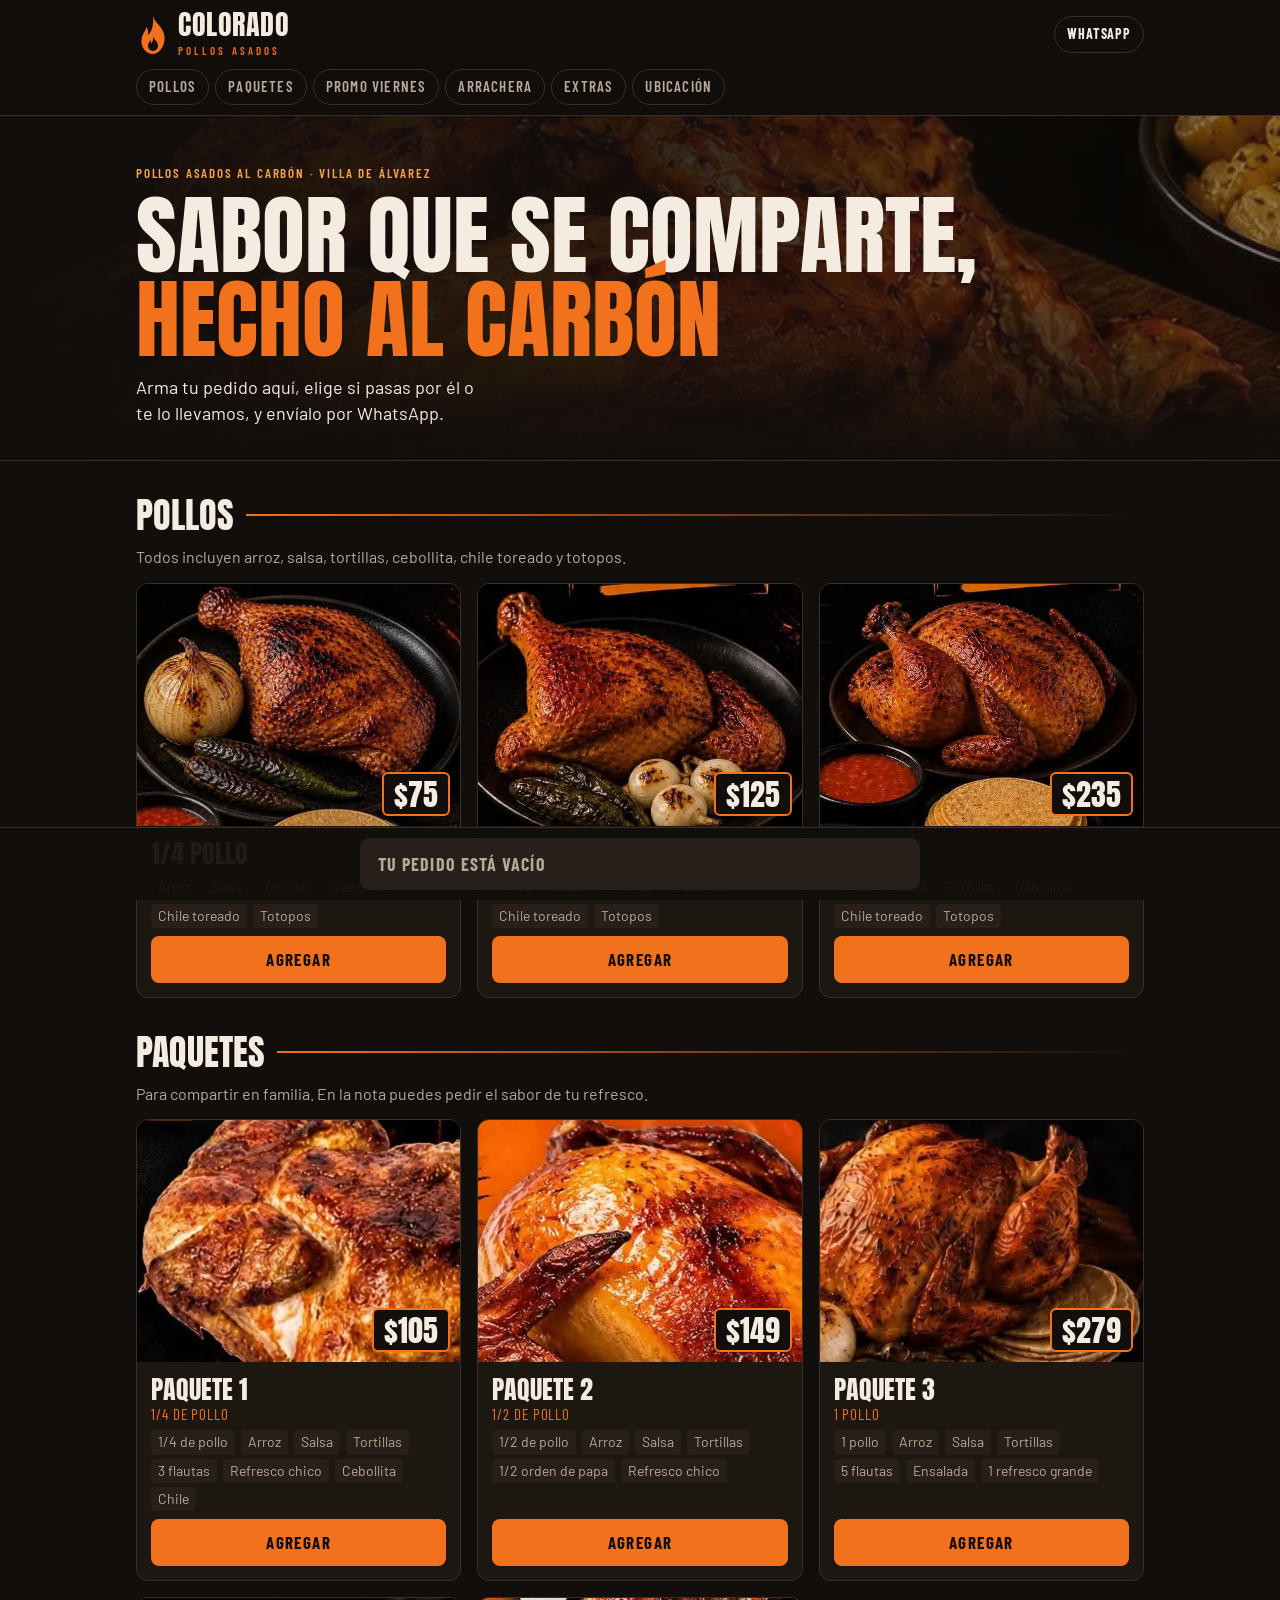
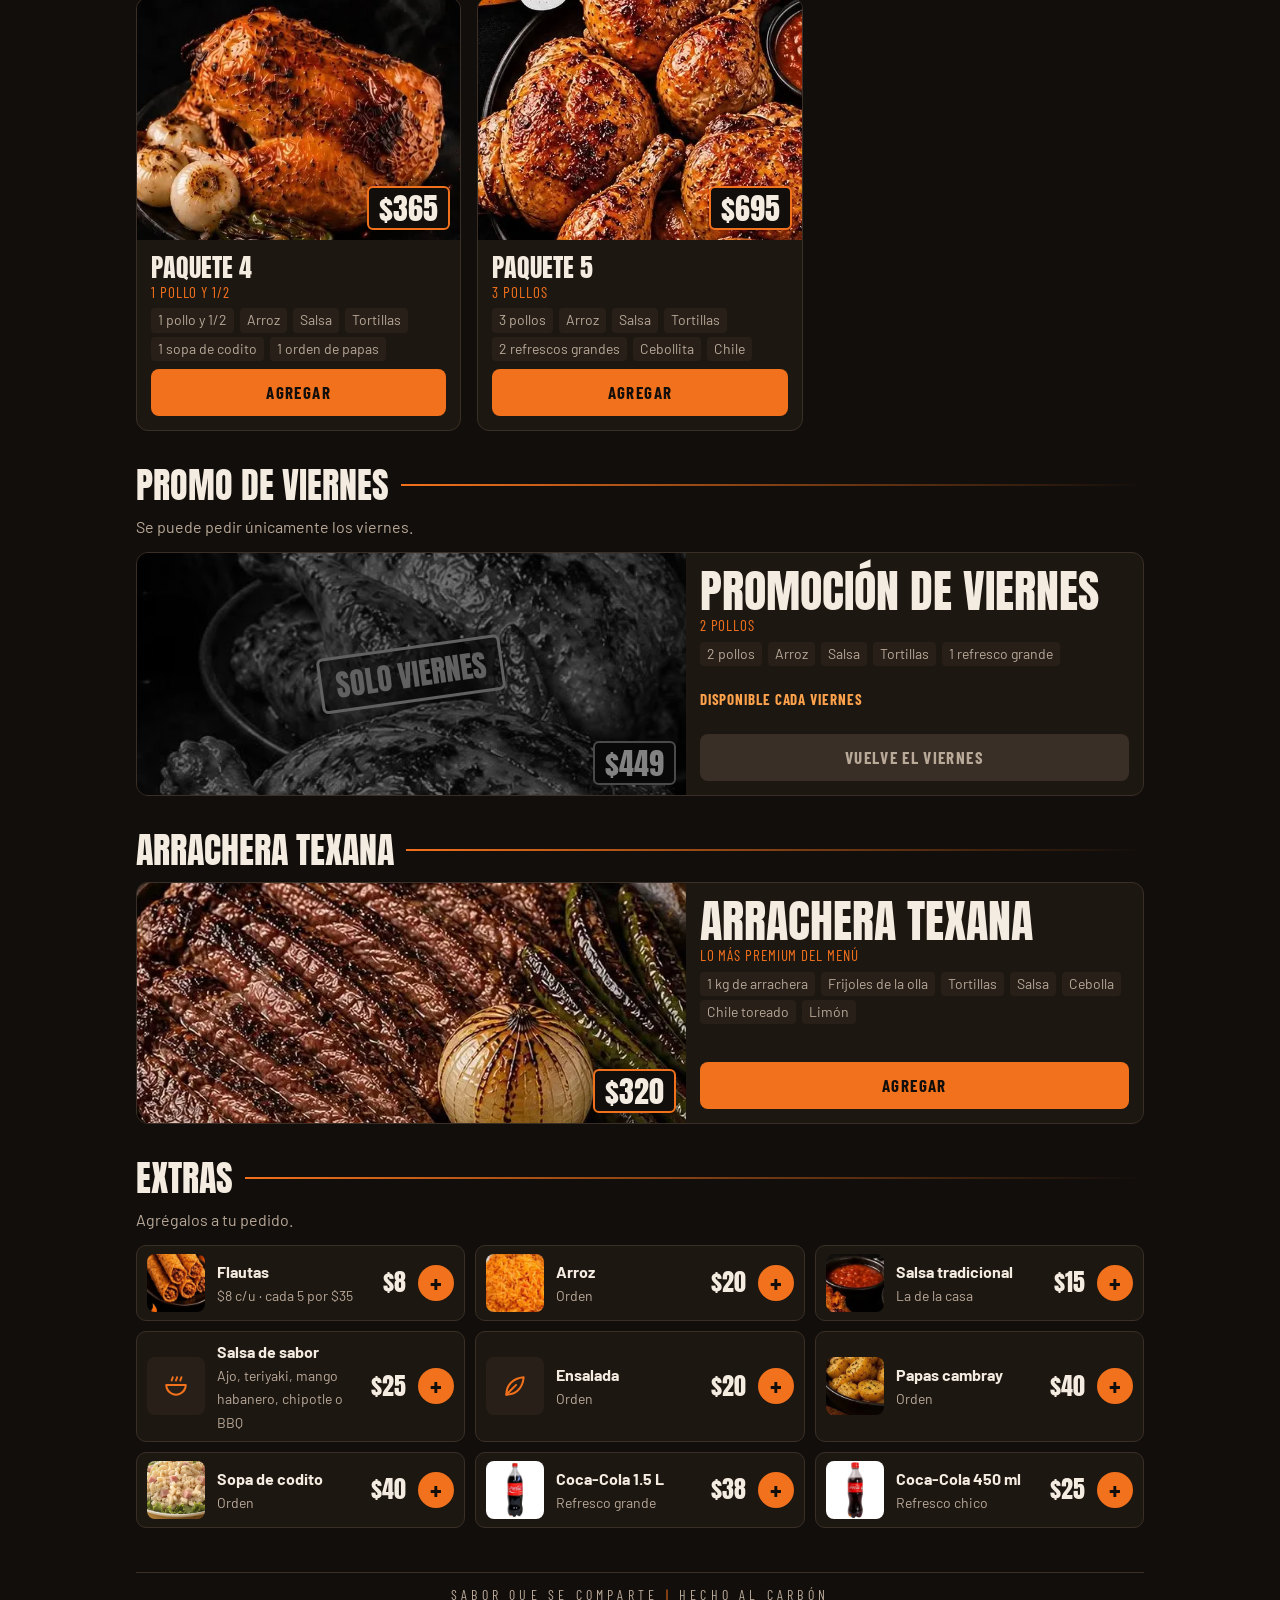
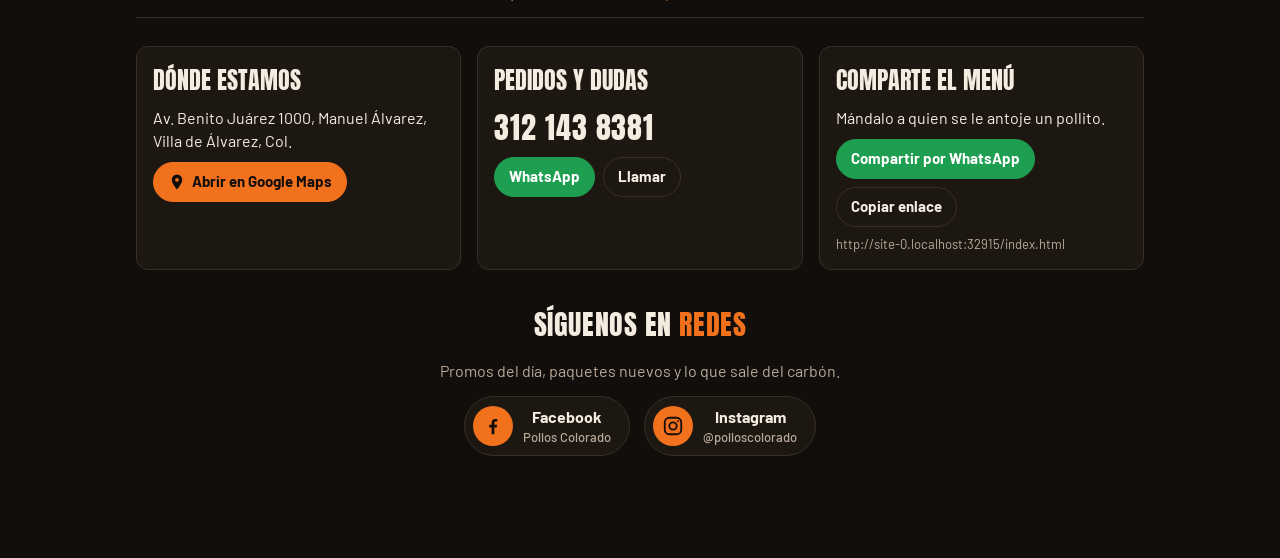
==== index.html @ 217613a2 "rutas sin carpetas" ====
<!doctype html>
<html lang="es">
<head>
<meta charset="utf-8">
<meta name="viewport" content="width=device-width, initial-scale=1, viewport-fit=cover">
<title>Pollos Colorado · Menú y pedidos</title>
<meta name="description" content="Pollos asados al carbón en Villa de Álvarez. Arma tu pedido y envíalo por WhatsApp: pasa a recoger o te lo llevamos.">
<meta name="theme-color" content="#120E0B">
<!-- Vista previa al compartir el enlace (WhatsApp, Facebook) -->
<meta property="og:title" content="Pollos Colorado · Haz tu pedido">
<meta property="og:description" content="Pollos asados al carbón. Arma tu pedido y envíalo por WhatsApp.">
<meta property="og:type" content="website">
<meta property="og:image" content="compartir.jpg">
<link rel="icon" href="icono.svg" type="image/svg+xml">
<link rel="preconnect" href="https://fonts.googleapis.com">
<link rel="preconnect" href="https://fonts.gstatic.com" crossorigin>
<link rel="stylesheet" href="https://fonts.googleapis.com/css2?family=Anton&family=Barlow:wght@400;500;600;700&family=Barlow+Condensed:wght@500;600;700&display=swap">
<link rel="stylesheet" href="estilos.css">
</head>
<body>
<div id="root"></div>
<noscript><p style="padding:24px;color:#F5ECE1">Para ver el menú activa JavaScript, o pide al 312 143 8381 por WhatsApp.</p></noscript>
<script src="app.js"></script>
</body>
</html>
---- estilos.css ----
/* Layout: una columna de carta oscura (como los pósters de la marca), barra de categorías fija arriba, carrito fijo abajo */
:root{
  --carbon:#120E0B; --brasa:#1D1712; --brasa-2:#271F18; --ceniza:#3A2F26;
  --hueso:#F5ECE1; --humo:#B9A999; --naranja:#F2711C; --ambar:#FFA24C;
  --wa:#1E9E50; --rojo:#E5484D;
  --display:"Anton","Bebas Neue",Impact,"Arial Narrow",sans-serif;
  --body:"Barlow",system-ui,-apple-system,"Segoe UI",sans-serif;
  --label:"Barlow Condensed","Arial Narrow",system-ui,sans-serif;
  color-scheme:dark;
}
*,*::before,*::after{box-sizing:border-box}
html{scroll-padding-top:calc(env(safe-area-inset-top,0px) + 112px)}
body{margin:0;background:var(--carbon);color:var(--hueso);font-family:var(--body);font-size:16px;line-height:1.45;padding-bottom:96px}
button,input,textarea{font:inherit;color:inherit}
button{cursor:pointer}
:focus-visible{outline:3px solid var(--ambar);outline-offset:2px}
.wrap{max-width:1040px;margin:0 auto;padding-inline:16px}
.label{font-family:var(--label);text-transform:uppercase;letter-spacing:.14em;font-weight:600;font-size:13px}

/* Encabezado */
.top{position:sticky;top:env(safe-area-inset-top,0px);z-index:10;background:color-mix(in srgb,var(--carbon) 92%,transparent);backdrop-filter:blur(8px);border-bottom:1px solid var(--ceniza)}
.top .wrap{display:flex;align-items:center;gap:12px;padding-block:10px}
.marca{display:flex;align-items:center;gap:8px;text-decoration:none;color:var(--hueso)}
.marca svg{flex:none}
.marca b{font-family:var(--display);font-weight:400;font-size:28px;letter-spacing:.02em;line-height:1}
.marca small{display:block;font-family:var(--label);font-weight:600;color:var(--naranja);letter-spacing:.28em;font-size:11px;margin-top:2px}
.top .wa-mini{margin-left:auto;text-decoration:none;font-family:var(--label);font-weight:700;letter-spacing:.06em;text-transform:uppercase;font-size:14px;border:1.5px solid var(--ceniza);border-radius:999px;padding:7px 12px;color:var(--hueso);white-space:nowrap}
.cats{display:flex;gap:6px;overflow-x:auto;scrollbar-width:none;padding:0 16px 10px;max-width:1040px;margin:0 auto}
.cats::-webkit-scrollbar{display:none}
.cats a{flex:none;text-decoration:none;color:var(--humo);font-family:var(--label);font-weight:600;text-transform:uppercase;letter-spacing:.08em;font-size:15px;padding:6px 12px;border-radius:999px;border:1px solid var(--ceniza)}
.cats a:hover{color:var(--hueso);border-color:var(--naranja)}

/* Portada */
.hero{position:relative;overflow:hidden;border-bottom:1px solid var(--ceniza)}
.hero .bg{position:absolute;inset:0;background-size:cover;background-position:center 40%;opacity:.55}
.hero::after{content:"";position:absolute;inset:0;background:linear-gradient(90deg,var(--carbon) 0%,color-mix(in srgb,var(--carbon) 70%,transparent) 55%,transparent 100%),linear-gradient(0deg,var(--carbon),transparent 45%)}
.hero .wrap{position:relative;z-index:1;padding-block:44px 34px}
.hero h1{font-family:var(--display);font-weight:400;font-size:clamp(44px,11vw,88px);line-height:.95;margin:10px 0 0;text-transform:uppercase;text-wrap:balance}
.hero h1 span{color:var(--naranja)}
.hero p{max-width:34ch;color:var(--hueso);font-size:18px;margin:14px 0 0}
.hero .label{color:var(--ambar)}
.chispas{position:absolute;inset:0;z-index:1;pointer-events:none}
.chispas i{position:absolute;bottom:-10px;width:4px;height:4px;border-radius:50%;background:var(--ambar);box-shadow:0 0 8px var(--naranja);opacity:0}
@media (prefers-reduced-motion:no-preference){
  .chispas i{animation:sube 6s linear infinite}
}
@keyframes sube{0%{transform:translateY(0);opacity:0}10%{opacity:.9}100%{transform:translate(30px,-320px);opacity:0}}

.aviso{margin-top:18px;display:flex;gap:10px;align-items:flex-start;background:var(--brasa);border:1px solid var(--ceniza);border-left:4px solid var(--rojo);border-radius:10px;padding:10px 14px;font-size:15px}
.aviso b{font-family:var(--label);text-transform:uppercase;letter-spacing:.08em;color:var(--rojo)}
.viernes-hoy{display:inline-flex;align-items:center;gap:8px;margin-top:16px;background:var(--naranja);color:var(--carbon);font-family:var(--label);font-weight:700;text-transform:uppercase;letter-spacing:.06em;border-radius:6px;padding:6px 12px;text-decoration:none}

/* Secciones */
section{padding-top:36px}
.sec-h{display:flex;align-items:baseline;gap:12px;flex-wrap:wrap;margin-bottom:14px}
.sec-h h2{font-family:var(--display);font-weight:400;font-size:36px;line-height:1;margin:0;text-transform:uppercase}
.sec-h p{margin:0;color:var(--humo);flex-basis:100%}
.sec-h .rule{flex:1;height:2px;background:linear-gradient(90deg,var(--naranja),transparent);min-width:40px;align-self:center}

.grid{display:grid;grid-template-columns:repeat(auto-fill,minmax(250px,1fr));gap:16px}
.card{display:flex;flex-direction:column;background:var(--brasa);border:1px solid var(--ceniza);border-radius:12px;overflow:hidden;min-width:0}
.card .ph{position:relative;aspect-ratio:4/3;background:var(--brasa-2) center/cover no-repeat;max-width:100%}
.card .precio{position:absolute;right:10px;bottom:10px;background:var(--carbon);color:var(--hueso);font-family:var(--display);font-size:30px;line-height:1;padding:6px 10px 4px;border-radius:6px;border:2px solid var(--naranja);font-variant-numeric:tabular-nums}
.card .body{display:flex;flex-direction:column;gap:8px;padding:14px;flex:1}
.card h3{font-family:var(--display);font-weight:400;font-size:26px;line-height:1.05;margin:0;text-transform:uppercase}
.card h3 small{display:block;font-family:var(--label);font-size:15px;color:var(--naranja);letter-spacing:.06em;margin-top:3px}
.inc{display:flex;flex-wrap:wrap;gap:4px 6px;margin:0;padding:0;list-style:none}
.inc li{font-size:14px;color:var(--humo);background:var(--brasa-2);border-radius:4px;padding:2px 7px}
.inc li.sin{text-decoration:line-through;color:var(--rojo);background:transparent;border:1px dashed var(--rojo)}
.nota-sin{font-size:13px;color:var(--rojo);margin:0}
.add{margin-top:auto;border:0;border-radius:8px;background:var(--naranja);color:var(--carbon);font-family:var(--label);font-weight:700;text-transform:uppercase;letter-spacing:.08em;font-size:17px;padding:11px 14px;display:flex;justify-content:center;align-items:center;gap:8px}
.add:hover{background:var(--ambar)}
.add .n{background:var(--carbon);color:var(--hueso);border-radius:999px;font-size:13px;padding:1px 8px;letter-spacing:0}
.card.off .ph{filter:grayscale(1) brightness(.55)}
.card.off .add{background:var(--ceniza);color:var(--humo);cursor:not-allowed}
.sello{position:absolute;left:50%;top:50%;transform:translate(-50%,-50%) rotate(-8deg);font-family:var(--display);font-size:30px;color:var(--rojo);border:3px solid var(--rojo);padding:4px 14px 2px;border-radius:6px;text-transform:uppercase;background:color-mix(in srgb,var(--carbon) 60%,transparent)}

.wide{display:grid;grid-template-columns:1.2fr 1fr}
.wide .ph{aspect-ratio:auto;min-height:240px}
.wide h3{font-size:clamp(32px,6vw,46px)}
.cerrado{font-family:var(--label);font-weight:700;letter-spacing:.06em;text-transform:uppercase;color:var(--ambar);font-size:15px}
@media (max-width:640px){.wide{grid-template-columns:1fr}.wide .ph{aspect-ratio:4/3;min-height:0}}

/* Extras */
.extras{display:grid;grid-template-columns:repeat(auto-fill,minmax(300px,1fr));gap:10px}
.ex{display:flex;align-items:center;gap:12px;background:var(--brasa);border:1px solid var(--ceniza);border-radius:10px;padding:8px 10px;text-align:left;width:100%;min-width:0}
.ex .th{flex:none;width:58px;height:58px;border-radius:8px;background:var(--brasa-2) center/cover no-repeat;display:grid;place-items:center;color:var(--naranja)}
.ex .t{flex:1;min-width:0}
.ex .t b{display:block;font-weight:700}
.ex .t span{font-size:14px;color:var(--humo)}
.ex .pr{font-family:var(--display);font-size:24px;font-variant-numeric:tabular-nums}
.ex .mas{flex:none;width:36px;height:36px;border-radius:50%;background:var(--naranja);color:var(--carbon);display:grid;place-items:center;font-size:24px;font-weight:700;line-height:1}
.ex.off{opacity:.55;cursor:not-allowed}
.ex.off .t b{text-decoration:line-through}
.ex.off .mas{background:var(--ceniza);color:var(--humo)}
.tag{display:inline-block;font-family:var(--label);font-size:12px;font-weight:700;letter-spacing:.06em;text-transform:uppercase;color:var(--rojo);border:1px solid var(--rojo);border-radius:4px;padding:0 5px;margin-left:6px;vertical-align:2px}

/* Pie */
.cinta{margin-top:44px;border-block:1px solid var(--ceniza);padding-block:12px;text-align:center;font-family:var(--label);letter-spacing:.3em;text-transform:uppercase;font-size:14px;color:var(--humo)}
.cinta span{color:var(--naranja)}
footer.pie{display:grid;grid-template-columns:repeat(auto-fit,minmax(260px,1fr));gap:16px;padding-block:28px 12px}
.bloque{background:var(--brasa);border:1px solid var(--ceniza);border-radius:12px;padding:16px;min-width:0}
.bloque h4{margin:0 0 8px;font-family:var(--display);font-weight:400;font-size:24px;text-transform:uppercase}
.bloque p{margin:0 0 10px}
.big{font-family:var(--display);font-size:30px;letter-spacing:.03em;user-select:all;font-variant-numeric:tabular-nums}
.btns{display:flex;flex-wrap:wrap;gap:8px}
.pill{display:inline-flex;align-items:center;gap:6px;text-decoration:none;border-radius:999px;padding:8px 14px;font-weight:700;font-size:15px;border:1.5px solid var(--ceniza);background:transparent;color:var(--hueso)}
.pill.wa{background:var(--wa);border-color:var(--wa);color:#fff}
.pill.or{background:var(--naranja);border-color:var(--naranja);color:var(--carbon)}
.link-share{font-size:13px;color:var(--humo);word-break:break-all;margin-top:8px}
.redes{display:flex;flex-direction:column;align-items:center;gap:14px;text-align:center;padding-block:22px 6px}
.redes h4{margin:0;font-family:var(--display);font-weight:400;font-size:28px;text-transform:uppercase;letter-spacing:.02em}
.redes h4 span{color:var(--naranja)}
.redes p{margin:0;color:var(--humo)}
.redes .iconos{display:flex;gap:14px;flex-wrap:wrap;justify-content:center}
.red{display:flex;align-items:center;gap:10px;text-decoration:none;color:var(--hueso);background:var(--brasa);border:1px solid var(--ceniza);border-radius:999px;padding:8px 18px 8px 8px;font-weight:700;transition:border-color .15s,transform .15s}
.red:hover{border-color:var(--naranja);transform:translateY(-2px)}
.red .ic{width:40px;height:40px;border-radius:50%;display:grid;place-items:center;background:var(--naranja);color:var(--carbon)}
.red small{display:block;font-weight:500;font-size:13px;color:var(--humo)}

/* Barra del carrito */
.bar{position:fixed;left:0;right:0;bottom:0;z-index:15;padding:10px 16px calc(10px + env(safe-area-inset-bottom,0px));background:color-mix(in srgb,var(--carbon) 94%,transparent);border-top:1px solid var(--ceniza);display:flex;justify-content:center}
.bar button{width:100%;max-width:560px;border:0;border-radius:10px;background:var(--naranja);color:var(--carbon);font-family:var(--label);font-weight:700;letter-spacing:.06em;text-transform:uppercase;font-size:18px;padding:13px 18px;display:flex;justify-content:space-between;align-items:center}
.bar button:disabled{background:var(--brasa-2);color:var(--humo);cursor:default}
.bar .tot{font-family:var(--display);font-size:24px;letter-spacing:.02em;font-variant-numeric:tabular-nums}
@media (prefers-reduced-motion:no-preference){.bar button.pulso{animation:pulso .45s ease-out}}
@keyframes pulso{50%{transform:scale(1.03)}}

/* Hojas */
.veil{position:fixed;inset:0;z-index:30;background:rgba(0,0,0,.65);display:none;align-items:flex-end;justify-content:center}
.veil.open{display:flex}
.sheet{width:100%;max-width:560px;max-height:92%;overflow-y:auto;background:var(--brasa);border:1px solid var(--ceniza);border-bottom:0;border-radius:18px 18px 0 0;padding:20px 16px calc(20px + env(safe-area-inset-bottom,0px))}
@media (prefers-reduced-motion:no-preference){.veil.open .sheet{animation:arriba .22s ease-out}}
@keyframes arriba{from{transform:translateY(40px);opacity:.5}to{transform:none;opacity:1}}
.sheet h3{font-family:var(--display);font-weight:400;font-size:32px;line-height:1;margin:0;text-transform:uppercase}
.sheet .sub{color:var(--humo);margin:6px 0 0}
.sheet .ph{aspect-ratio:16/9;border-radius:10px;background:var(--brasa-2) center/cover no-repeat;margin:-4px 0 14px;max-width:100%}
.f{display:block;margin:18px 0 6px;font-weight:700}
.f small{font-weight:500;color:var(--humo)}
input[type=text],input[type=tel],input[type=time],input[type=password],textarea{width:100%;background:var(--carbon);border:1.5px solid var(--ceniza);border-radius:10px;padding:11px 12px;color:var(--hueso)}
input:focus,textarea:focus{border-color:var(--naranja);outline:none}
textarea{min-height:64px;resize:vertical}
.seg{display:grid;grid-template-columns:1fr 1fr;gap:8px}
.opt{border:1.5px solid var(--ceniza);background:var(--carbon);border-radius:10px;padding:12px;text-align:left}
.opt b{display:block;font-family:var(--label);text-transform:uppercase;letter-spacing:.06em;font-size:17px}
.opt span{font-size:13px;color:var(--humo)}
.opt[aria-pressed="true"]{border-color:var(--naranja);background:color-mix(in srgb,var(--naranja) 14%,var(--carbon))}
.stepper{display:inline-flex;align-items:center;border:1.5px solid var(--ceniza);border-radius:10px;background:var(--carbon)}
.stepper button{border:0;background:none;width:42px;height:42px;font-size:22px;font-weight:700;color:var(--naranja)}
.stepper span{min-width:30px;text-align:center;font-weight:700;font-variant-numeric:tabular-nums}
.acts{display:flex;gap:10px;margin-top:22px}
.btn{flex:1;border:0;border-radius:10px;padding:14px;font-family:var(--label);font-weight:700;letter-spacing:.06em;text-transform:uppercase;font-size:17px;text-align:center;text-decoration:none}
.btn.main{background:var(--naranja);color:var(--carbon)}
.btn.ghost{background:none;border:1.5px solid var(--ceniza);color:var(--hueso)}
.btn.wa{background:var(--wa);color:#fff}
.btn[aria-disabled="true"],.btn:disabled{background:var(--brasa-2);color:var(--humo);pointer-events:none}
.linea{display:flex;gap:10px;align-items:flex-start;padding:12px 0;border-bottom:1px solid var(--ceniza)}
.linea .t{flex:1;min-width:0}
.linea .t b{display:block}
.linea .t i{display:block;font-size:14px;color:var(--humo)}
.linea .t .w{font-size:13px;color:var(--rojo)}
.linea .r{display:flex;flex-direction:column;align-items:flex-end;gap:6px}
.linea .r strong{font-variant-numeric:tabular-nums}
.linea .stepper button{width:34px;height:34px;font-size:18px}
.total{display:flex;justify-content:space-between;align-items:baseline;padding:14px 0 0}
.total span{font-family:var(--label);text-transform:uppercase;letter-spacing:.1em;font-weight:700}
.total b{font-family:var(--display);font-size:34px;font-weight:400;font-variant-numeric:tabular-nums}
.small{font-size:13px;color:var(--humo);margin:8px 0 0}
.falta{font-size:14px;color:var(--ambar);margin:10px 0 0;text-align:center}
.burbuja{white-space:pre-wrap;background:#DCF8C6;color:#111B21;border-radius:12px 12px 12px 2px;padding:12px;font-size:14px;line-height:1.4;margin-top:6px;max-height:260px;overflow:auto}
details.prev summary{cursor:pointer;margin-top:18px;font-weight:700}

.sabores{display:grid;gap:6px}
.sabor{display:flex;align-items:center;justify-content:space-between;gap:10px;background:var(--carbon);border:1px solid var(--ceniza);border-radius:10px;padding:6px 6px 6px 12px}
.sabor > span{font-weight:600}
.sabor.off{opacity:.6;padding-block:12px}
.sabor .stepper button{width:38px;height:38px}
.mini{display:flex;gap:12px}
.mini button{background:none;border:0;padding:0;font-weight:700;font-size:14px;color:var(--ambar)}
.mini button[data-rm]{color:var(--rojo)}
.btn.main:disabled{background:var(--brasa-2);color:var(--humo);cursor:not-allowed}
.estado-msg{margin:12px 0 0;font-size:14px;color:var(--ambar);min-height:1em}
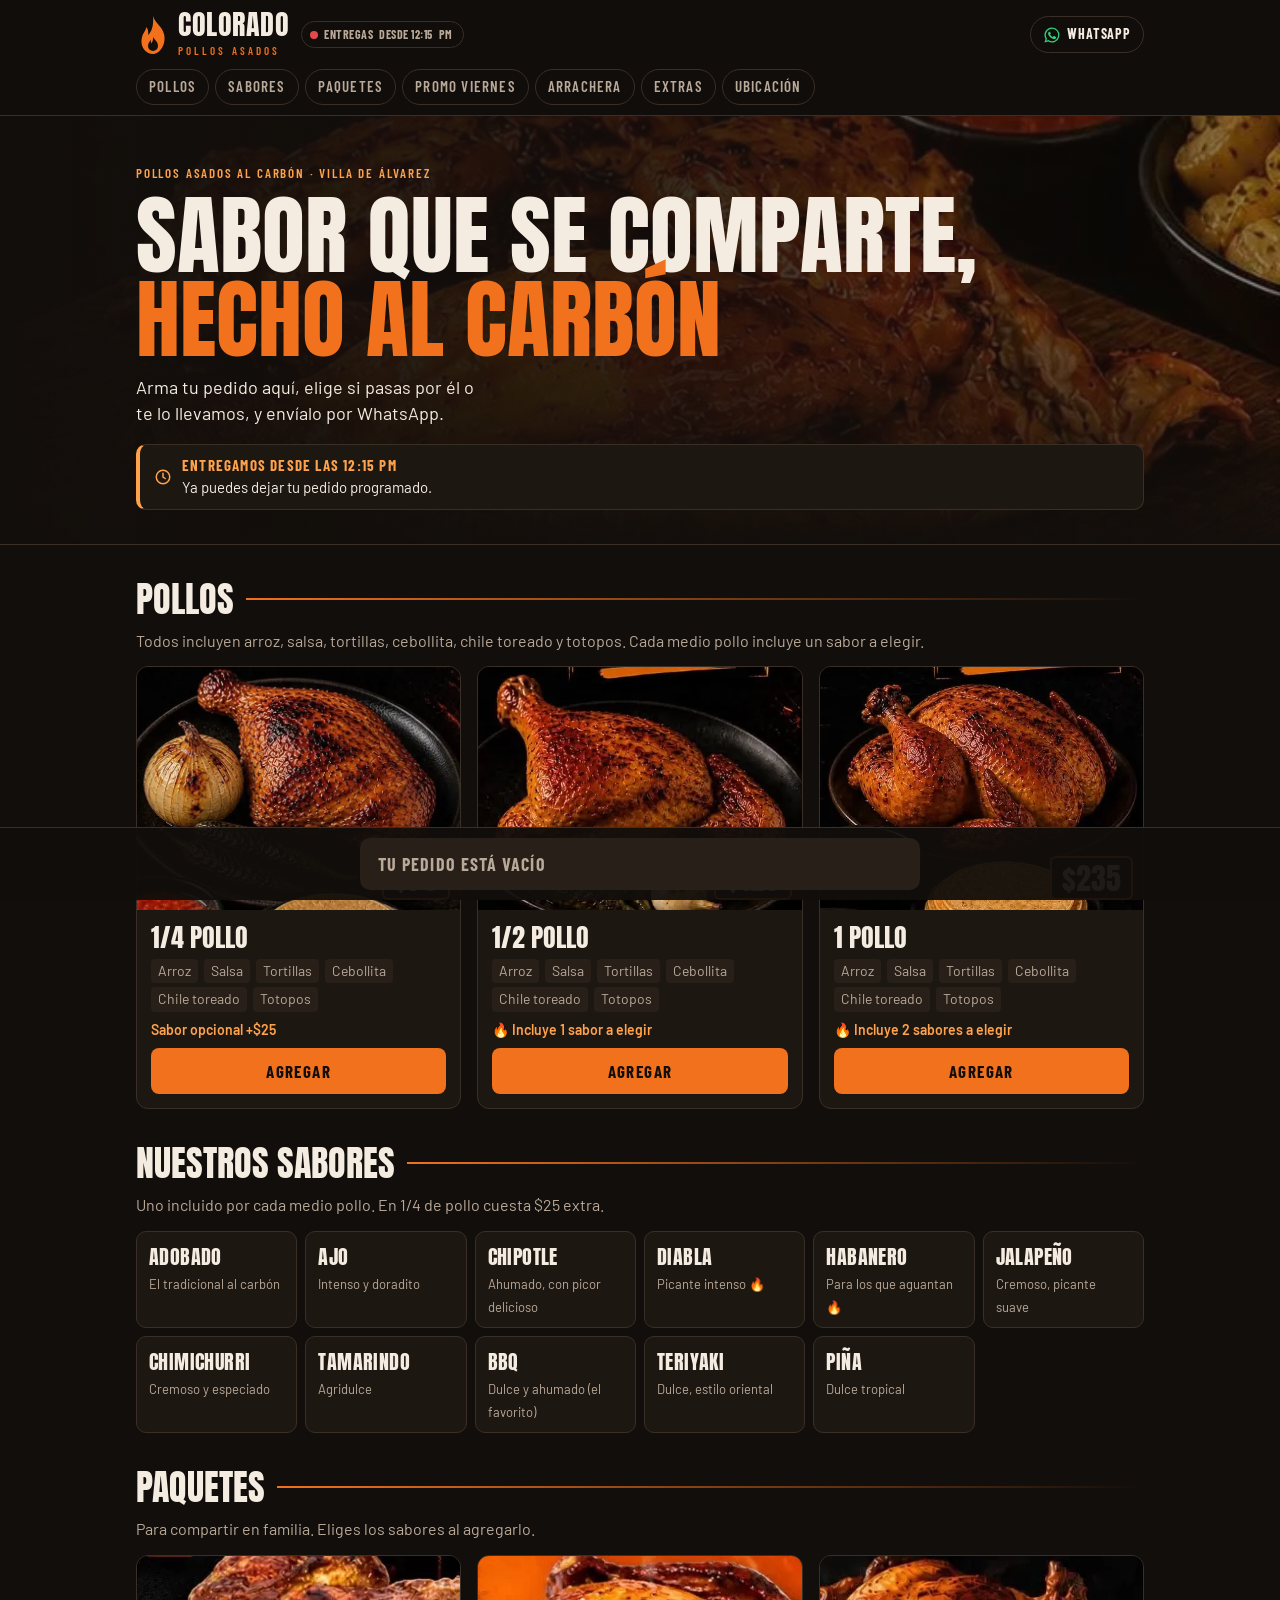
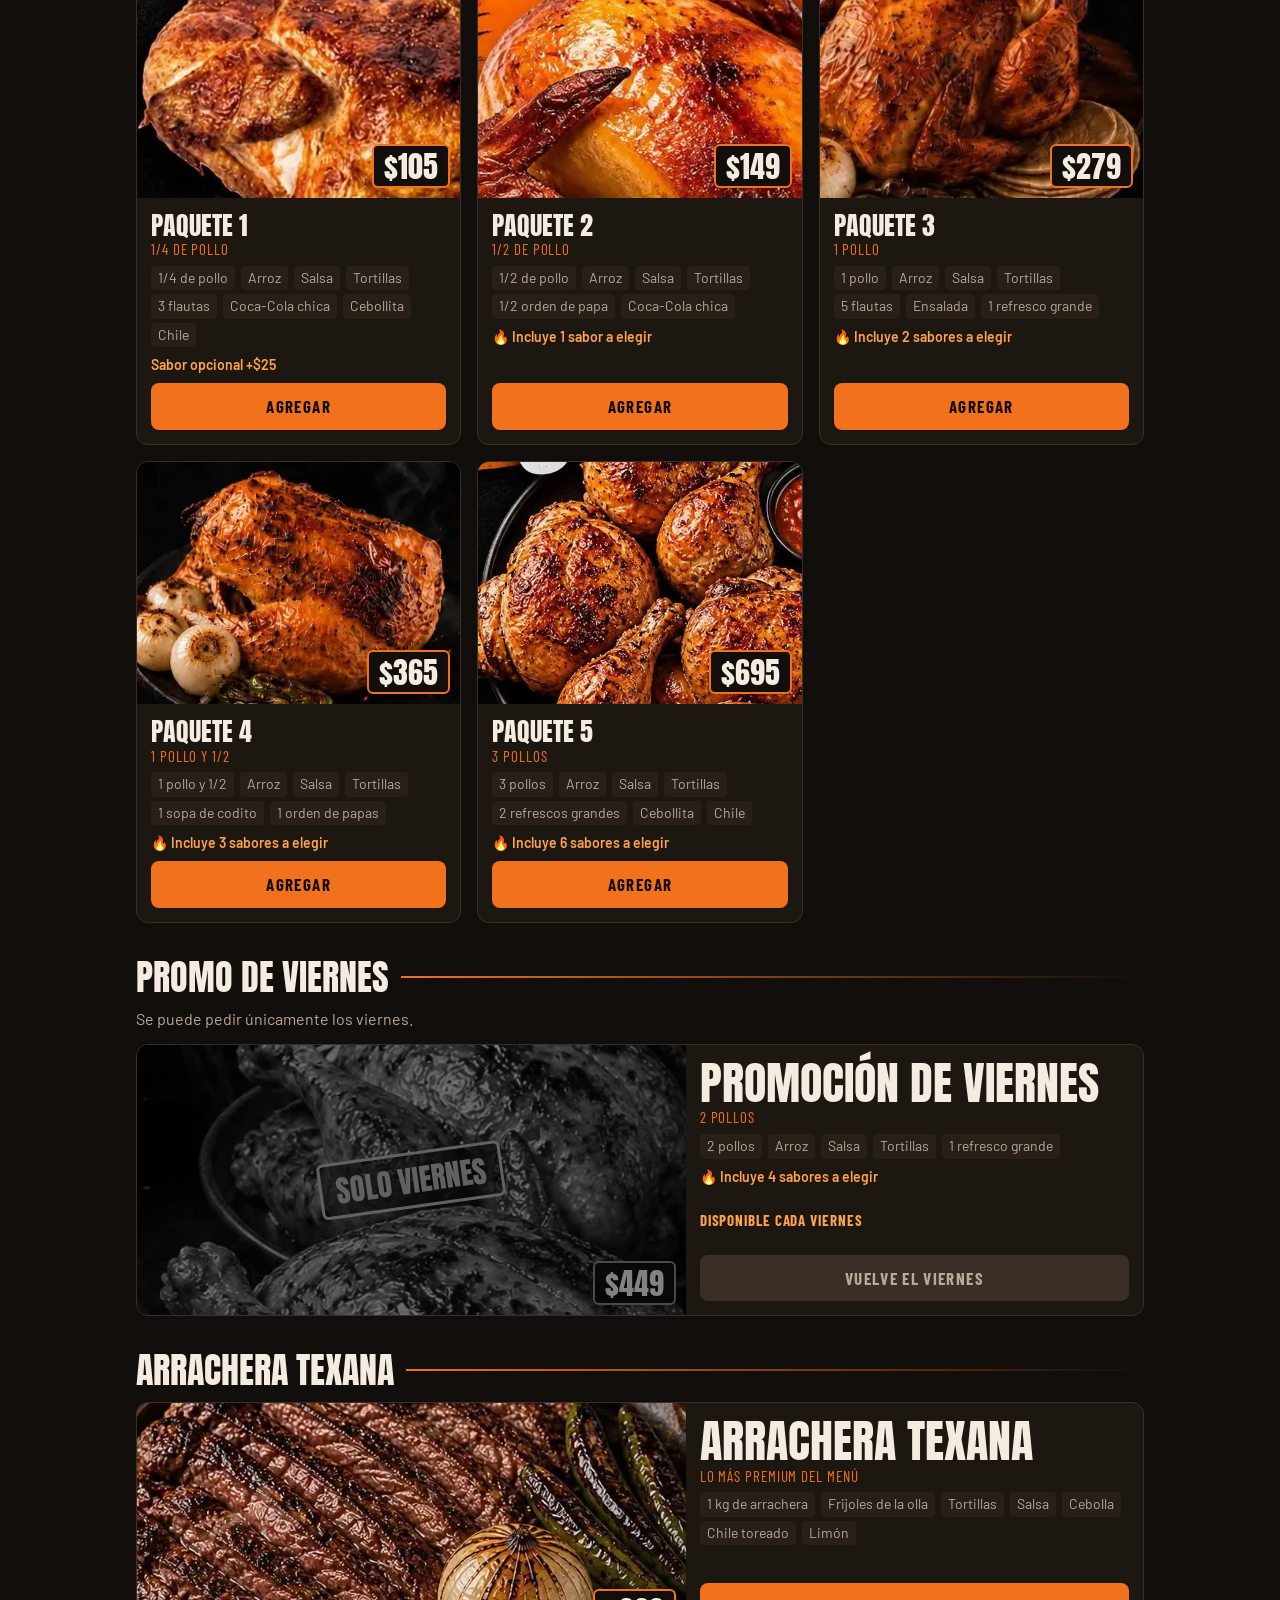
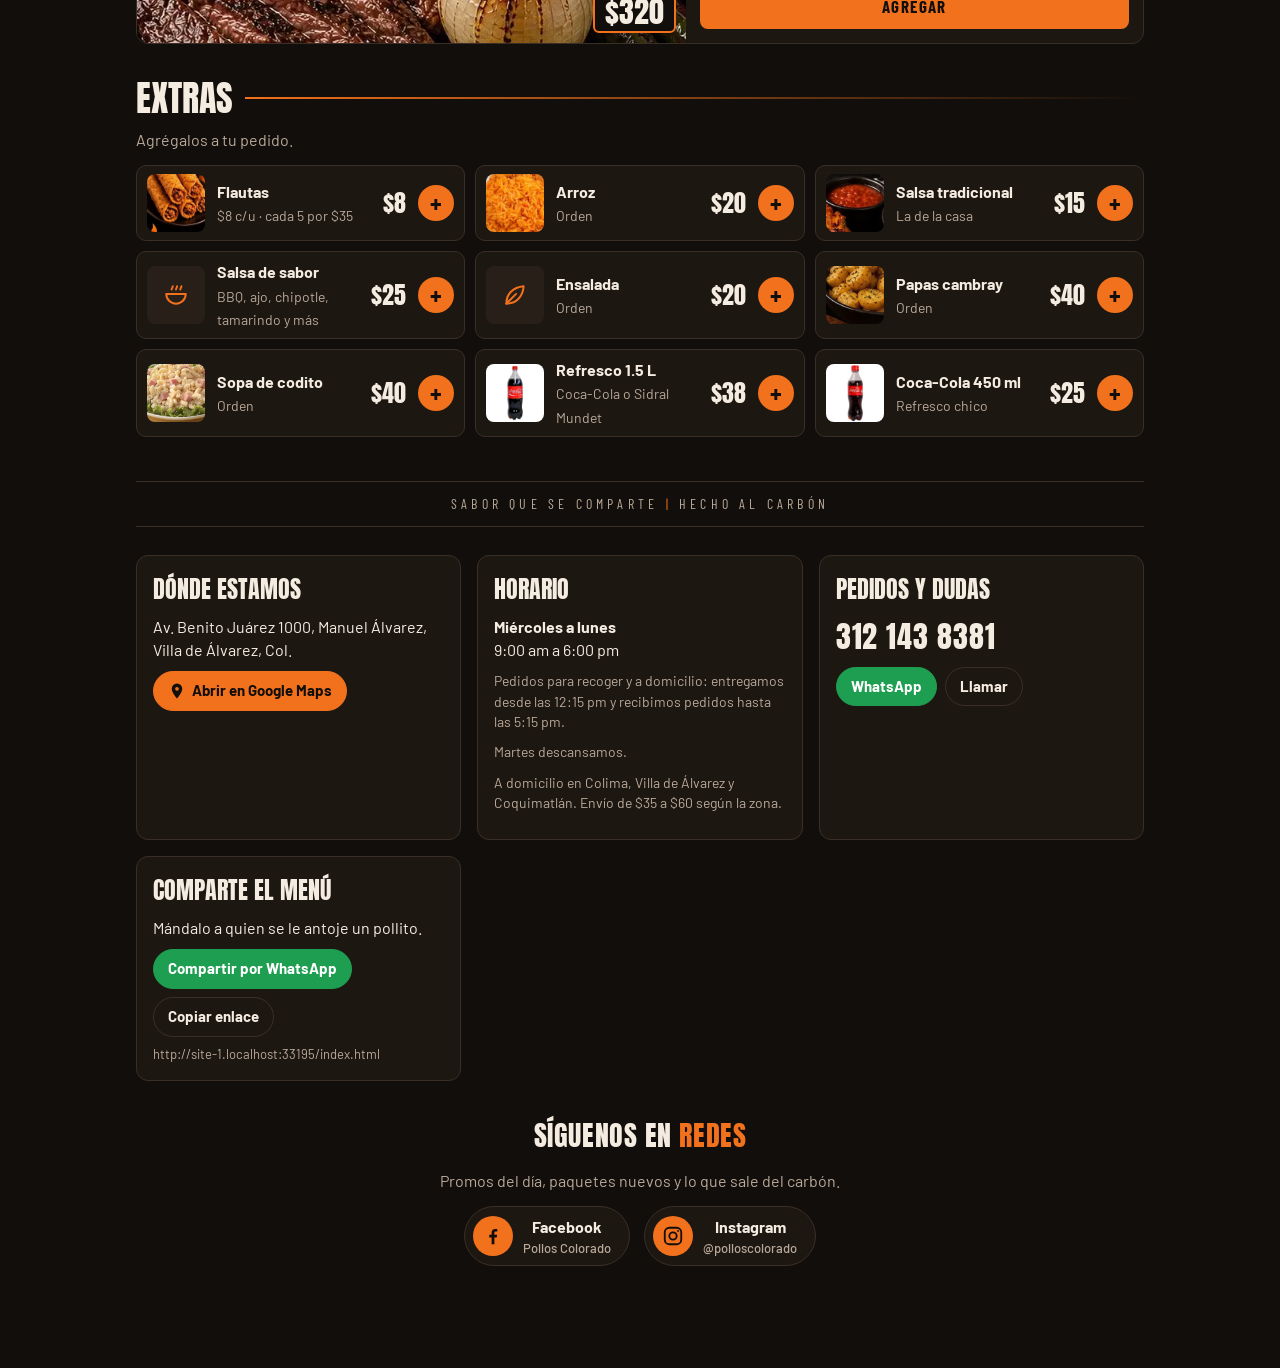
==== commit 39d82085: "Add files via upload Horarios, sabores, refrescos y pagos" ====
--- a/index.html
+++ b/index.html
@@ -10,7 +10,8 @@
 <meta property="og:title" content="Pollos Colorado · Haz tu pedido">
 <meta property="og:description" content="Pollos asados al carbón. Arma tu pedido y envíalo por WhatsApp.">
 <meta property="og:type" content="website">
-<meta property="og:image" content="compartir.jpg">
+<meta property="og:image" content="https://polloscolorado.netlify.app/compartir.jpg">
+<meta property="og:url" content="https://polloscolorado.netlify.app/">
 <link rel="icon" href="icono.svg" type="image/svg+xml">
 <link rel="preconnect" href="https://fonts.googleapis.com">
 <link rel="preconnect" href="https://fonts.gstatic.com" crossorigin>
--- a/estilos.css
+++ b/estilos.css
@@ -180,3 +180,48 @@
 .mini button[data-rm]{color:var(--rojo)}
 .btn.main:disabled{background:var(--brasa-2);color:var(--humo);cursor:not-allowed}
 .estado-msg{margin:12px 0 0;font-size:14px;color:var(--ambar);min-height:1em}
+
+/* Estado abierto / cerrado */
+.estado{font-family:var(--label);font-weight:700;letter-spacing:.04em;text-transform:uppercase;font-size:12px;border-radius:999px;padding:4px 10px 4px 8px;white-space:nowrap;display:inline-flex;align-items:center;gap:6px;border:1px solid var(--ceniza);color:var(--humo);flex:none}
+.estado::before{content:"";width:8px;height:8px;border-radius:50%;background:var(--rojo);flex:none}
+.estado.on{color:#7BE0A0;border-color:color-mix(in srgb,var(--wa) 60%,var(--ceniza))}
+.estado.on::before{background:#2FD27A;box-shadow:0 0 8px #2FD27A}
+@media (max-width:560px){.estado .largo{display:none}}
+@media (max-width:480px){.marca small{display:none}.marca b{font-size:24px}.estado{font-size:11px;padding:3px 8px 3px 6px}.top .wa-mini{padding:6px 10px;font-size:13px}}
+.aviso.horario{border-left-color:var(--ambar);align-items:center}
+.aviso.horario b{color:var(--ambar)}
+.aviso.horario svg{flex:none;color:var(--ambar)}
+
+/* Sabores */
+.nota-sabor{margin:0;font-size:14px;font-weight:600;color:var(--ambar)}
+.sabores-lista{display:grid;grid-template-columns:repeat(auto-fill,minmax(150px,1fr));gap:8px}
+.sab-chip{background:var(--brasa);border:1px solid var(--ceniza);border-radius:10px;padding:10px 12px;min-width:0}
+.sab-chip b{display:block;font-family:var(--display);font-weight:400;font-size:20px;text-transform:uppercase;letter-spacing:.02em}
+.sab-chip span{font-size:13px;color:var(--humo)}
+.sab-chip.off{opacity:.5}
+.sabor > span small{display:block;font-weight:400;font-size:12px;color:var(--humo)}
+.grupo{margin-top:6px}
+.grupo-h{display:flex;align-items:baseline;justify-content:space-between;gap:10px}
+.grupo .small{margin:0 0 8px}
+.cuenta{font-family:var(--label);font-weight:700;letter-spacing:.04em;font-size:14px;color:var(--naranja);white-space:nowrap}
+
+/* Opciones de 3 columnas y botones chicos */
+.seg.tres{grid-template-columns:repeat(3,1fr)}
+.opt.chico{padding:10px 8px}
+.opt.chico b{font-size:15px}
+.opt.chico span{font-size:12px}
+.pico{margin:10px 0 0;font-size:14px;color:var(--ambar);background:color-mix(in srgb,var(--ambar) 10%,var(--carbon));border:1px solid color-mix(in srgb,var(--ambar) 40%,var(--ceniza));border-radius:10px;padding:8px 12px}
+.sub-pie{margin:0 0 6px;color:var(--humo);font-size:14px}
+
+/* Datos de transferencia */
+.transf{margin-top:12px;background:var(--carbon);border:1.5px dashed var(--naranja);border-radius:12px;padding:14px;display:grid;gap:8px}
+.t-tit{font-family:var(--label);text-transform:uppercase;letter-spacing:.1em;color:var(--naranja)}
+.t-fila{display:flex;align-items:center;gap:10px;flex-wrap:wrap}
+.t-fila span{color:var(--humo);font-size:14px;min-width:90px}
+.t-fila b{font-variant-numeric:tabular-nums;letter-spacing:.02em}
+.mini-copy{padding:4px 12px;font-size:13px}
+.t-aviso{margin:4px 0 0;font-size:14px;background:color-mix(in srgb,var(--naranja) 14%,var(--carbon));border-radius:8px;padding:10px 12px}
+
+.top .wa-mini{display:inline-flex;align-items:center;gap:6px}
+.top .wa-mini svg{color:#2FD27A}
+@media (max-width:480px){.top .wrap{gap:8px}.top .wa-mini{padding:7px}.top .wa-mini span{display:none}.marca svg{width:28px;height:33px}}
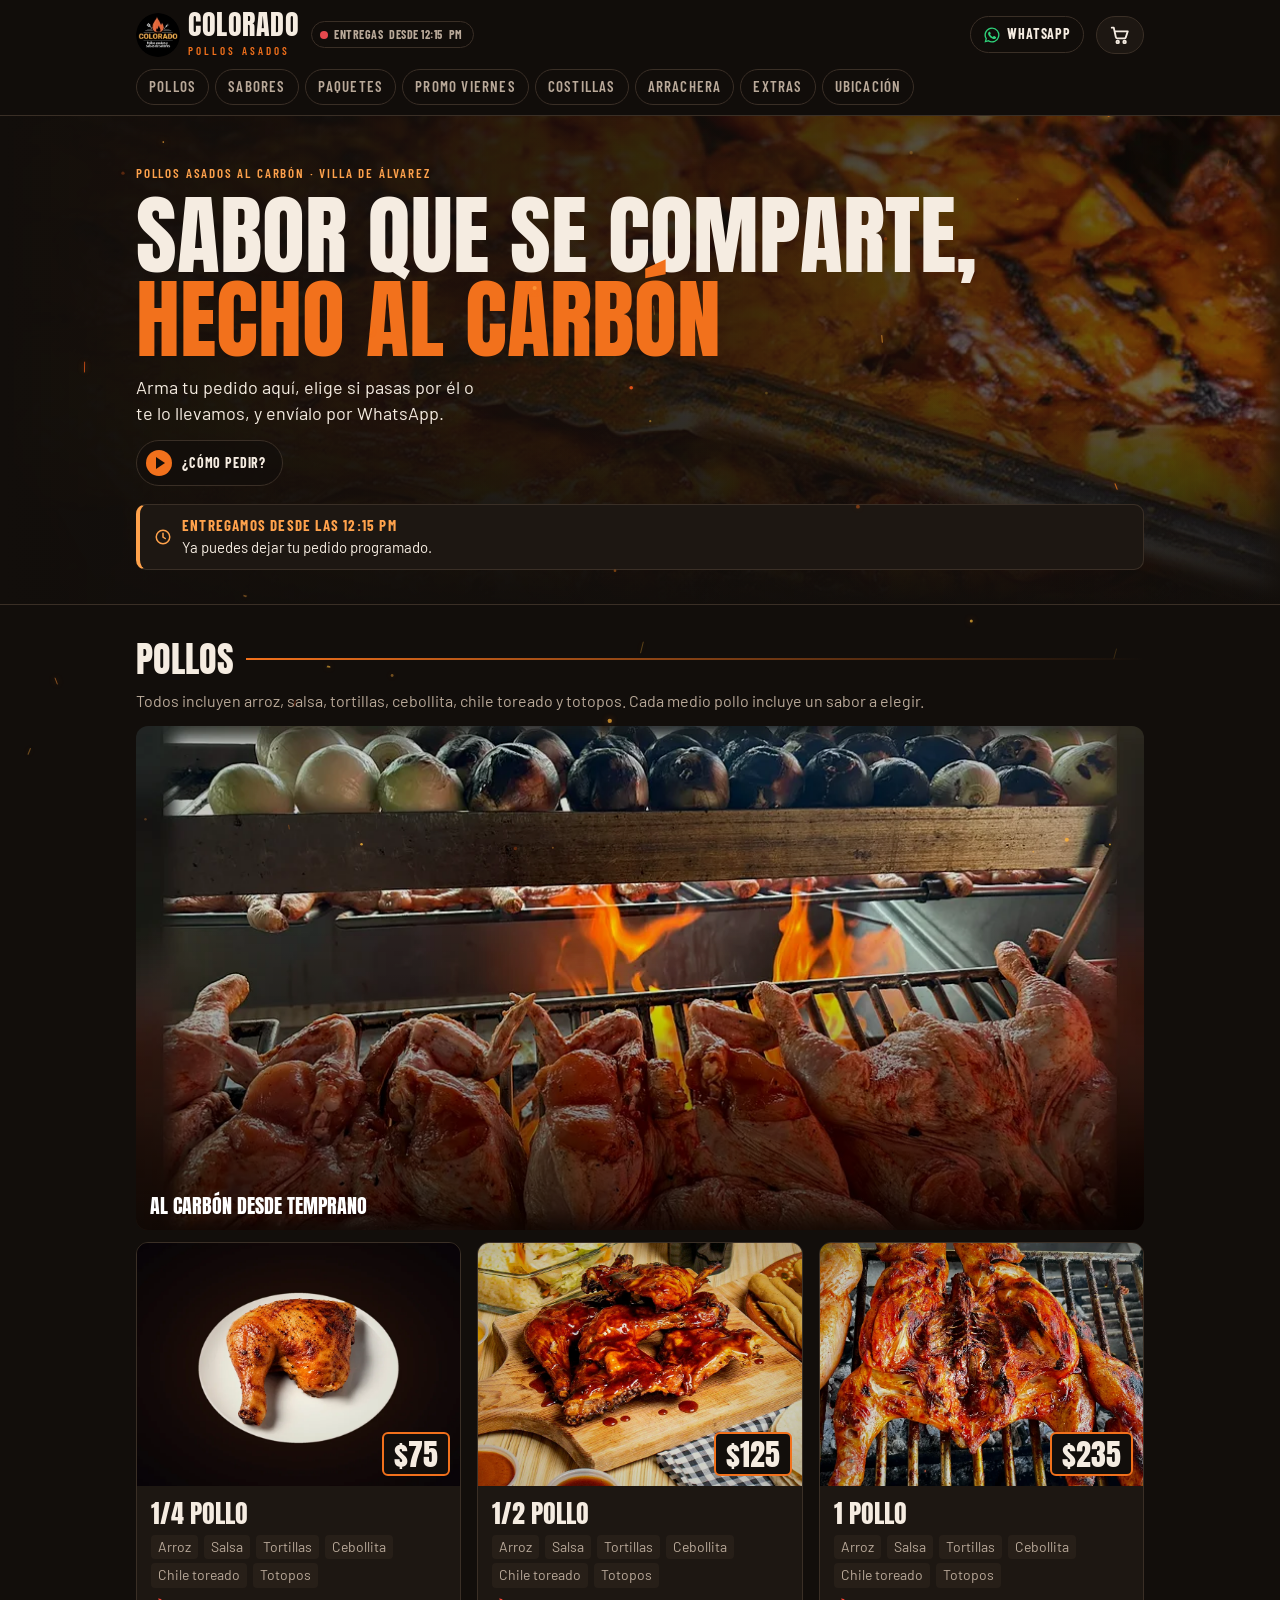
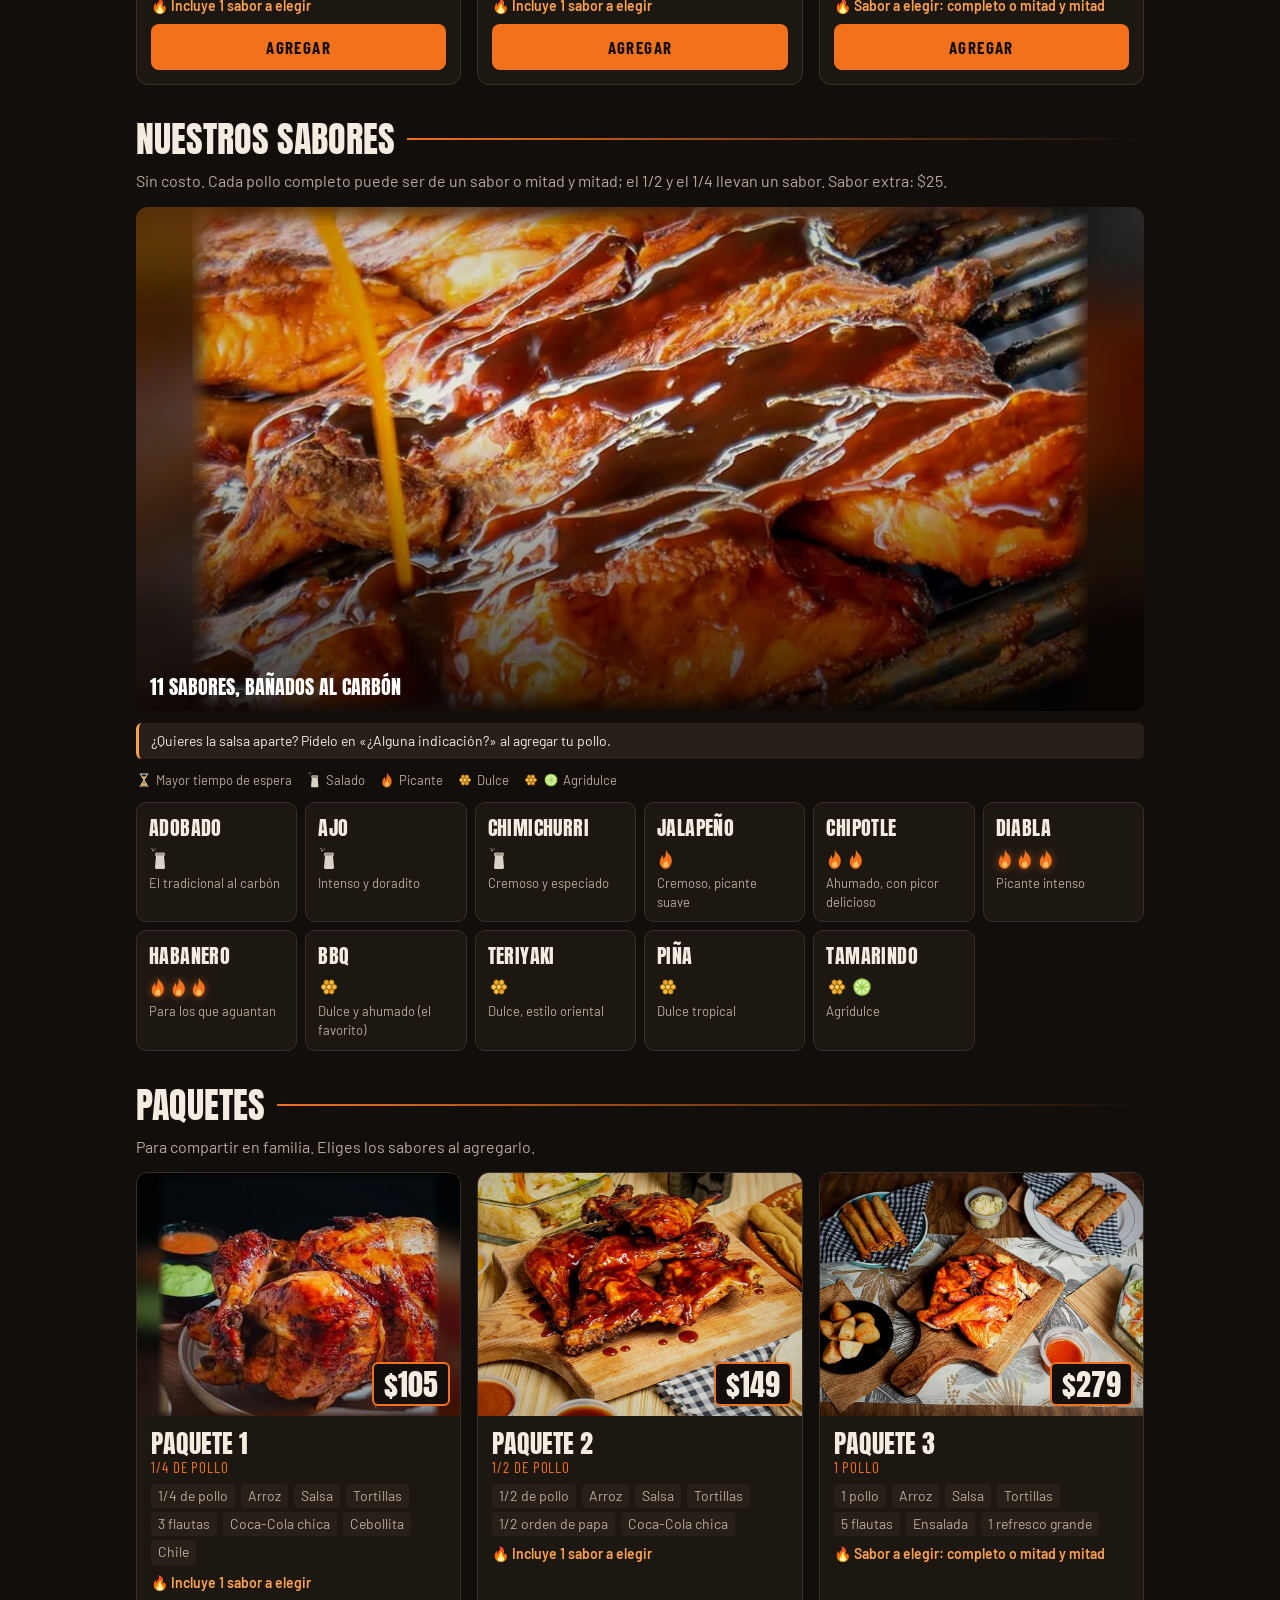
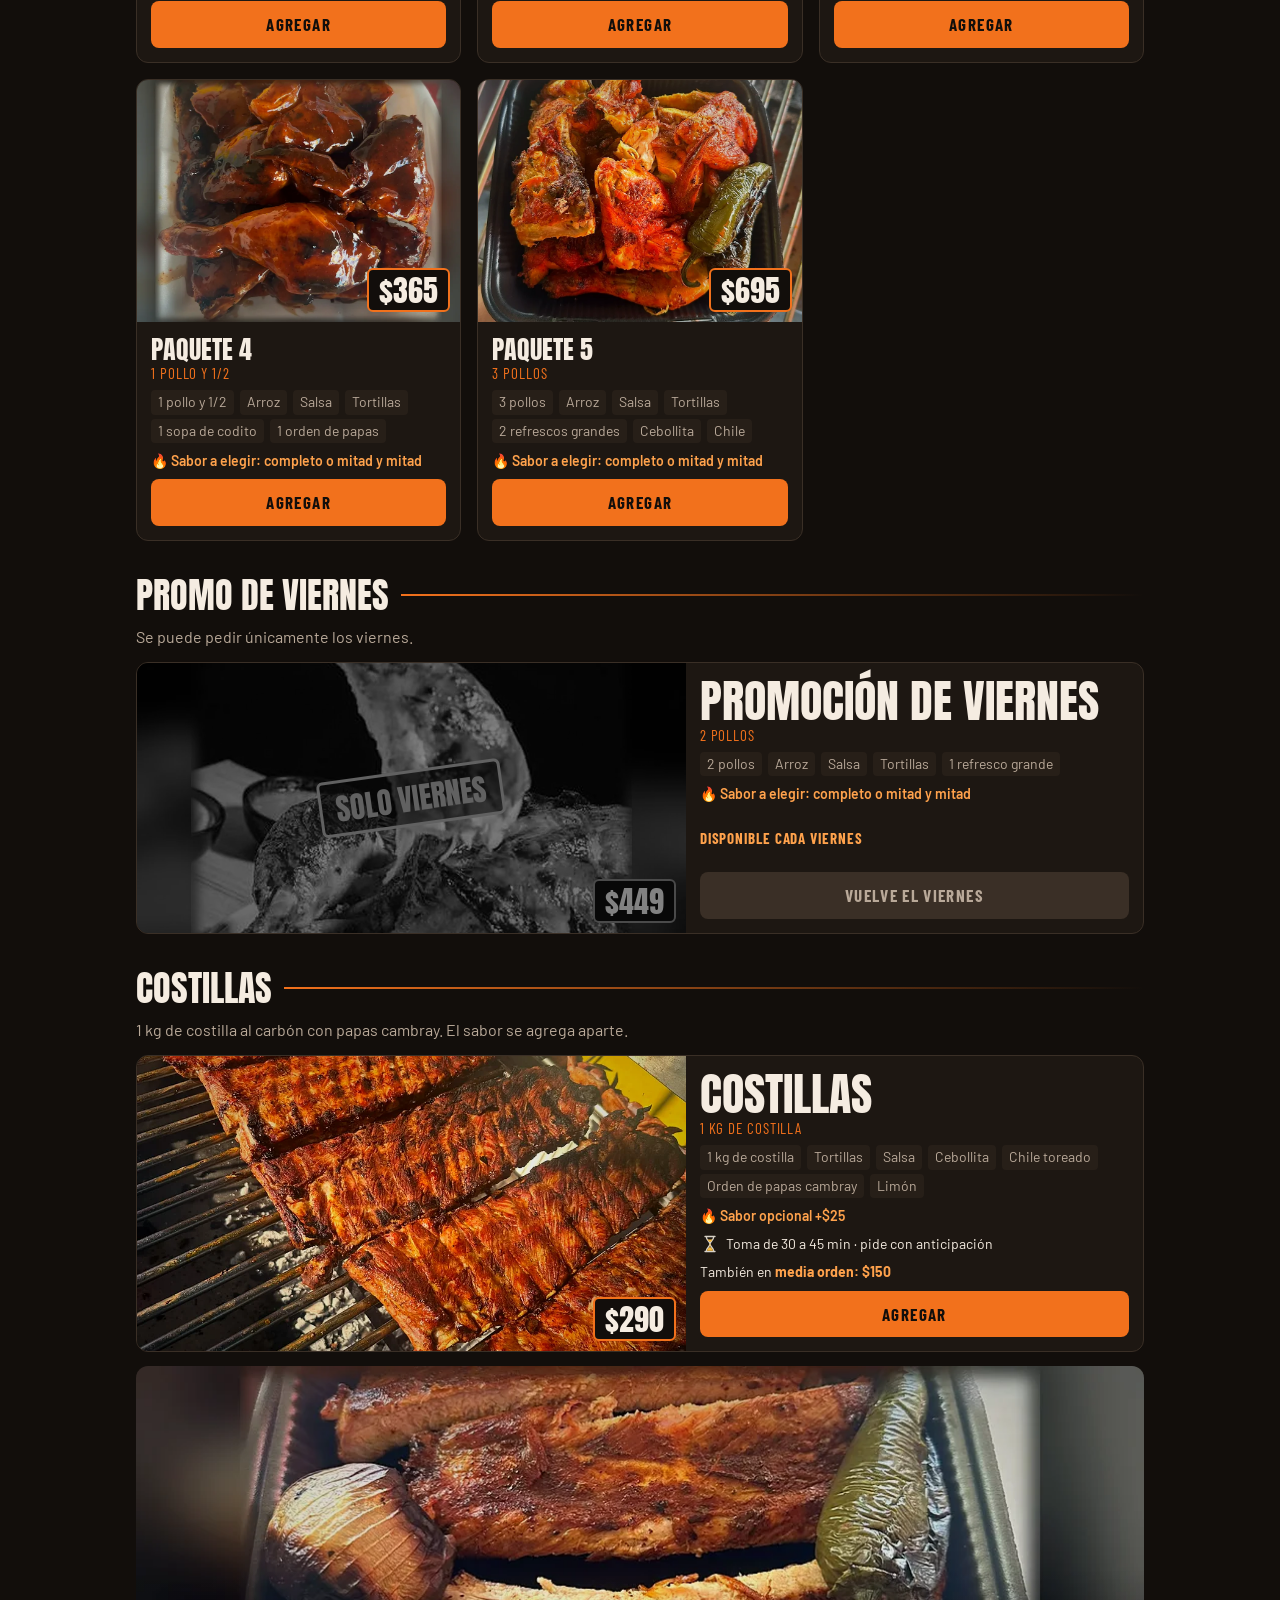
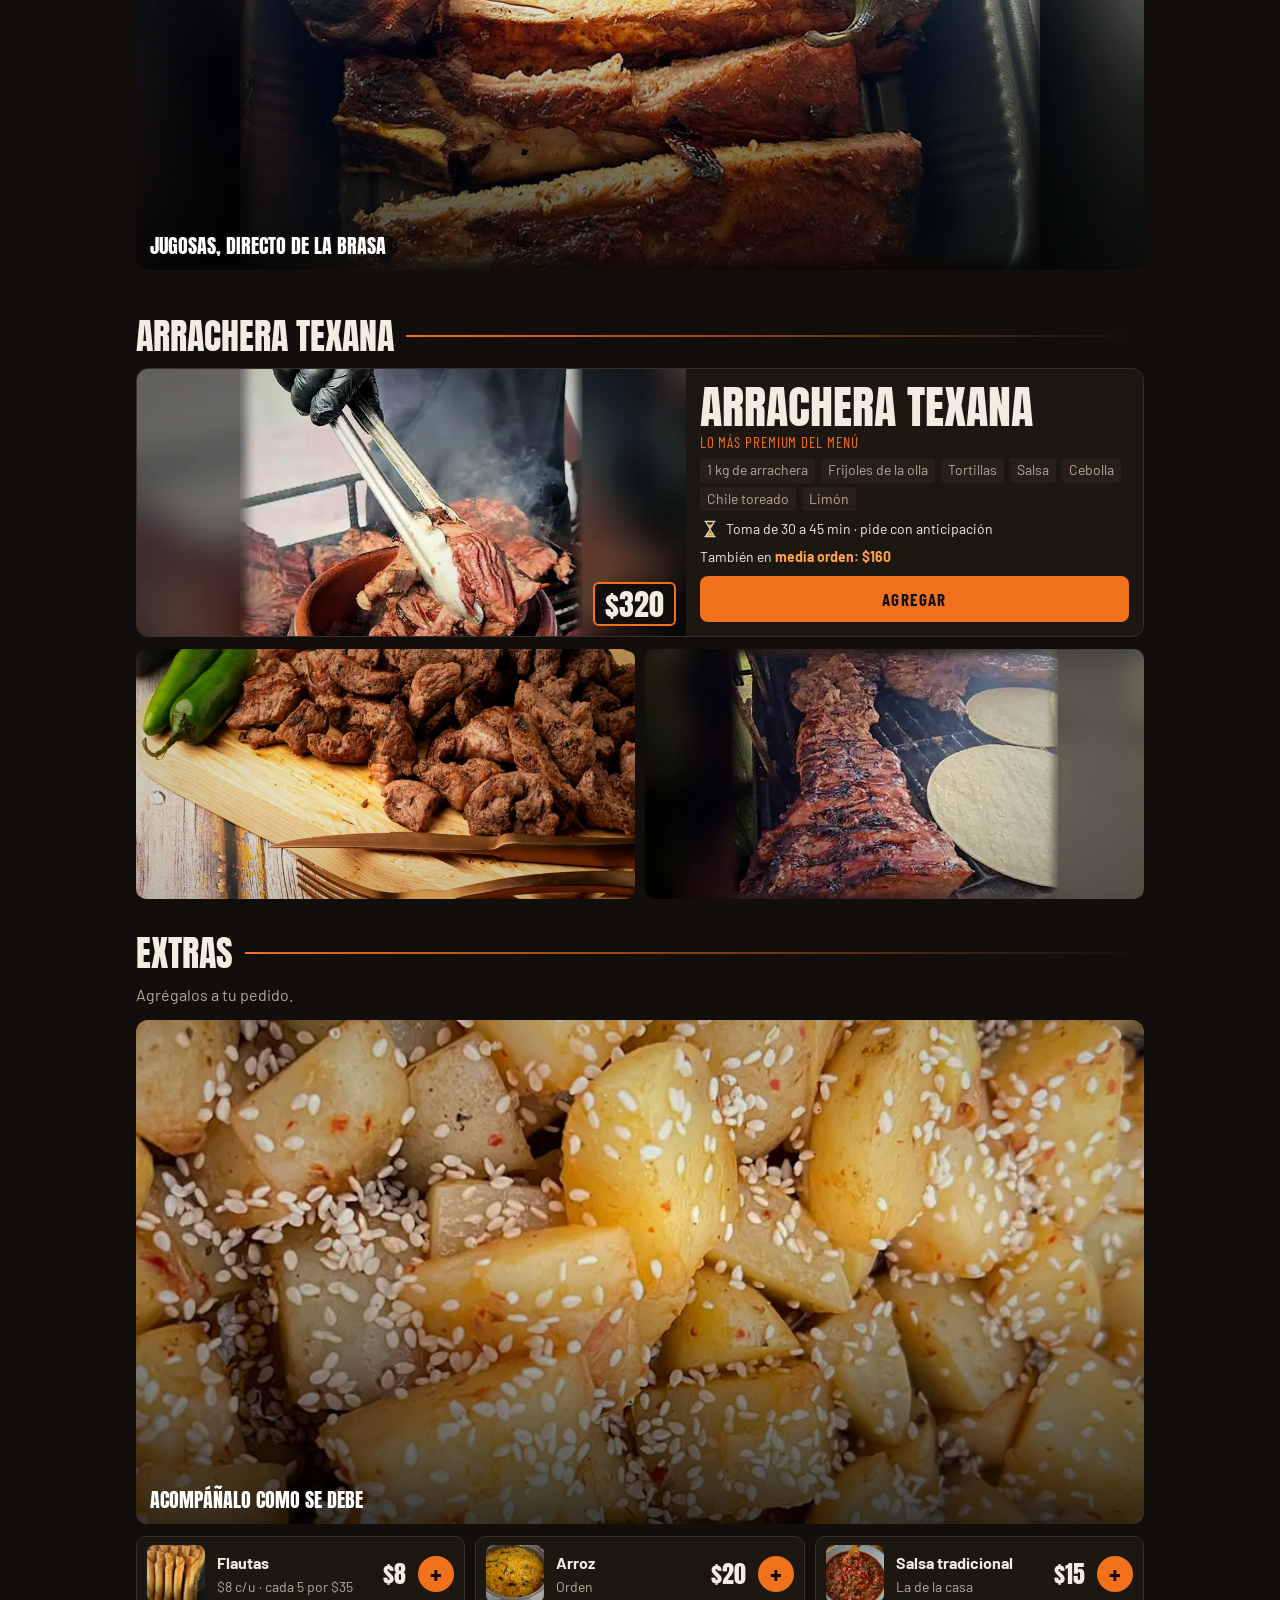
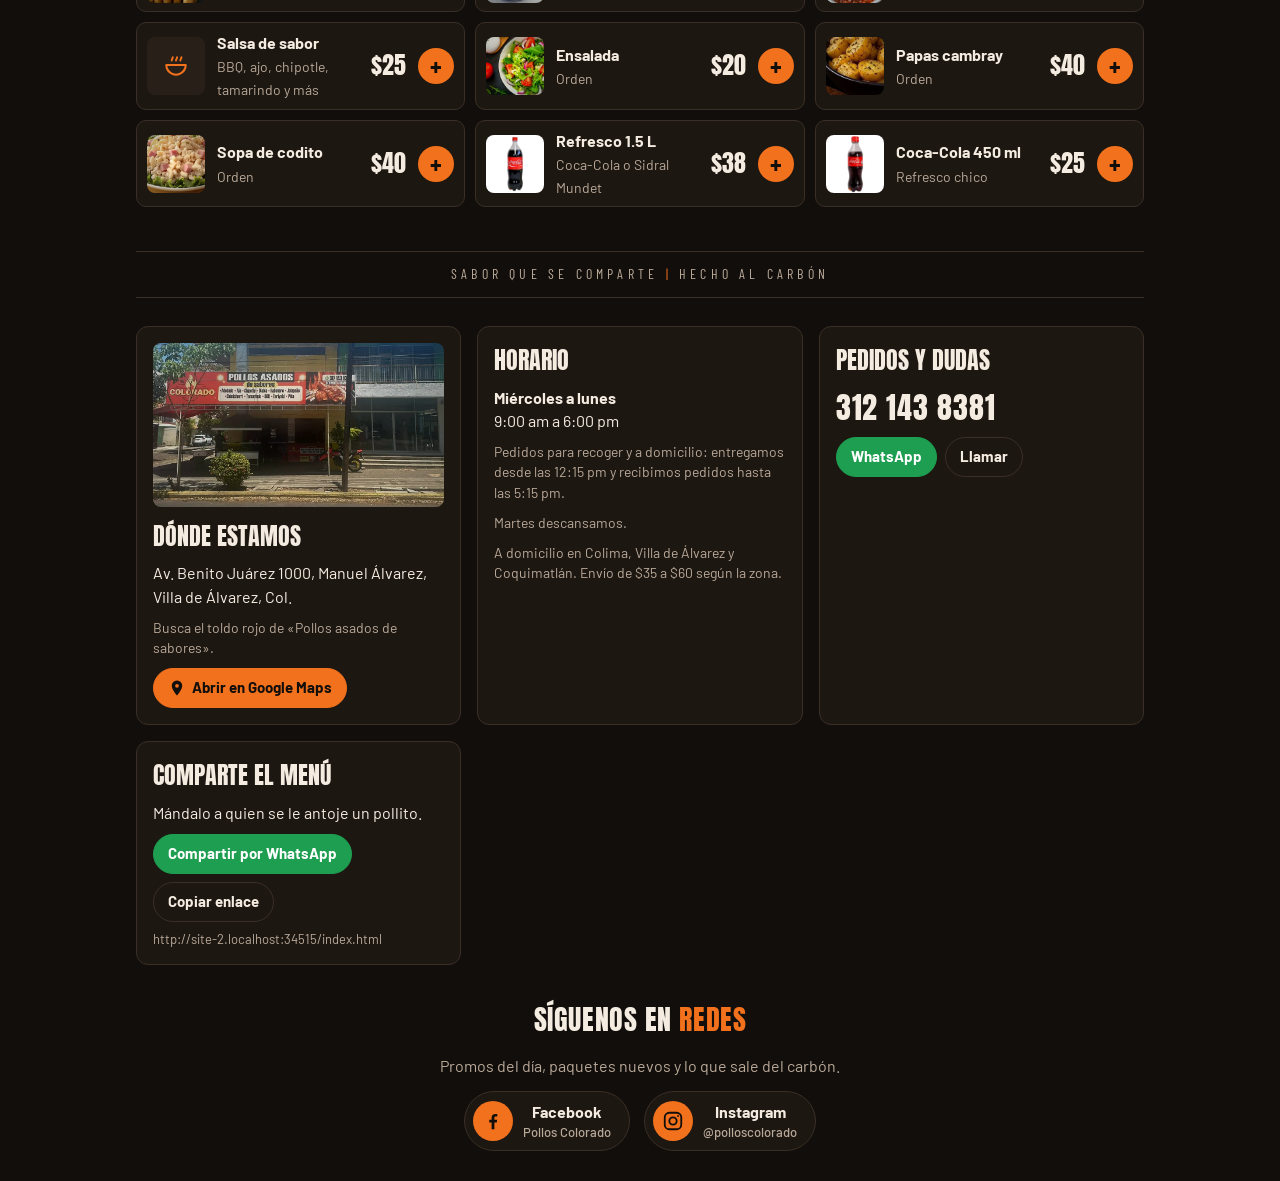
==== commit 71530d3f: "Add files via upload Se modifican los logos, y se implementan las funciones de tablet y registros de" ====
--- a/index.html
+++ b/index.html
@@ -10,9 +10,10 @@
 <meta property="og:title" content="Pollos Colorado · Haz tu pedido">
 <meta property="og:description" content="Pollos asados al carbón. Arma tu pedido y envíalo por WhatsApp.">
 <meta property="og:type" content="website">
-<meta property="og:image" content="https://polloscolorado.netlify.app/compartir.jpg">
-<meta property="og:url" content="https://polloscolorado.netlify.app/">
+<meta property="og:image" content="https://pollos-colorado.pages.dev/compartir.jpg">
+<meta property="og:url" content="https://pollos-colorado.pages.dev/">
 <link rel="icon" href="icono.svg" type="image/svg+xml">
+<link rel="apple-touch-icon" href="apple-touch-icon.png">
 <link rel="preconnect" href="https://fonts.googleapis.com">
 <link rel="preconnect" href="https://fonts.gstatic.com" crossorigin>
 <link rel="stylesheet" href="https://fonts.googleapis.com/css2?family=Anton&family=Barlow:wght@400;500;600;700&family=Barlow+Condensed:wght@500;600;700&display=swap">
--- a/estilos.css
+++ b/estilos.css
@@ -1,3 +1,4 @@
+[hidden]{display:none!important}
 /* Layout: una columna de carta oscura (como los pósters de la marca), barra de categorías fija arriba, carrito fijo abajo */
 :root{
   --carbon:#120E0B; --brasa:#1D1712; --brasa-2:#271F18; --ceniza:#3A2F26;
@@ -10,7 +11,7 @@
 }
 *,*::before,*::after{box-sizing:border-box}
 html{scroll-padding-top:calc(env(safe-area-inset-top,0px) + 112px)}
-body{margin:0;background:var(--carbon);color:var(--hueso);font-family:var(--body);font-size:16px;line-height:1.45;padding-bottom:96px}
+body{margin:0;background:var(--carbon);color:var(--hueso);font-family:var(--body);font-size:16px;line-height:1.45;padding-bottom:24px}
 button,input,textarea{font:inherit;color:inherit}
 button{cursor:pointer}
 :focus-visible{outline:3px solid var(--ambar);outline-offset:2px}
@@ -225,3 +226,112 @@
 .top .wa-mini{display:inline-flex;align-items:center;gap:6px}
 .top .wa-mini svg{color:#2FD27A}
 @media (max-width:480px){.top .wrap{gap:8px}.top .wa-mini{padding:7px}.top .wa-mini span{display:none}.marca svg{width:28px;height:33px}}
+
+/* Elección con botones (un sabor por lugar) */
+.chips{display:flex;flex-wrap:wrap;gap:6px}
+.chip{border:1.5px solid var(--ceniza);background:var(--carbon);color:var(--hueso);border-radius:999px;padding:8px 13px;font-size:15px;font-weight:600}
+.chip[aria-pressed="true"]{border-color:var(--naranja);background:var(--naranja);color:var(--carbon)}
+.chip:disabled{opacity:.4;text-decoration:line-through;cursor:not-allowed}
+.lugar{display:block;font-family:var(--label);text-transform:uppercase;letter-spacing:.08em;font-size:13px;font-weight:700;color:var(--humo);margin:12px 0 6px}
+.grupo .chips{margin-top:2px}
+.tip{margin:14px 0 0;font-size:14px;color:var(--hueso);background:var(--brasa-2);border-left:3px solid var(--ambar);border-radius:6px;padding:8px 12px}
+section .tip{margin:0 0 12px}
+.abrir-extra{width:100%;margin-top:16px;display:flex;justify-content:space-between;align-items:center;gap:10px;background:transparent;border:1.5px dashed var(--ceniza);border-radius:10px;padding:12px 14px;color:var(--hueso);font-weight:700;text-align:left}
+.abrir-extra span{color:var(--ambar);font-weight:600;font-size:14px;white-space:nowrap}
+
+/* Sabor por pieza: completo o mitad y mitad */
+.pieza{background:var(--carbon);border:1px solid var(--ceniza);border-radius:12px;padding:10px 12px 12px;margin-top:10px}
+.pieza-h{display:flex;align-items:center;justify-content:space-between;gap:10px;flex-wrap:wrap;margin-bottom:8px}
+.pieza-h .lugar{margin:0;color:var(--hueso);font-size:15px}
+.modo{display:inline-flex;background:var(--brasa-2);border-radius:999px;padding:3px}
+.modo button{border:0;background:transparent;color:var(--humo);border-radius:999px;padding:6px 12px;font-size:13px;font-weight:700}
+.modo button[aria-pressed="true"]{background:var(--hueso);color:var(--carbon)}
+.mitad{display:block;font-size:13px;font-weight:700;color:var(--ambar);margin:8px 0 6px}
+
+/* Fotos reales */
+.sab-banner{position:relative;aspect-ratio:16/7;max-width:100%;border-radius:12px;background:var(--brasa-2) center/cover no-repeat;margin-bottom:12px;overflow:hidden}
+.sab-banner::after{content:"";position:absolute;inset:0;background:linear-gradient(0deg,rgba(0,0,0,.7),transparent 60%)}
+.sab-banner span{position:absolute;left:14px;bottom:10px;z-index:1;font-family:var(--display);font-size:20px;text-transform:uppercase;color:#fff;right:14px}
+.foto-local{aspect-ratio:16/9;max-width:100%;border-radius:8px;background:var(--brasa-2) center/cover no-repeat;margin-bottom:12px}
+
+/* Nivel de sabor */
+.sab-chip{display:flex;flex-direction:column;gap:4px}
+.nivel{display:flex;align-items:flex-end;gap:3px;height:24px}
+.nivel svg{height:22px;width:auto}
+.nivel svg{display:block}
+.leyenda{display:flex;flex-wrap:wrap;gap:6px 14px;margin:0 0 12px;font-size:13px;color:var(--humo)}
+.leyenda span{display:inline-flex;align-items:center;gap:4px}
+.leyenda svg{width:16px;height:16px}
+.nivel.fuego .ic-flama{transform-origin:50% 100%;filter:drop-shadow(0 0 4px rgba(242,113,28,.55))}
+@media (prefers-reduced-motion:no-preference){
+  .nivel.fuego .ic-flama{animation:llama 1.4s ease-in-out infinite}
+  .nivel.fuego .ic-flama:nth-child(2){animation-delay:-.45s;animation-duration:1.2s}
+  .nivel.fuego .ic-flama:nth-child(3){animation-delay:-.9s;animation-duration:1.55s}
+}
+@keyframes llama{0%,100%{transform:scale(1,1) skewX(0)}25%{transform:scale(.96,1.08) skewX(-3deg)}50%{transform:scale(1.04,.95) skewX(2deg)}75%{transform:scale(.98,1.06) skewX(-1deg)}}
+
+/* Carrito arriba */
+.top .wa-mini{margin-left:auto}
+.carrito{position:relative;flex:none;display:inline-flex;align-items:center;gap:8px;height:38px;padding:0 12px;border-radius:999px;border:1.5px solid var(--ceniza);background:var(--brasa);color:var(--hueso)}
+.carrito.lleno{background:var(--naranja);border-color:var(--naranja);color:var(--carbon)}
+.carrito .badge{position:absolute;top:-6px;right:-6px;min-width:20px;height:20px;padding:0 5px;border-radius:999px;background:var(--hueso);color:var(--carbon);font-size:12px;font-weight:800;display:grid;place-items:center;border:2px solid var(--carbon)}
+.carrito .badge:empty{display:none}
+.carrito .ctot{font-family:var(--display);font-size:18px;letter-spacing:.02em;font-variant-numeric:tabular-nums}
+.carrito .ctot:empty{display:none}
+@media (max-width:480px){.carrito{padding:0 9px}.carrito .ctot{display:none}}
+@media (prefers-reduced-motion:no-preference){.carrito.pulso{animation:pulso .5s ease-out}}
+@keyframes pulso{40%{transform:scale(1.15)}}
+.toast{position:fixed;left:50%;top:calc(env(safe-area-inset-top,0px) + 120px);transform:translate(-50%,-12px);z-index:25;background:var(--hueso);color:var(--carbon);border-radius:999px;padding:8px 8px 8px 16px;font-size:14px;display:flex;align-items:center;gap:10px;box-shadow:0 8px 24px rgba(0,0,0,.45);opacity:0;pointer-events:none;transition:opacity .2s,transform .2s;white-space:nowrap;max-width:calc(100% - 32px)}
+.toast.ver{opacity:1;transform:translate(-50%,0);pointer-events:auto}
+.toast button{border:0;border-radius:999px;background:var(--naranja);color:var(--carbon);font-weight:700;padding:6px 12px}
+/* Chispas */
+.brasas{position:fixed;inset:0;width:100%;height:100%;z-index:6;pointer-events:none}
+/* Banners y galería */
+.sab-banner{aspect-ratio:2/1}
+.galeria{display:grid;grid-template-columns:1fr 1fr;gap:10px;margin-top:12px}
+.galeria div{aspect-ratio:2/1;border-radius:10px;background:var(--brasa-2) center/cover no-repeat;max-width:100%}
+@media (max-width:560px){.galeria{grid-template-columns:1fr}}
+
+/* Encabezado fijo del carrito con botón de cerrar */
+.sheet-h{position:sticky;top:-20px;z-index:2;display:flex;align-items:center;justify-content:space-between;gap:12px;margin:-20px -16px 6px;padding:16px 16px 12px;background:var(--brasa);border-bottom:1px solid var(--ceniza)}
+.sheet-h h3{margin:0}
+.cerrar-x{flex:none;width:40px;height:40px;border-radius:50%;border:1.5px solid var(--ceniza);background:var(--carbon);color:var(--hueso);display:grid;place-items:center}
+.cerrar-x:hover{border-color:var(--naranja);color:var(--naranja)}
+
+.fila-nivel{display:flex;align-items:center;justify-content:space-between;gap:8px;min-height:24px}
+.fila-nivel .tag{margin:0;flex:none}
+.sab-chip.off{opacity:1}
+.sab-chip.off b,.sab-chip.off .nivel,.sab-chip.off > span{opacity:.45}
+
+/* Botón de cerrar en todas las ventanas */
+.x-flot{position:sticky;top:-20px;height:0;z-index:3}
+.x-flot .cerrar-x{position:absolute;right:-6px;top:-8px;background:color-mix(in srgb,var(--carbon) 85%,transparent);backdrop-filter:blur(4px)}
+/* Media orden, carne y faltantes */
+.nota-media{margin:0;font-size:14px;color:var(--hueso)}
+.nota-media b{color:var(--ambar)}
+.aviso-falta{margin:10px 0 0;font-size:14px;color:var(--hueso);background:color-mix(in srgb,var(--rojo) 14%,var(--carbon));border:1px solid color-mix(in srgb,var(--rojo) 45%,var(--ceniza));border-radius:10px;padding:9px 12px}
+.aviso-falta b{color:#FF8C8F}
+.sel-hora{width:100%;background:var(--carbon);border:1.5px solid var(--ceniza);border-radius:10px;padding:11px 12px;color:var(--hueso);font:inherit;appearance:auto}
+.sel-hora:focus{border-color:var(--naranja);outline:none}
+.sel-hora:disabled{opacity:.5}
+.nota-tiempo{margin:0;display:flex;align-items:center;gap:6px;font-size:14px;color:var(--hueso)}
+.nota-tiempo svg{flex:none}
+.tip.con-ic{display:flex;align-items:flex-start;gap:8px}
+.tip.con-ic svg{flex:none;margin-top:1px}
+.chip:disabled{opacity:.45}
+
+/* ===== Guía ¿Cómo pedir? ===== */
+.como-pedir{display:inline-flex;align-items:center;gap:10px;margin-top:14px;padding:9px 16px 9px 9px;border-radius:999px;border:1.5px solid var(--ceniza);background:color-mix(in srgb,var(--carbon) 70%,transparent);color:var(--hueso);font-family:var(--label);font-weight:700;letter-spacing:.06em;text-transform:uppercase;font-size:14px;cursor:pointer}
+.como-pedir:hover{border-color:var(--naranja)}
+.como-pedir .play{width:26px;height:26px;border-radius:50%;background:var(--naranja);position:relative;flex:none}
+.como-pedir .play::after{content:"";position:absolute;left:10px;top:7px;border-left:9px solid var(--carbon);border-top:6px solid transparent;border-bottom:6px solid transparent}
+.guia-video{display:block;width:100%;max-height:60vh;margin:14px 0 4px;border-radius:14px;background:#000;border:1px solid var(--ceniza)}
+.guia-pasos{list-style:none;counter-reset:p;margin:16px 0 4px;padding:0;display:grid;gap:12px}
+.guia-pasos li{counter-increment:p;display:grid;grid-template-columns:34px 1fr;column-gap:12px;align-items:start}
+.guia-pasos li::before{content:counter(p);grid-row:span 2;width:34px;height:34px;border-radius:50%;background:var(--naranja);color:var(--carbon);display:grid;place-items:center;font-family:var(--display);font-size:18px}
+.guia-pasos b{font-family:var(--label);font-size:17px;letter-spacing:.02em}
+.guia-pasos span{color:var(--humo,#BFB3A6);font-size:15px}
+
+/* Logo oficial en el encabezado */
+.marca .logo{width:44px;height:44px;border-radius:50%;flex:none;display:block}
+@media (max-width:480px){.marca .logo{width:38px;height:38px}}
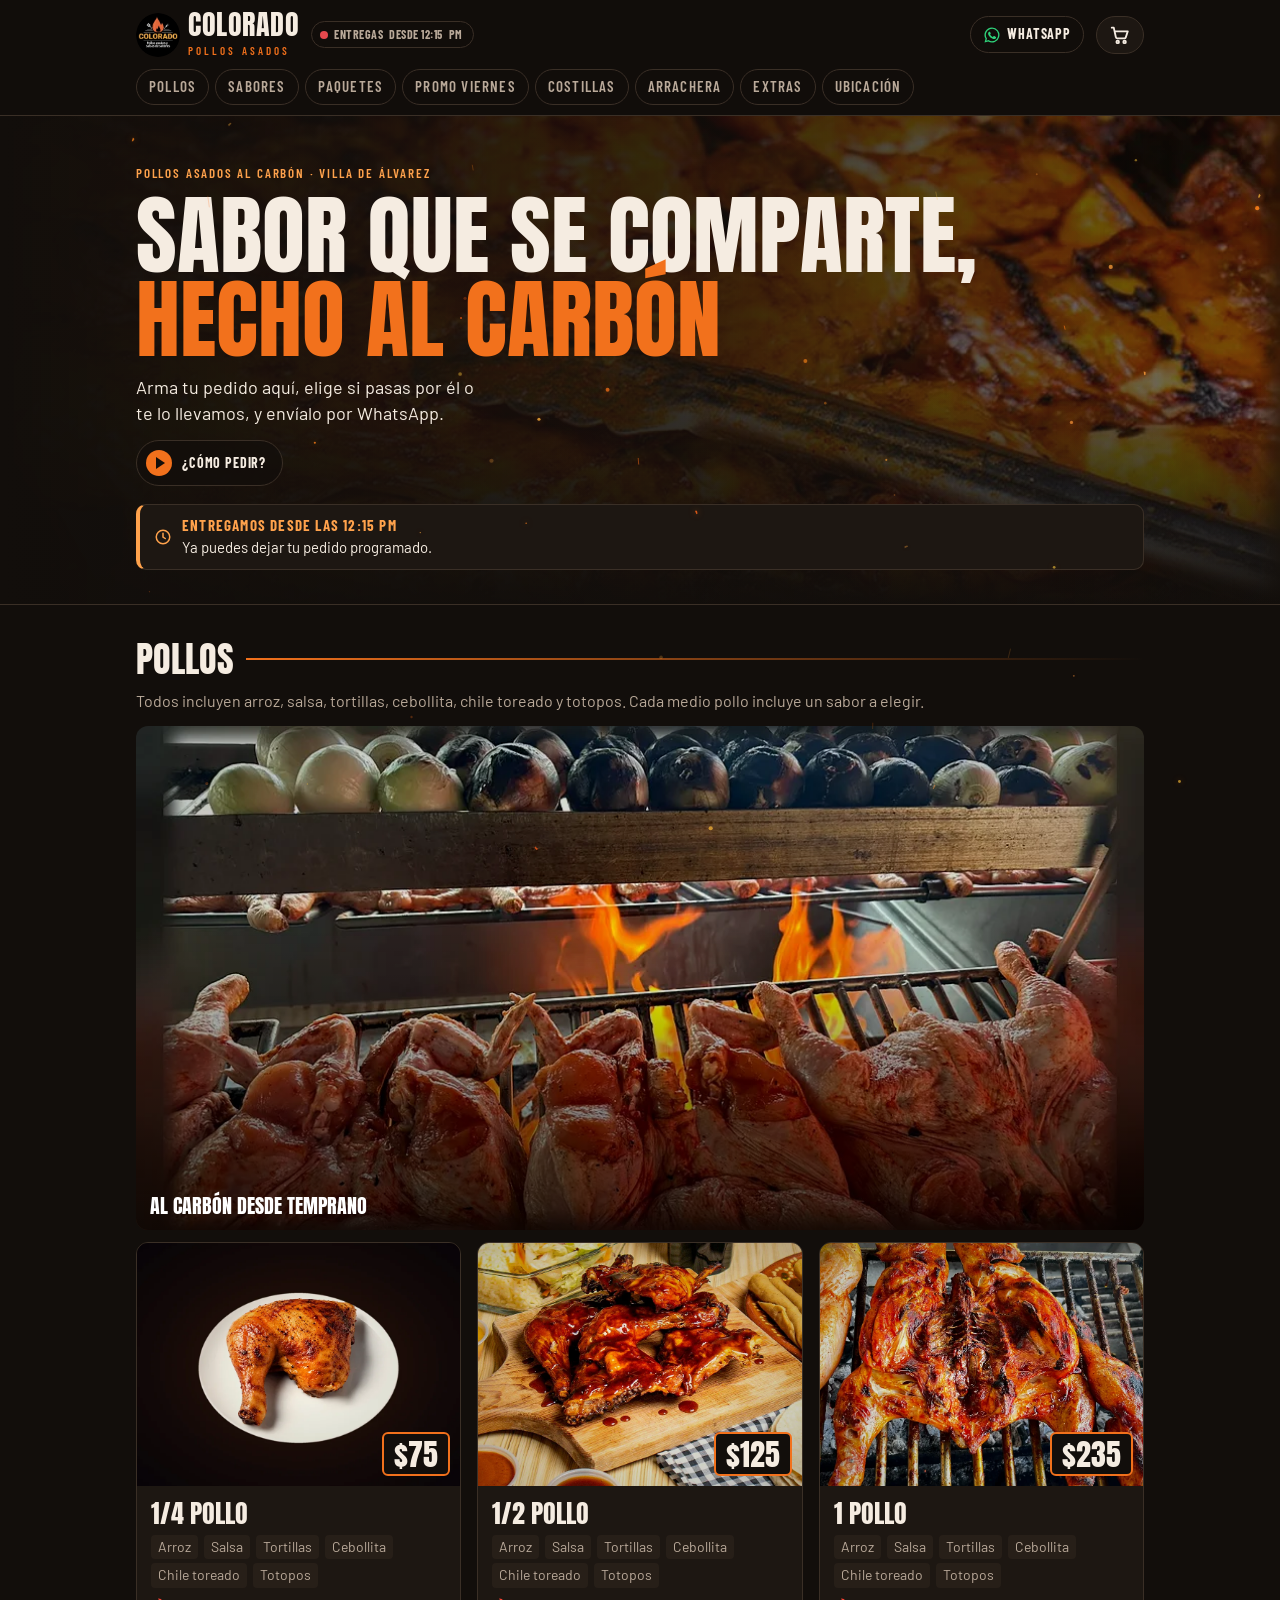
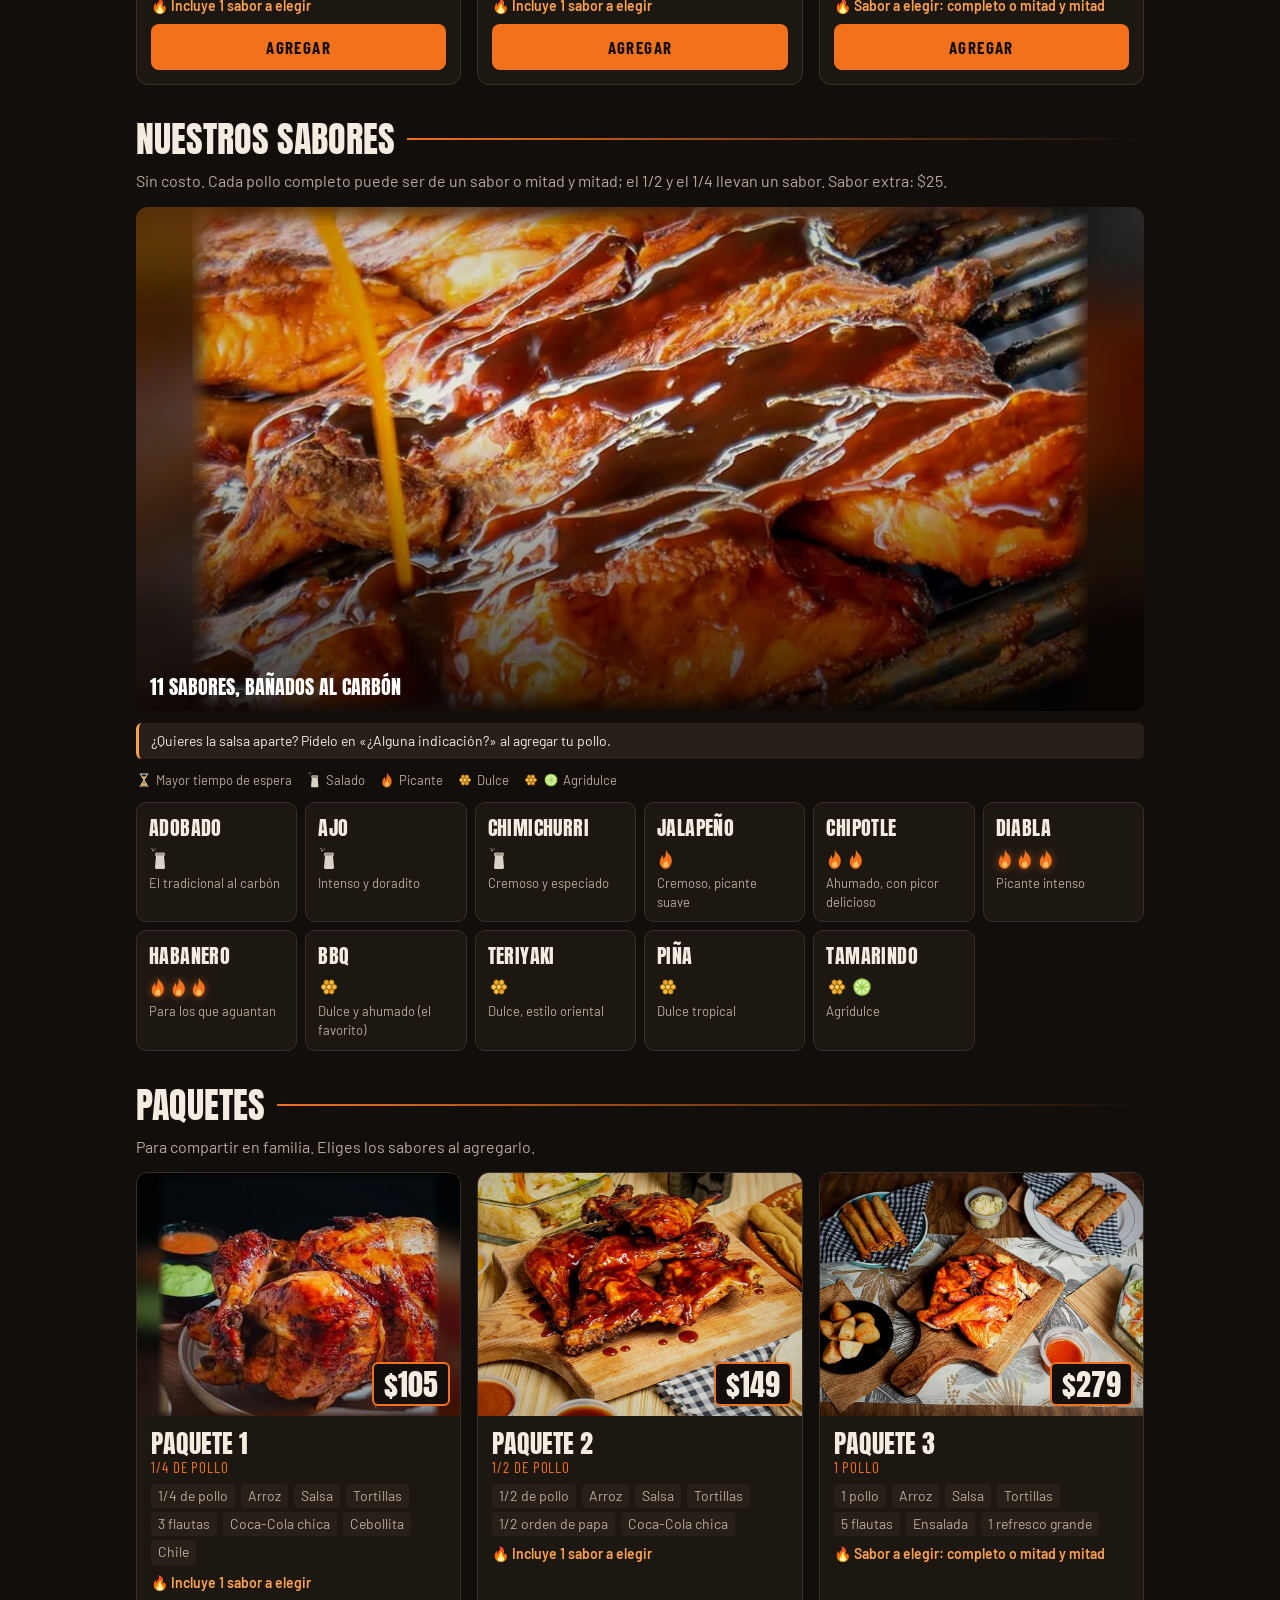
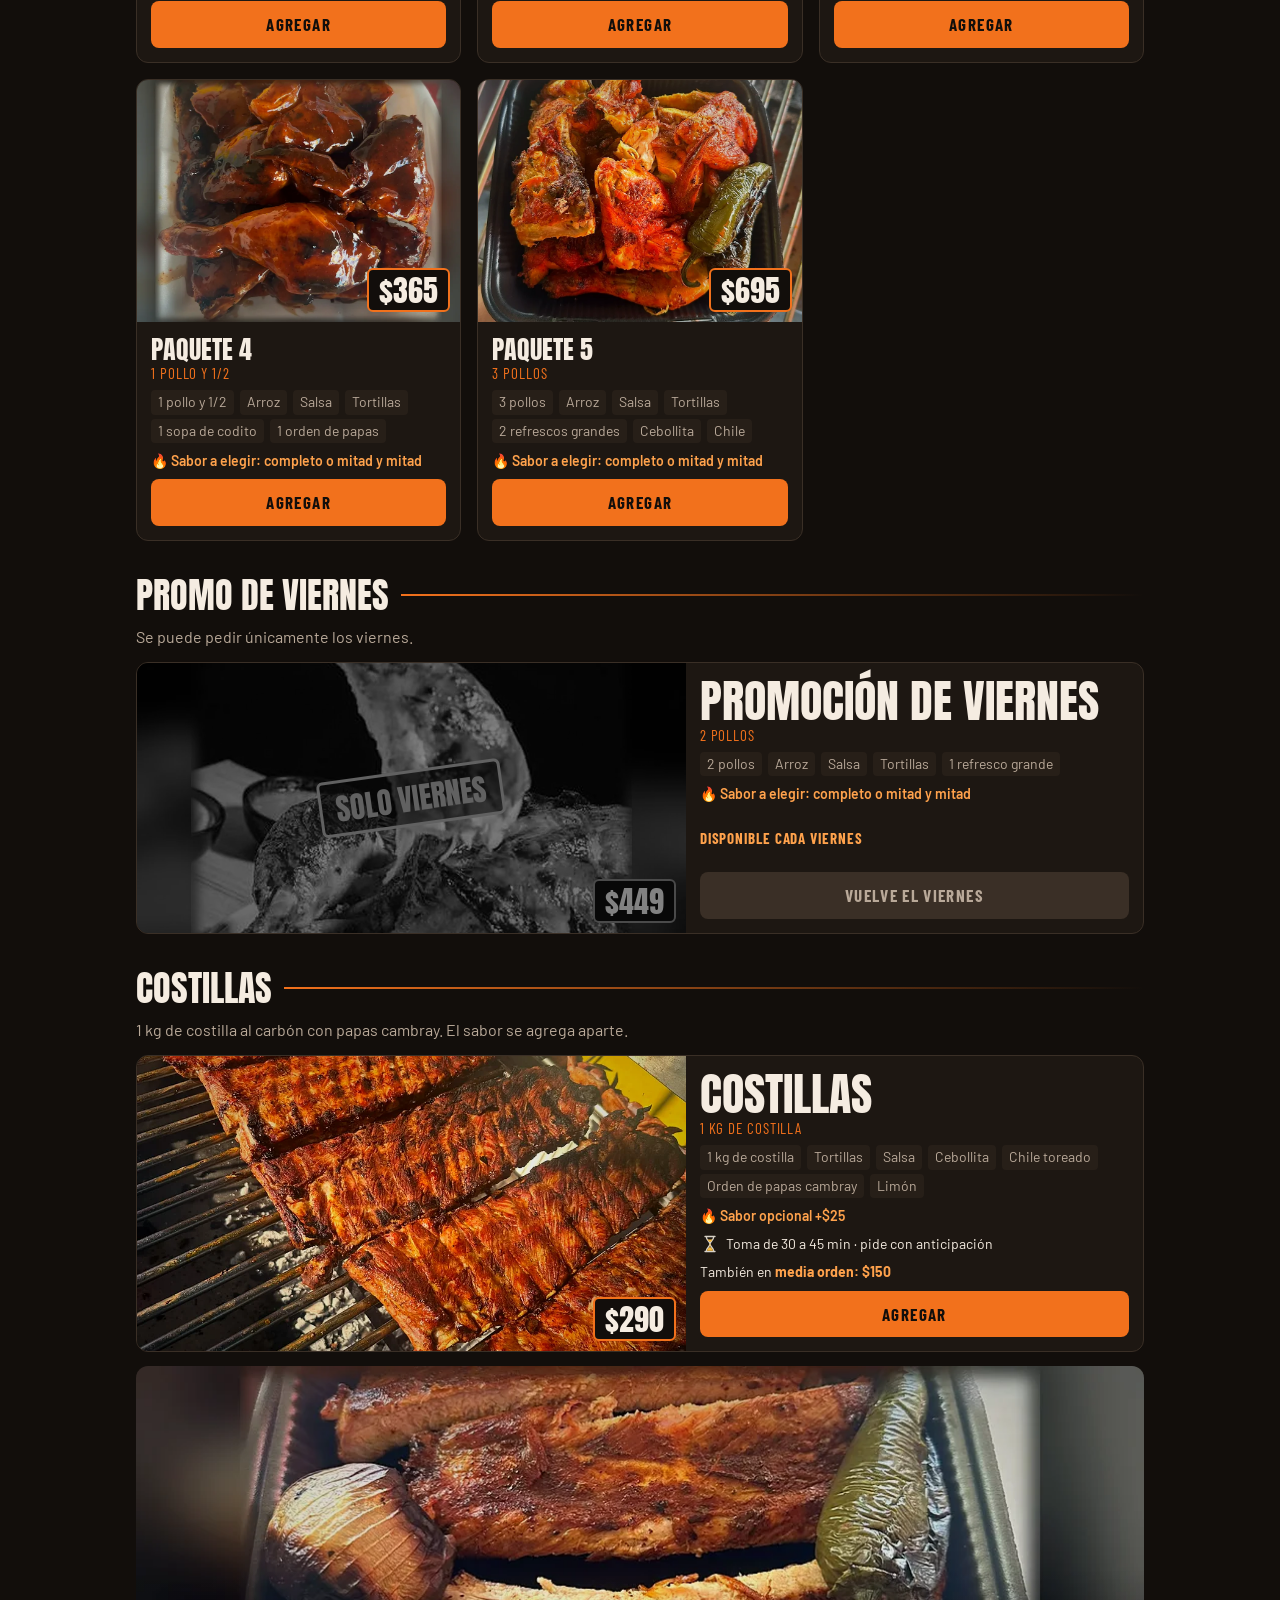
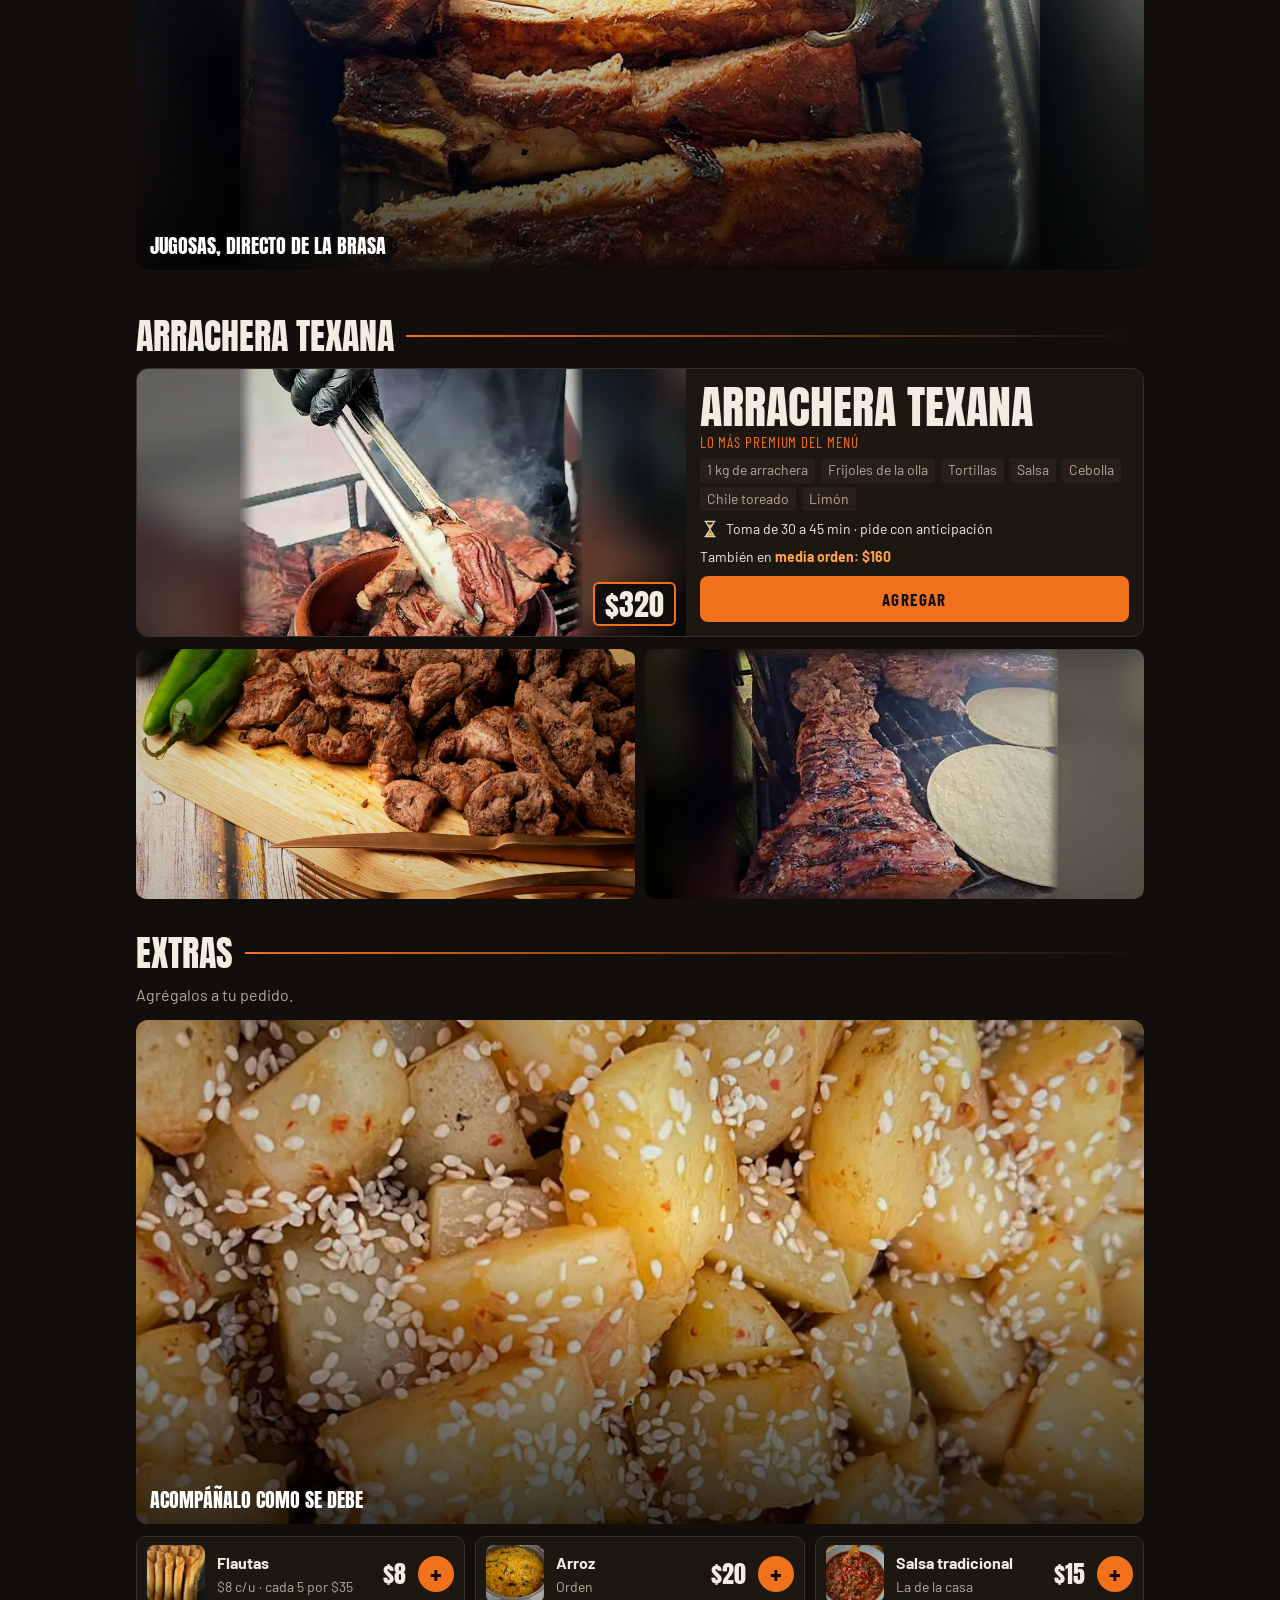
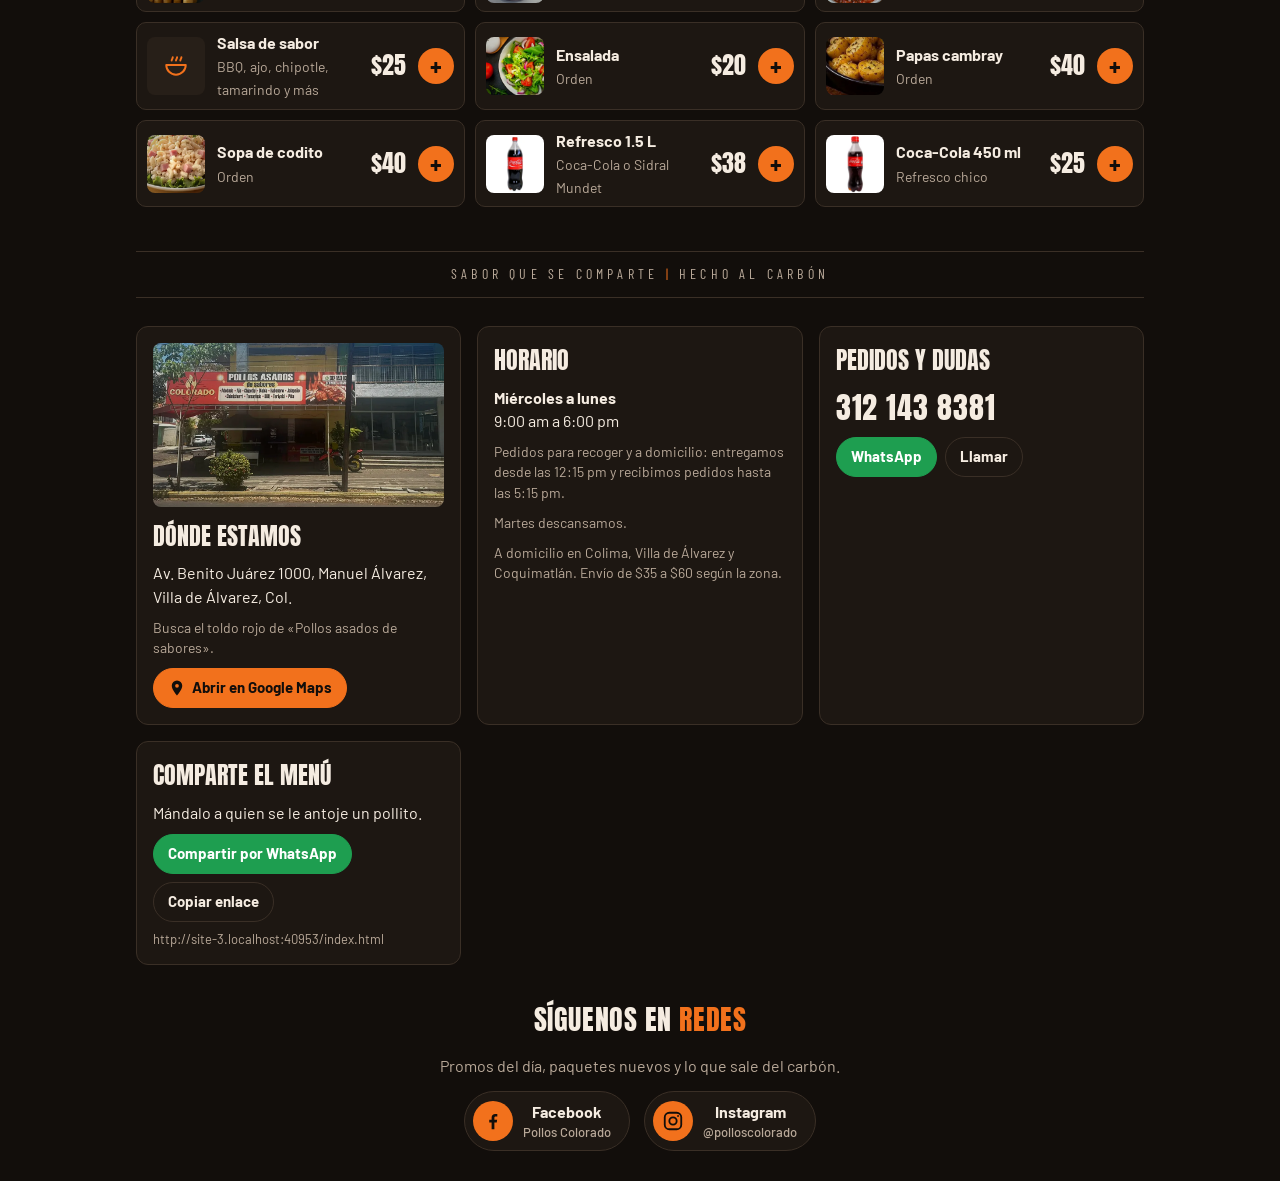
==== commit adcd6c00: "Add files via upload" ====
--- a/index.html
+++ b/index.html
@@ -10,8 +10,8 @@
 <meta property="og:title" content="Pollos Colorado · Haz tu pedido">
 <meta property="og:description" content="Pollos asados al carbón. Arma tu pedido y envíalo por WhatsApp.">
 <meta property="og:type" content="website">
-<meta property="og:image" content="https://pollos-colorado.pages.dev/compartir.jpg">
-<meta property="og:url" content="https://pollos-colorado.pages.dev/">
+<meta property="og:image" content="https://polloscolorado.pages.dev/compartir.jpg">
+<meta property="og:url" content="https://polloscolorado.pages.dev/">
 <link rel="icon" href="icono.svg" type="image/svg+xml">
 <link rel="apple-touch-icon" href="apple-touch-icon.png">
 <link rel="preconnect" href="https://fonts.googleapis.com">
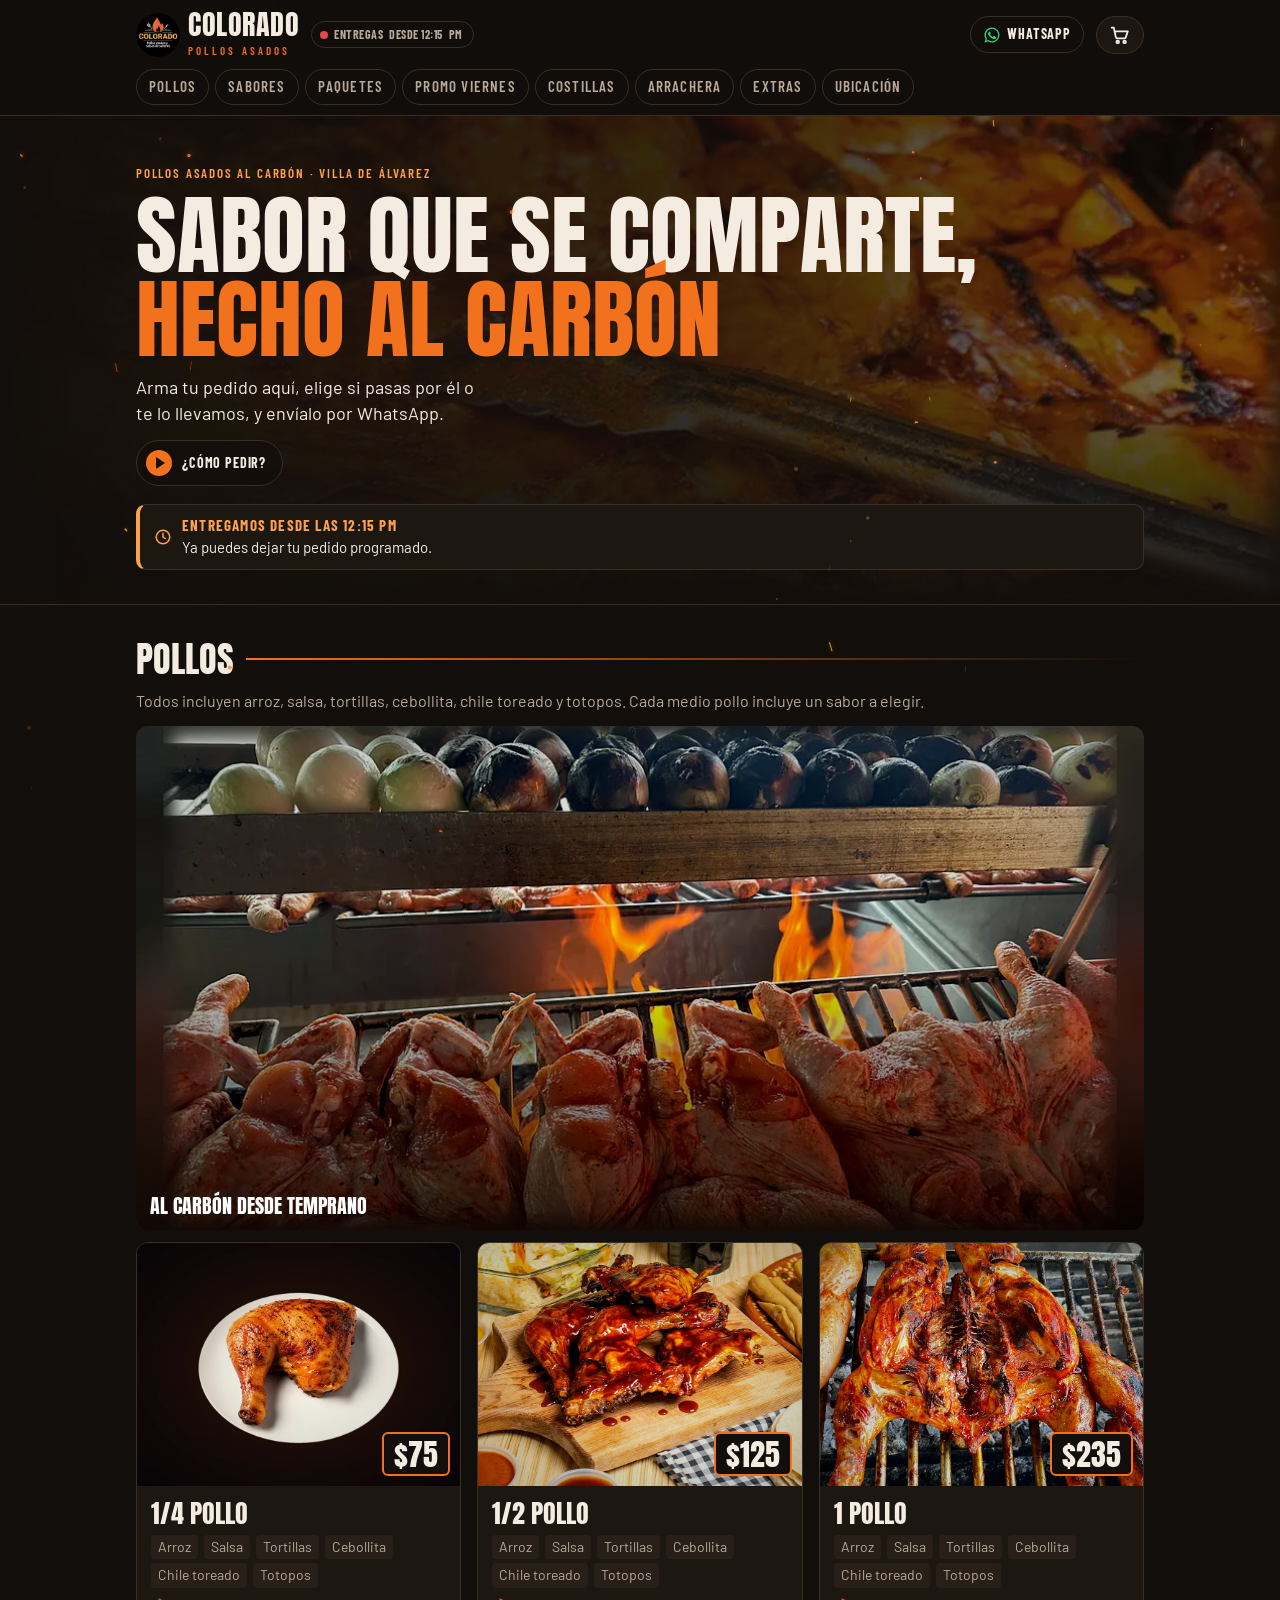
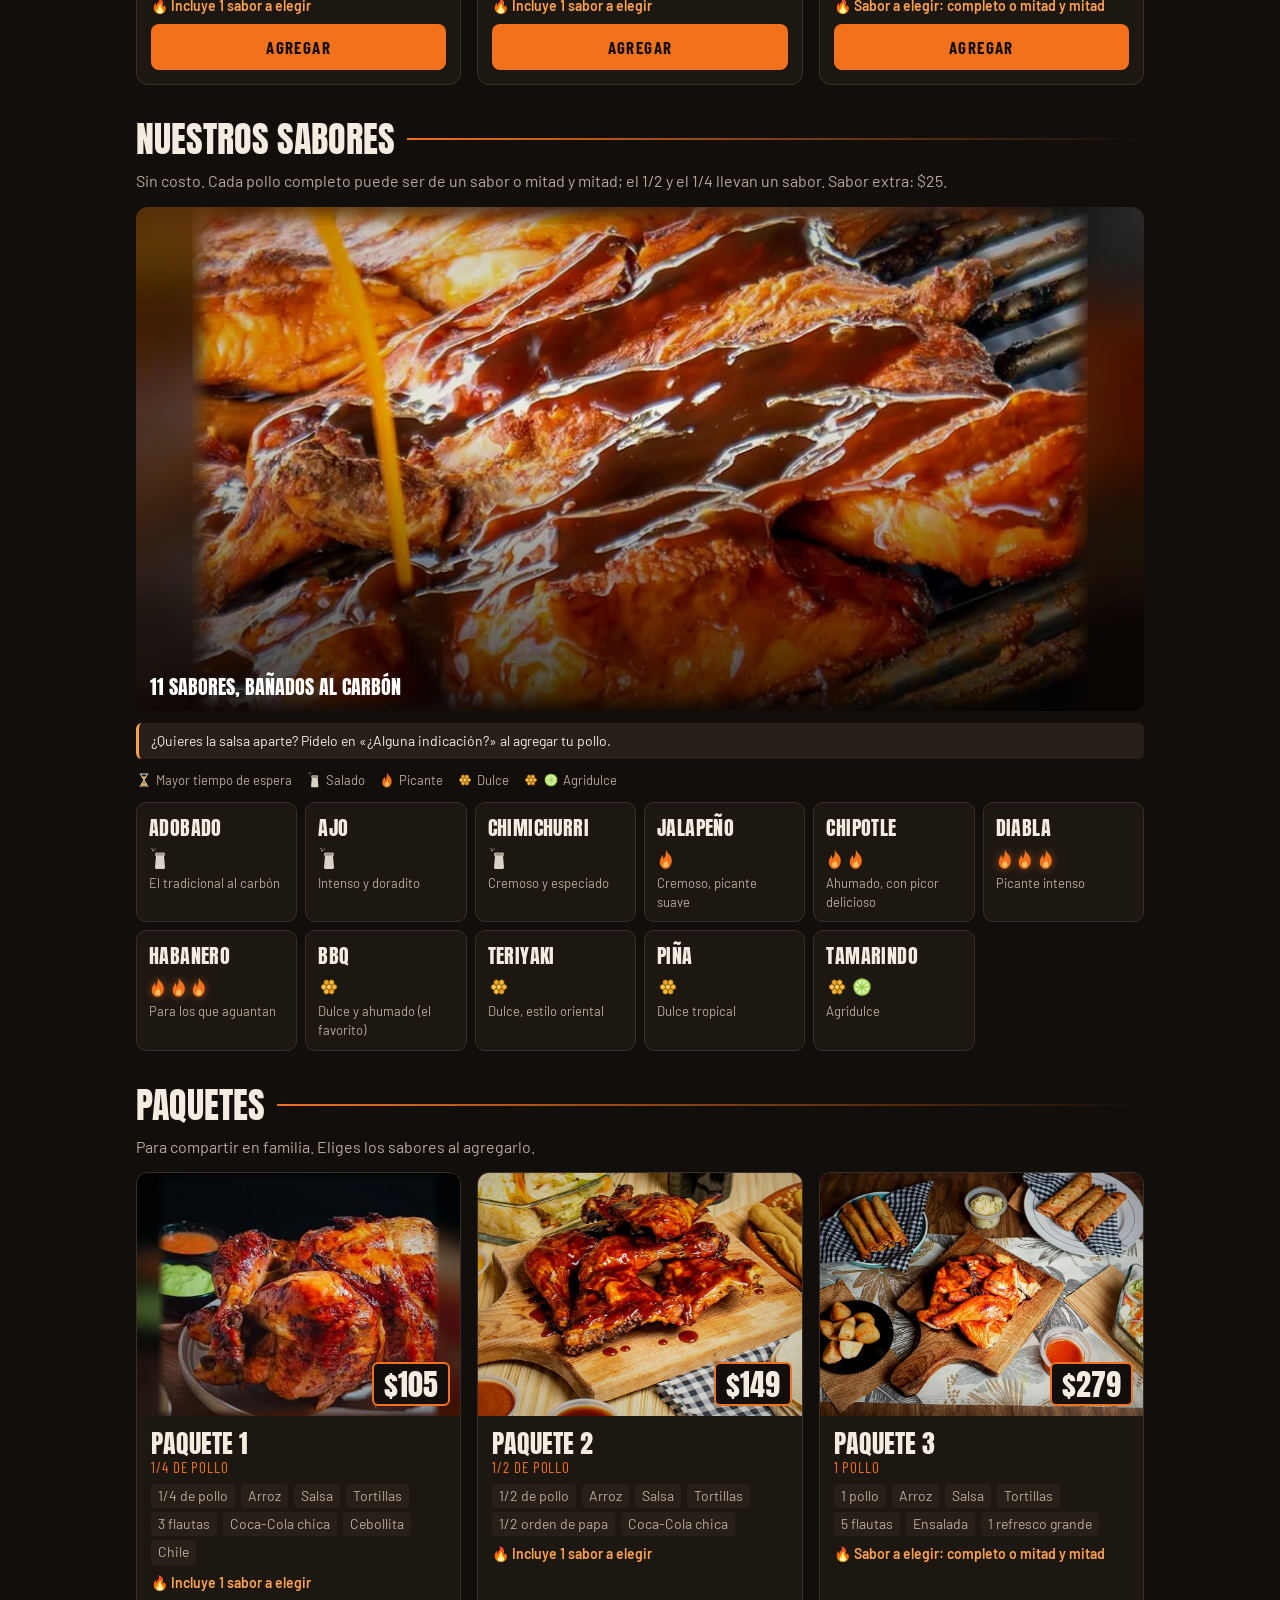
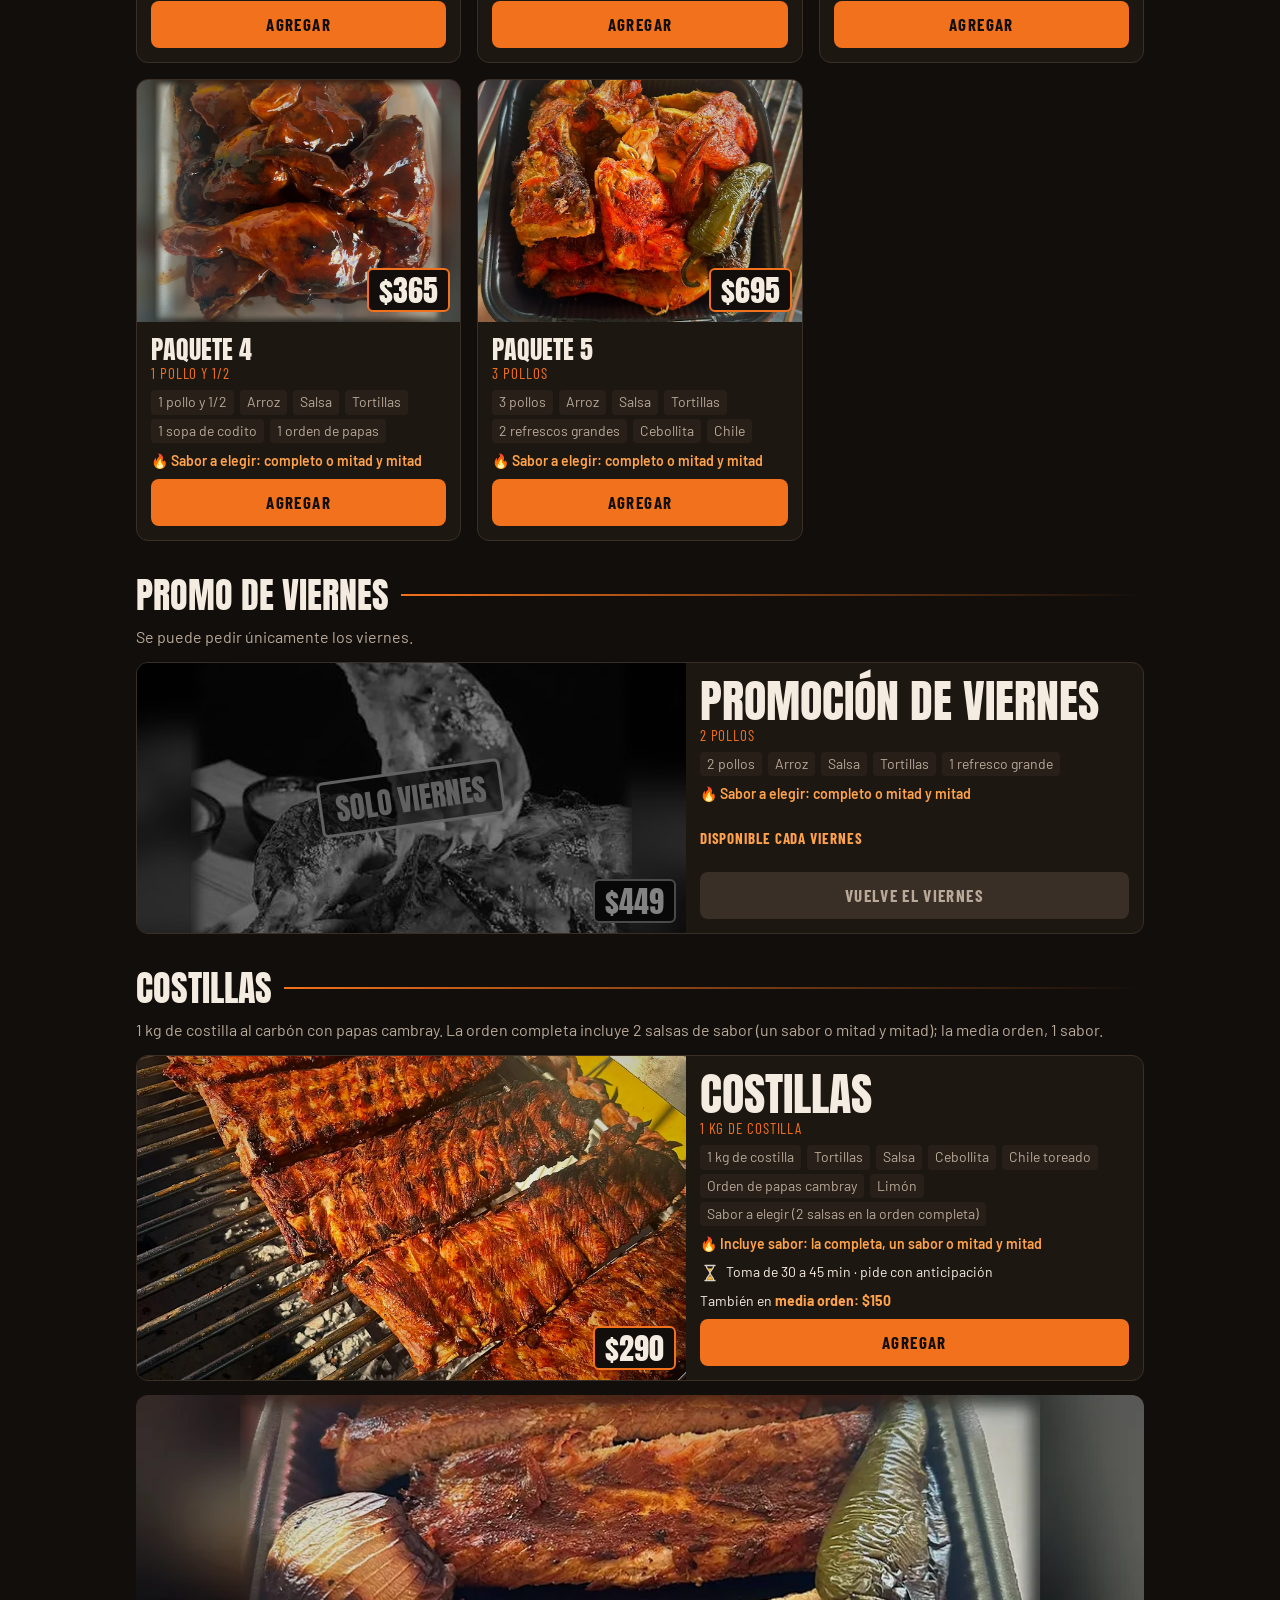
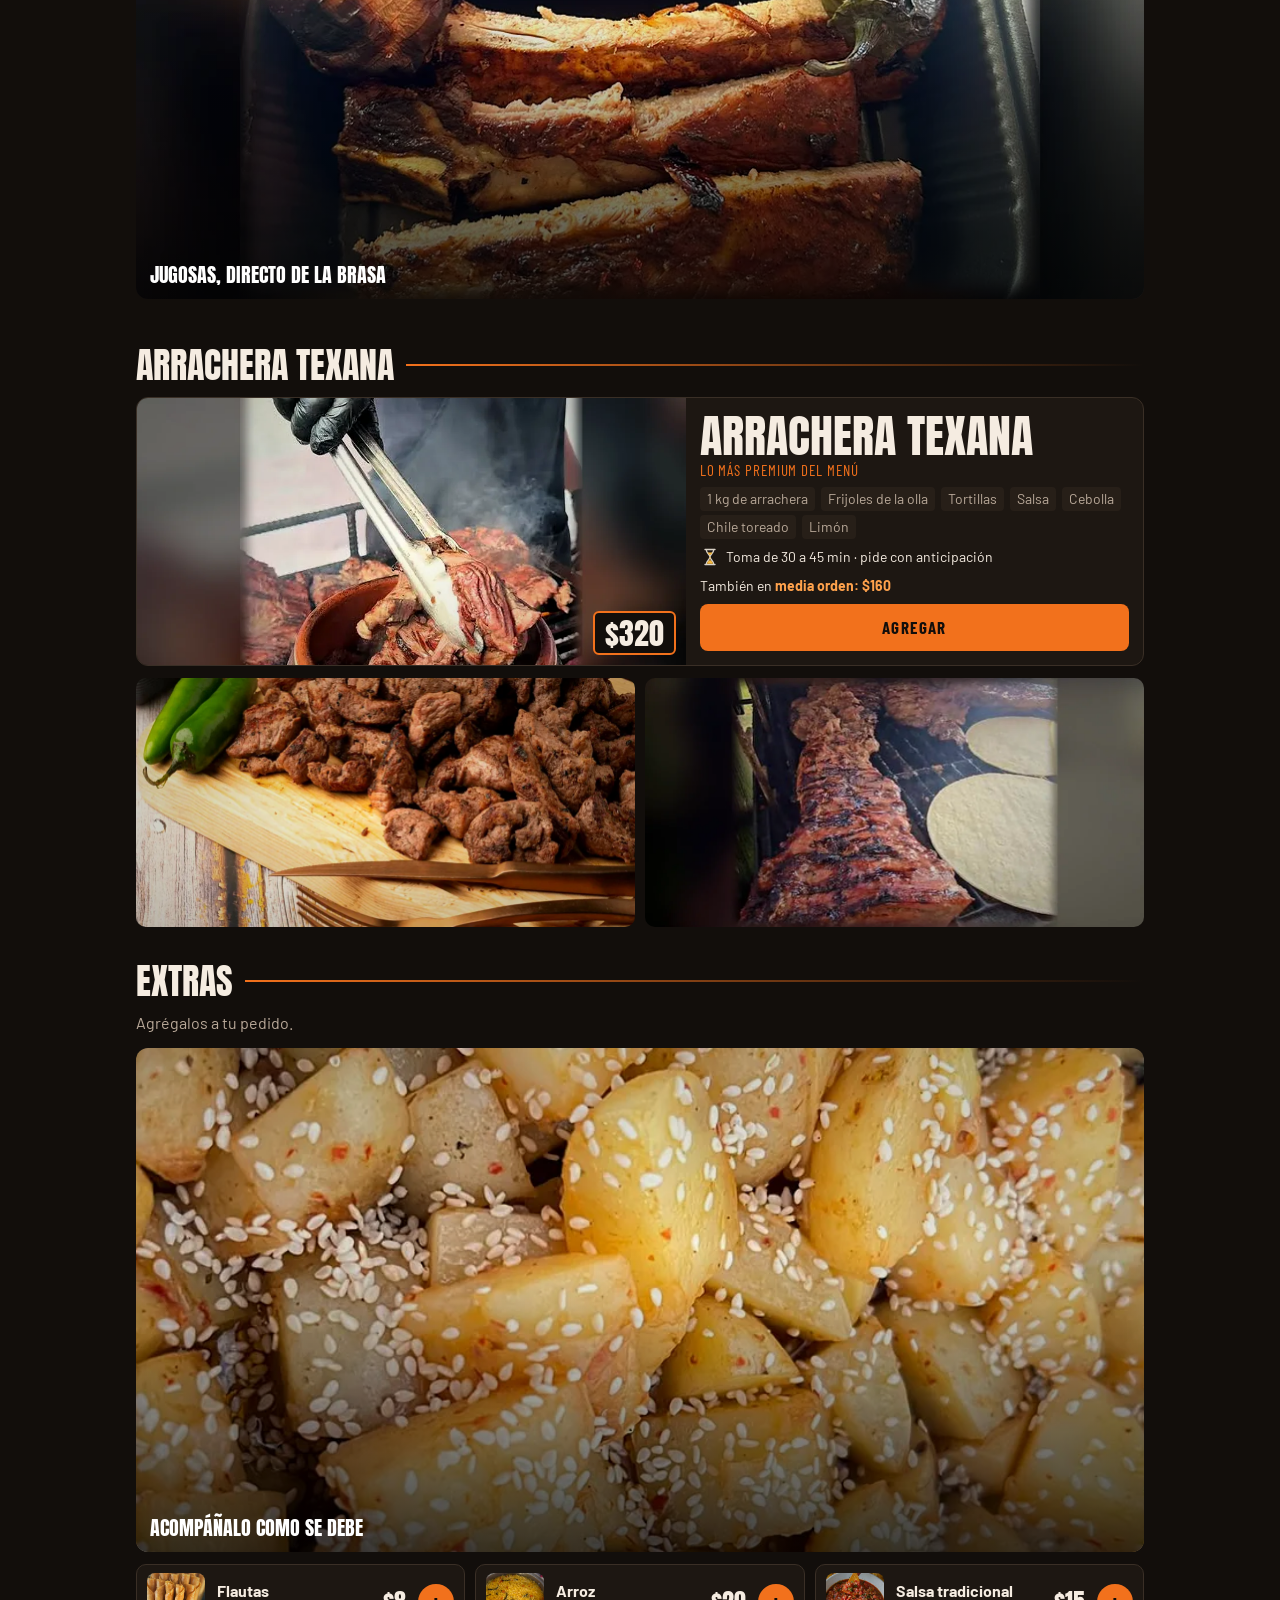
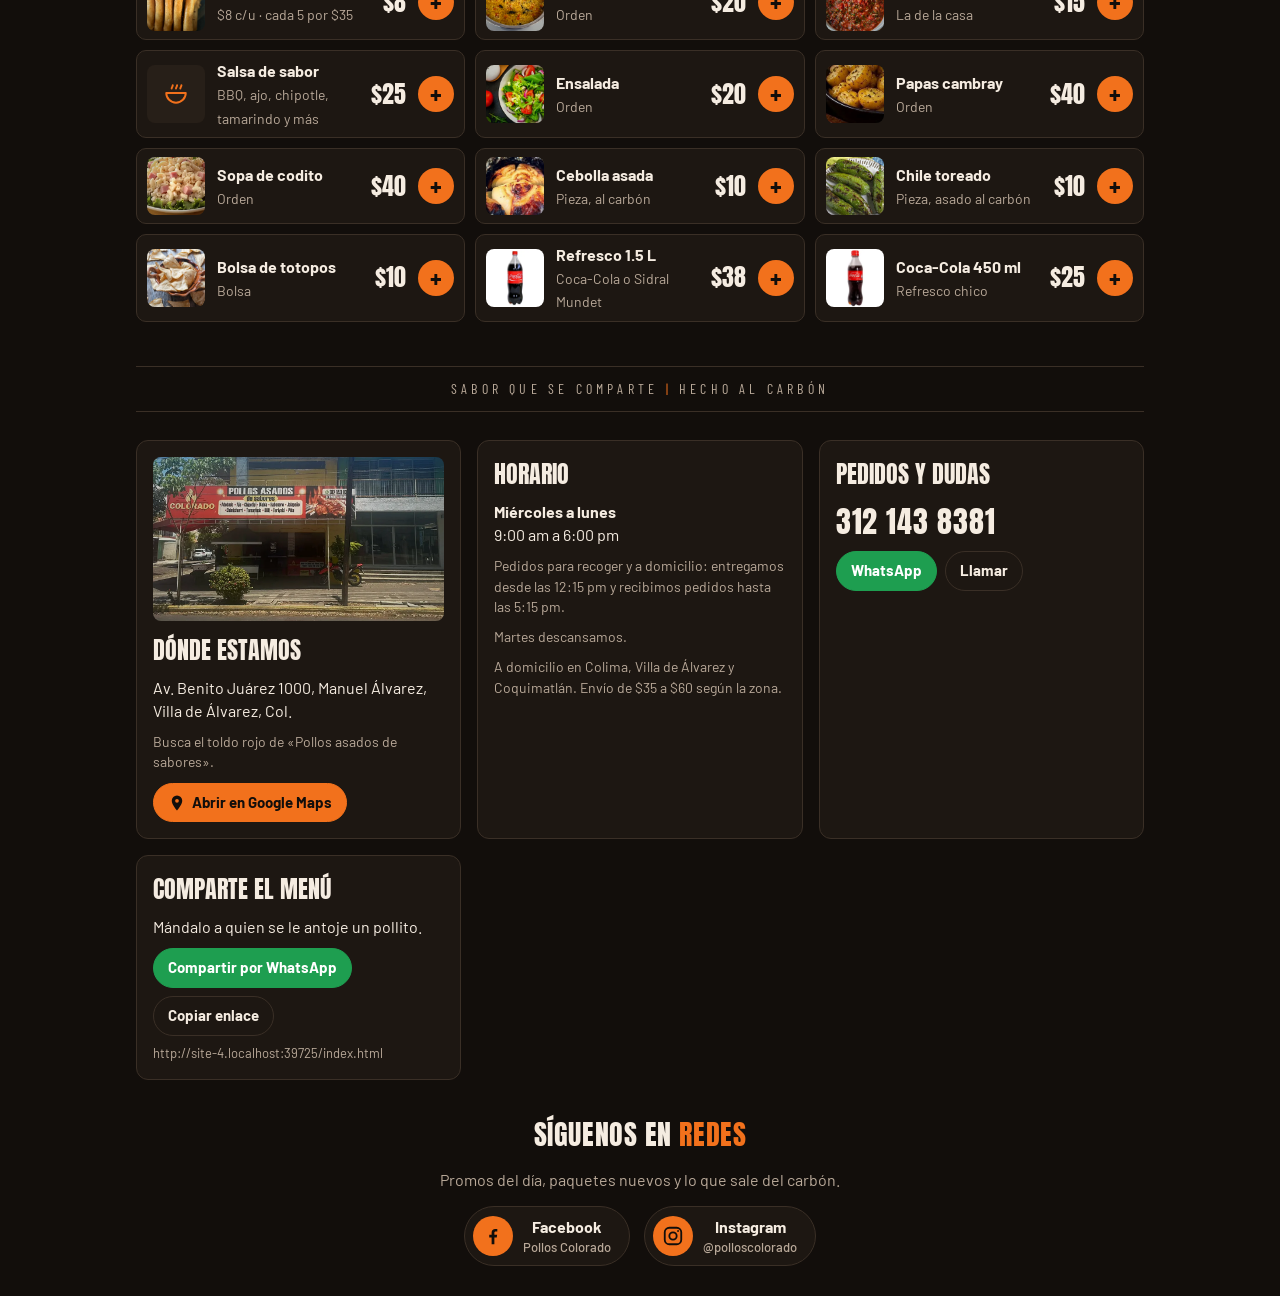
==== commit d00cf7b3: "Add files via upload" ====
--- a/index.html
+++ b/index.html
@@ -14,6 +14,8 @@
 <meta property="og:url" content="https://polloscolorado.pages.dev/">
 <link rel="icon" href="icono.svg" type="image/svg+xml">
 <link rel="apple-touch-icon" href="apple-touch-icon.png">
+<!-- La portada es lo primero que se ve: que el navegador la empiece a bajar de inmediato -->
+<link rel="preload" as="image" href="portada.webp" type="image/webp" fetchpriority="high">
 <link rel="preconnect" href="https://fonts.googleapis.com">
 <link rel="preconnect" href="https://fonts.gstatic.com" crossorigin>
 <link rel="stylesheet" href="https://fonts.googleapis.com/css2?family=Anton&family=Barlow:wght@400;500;600;700&family=Barlow+Condensed:wght@500;600;700&display=swap">
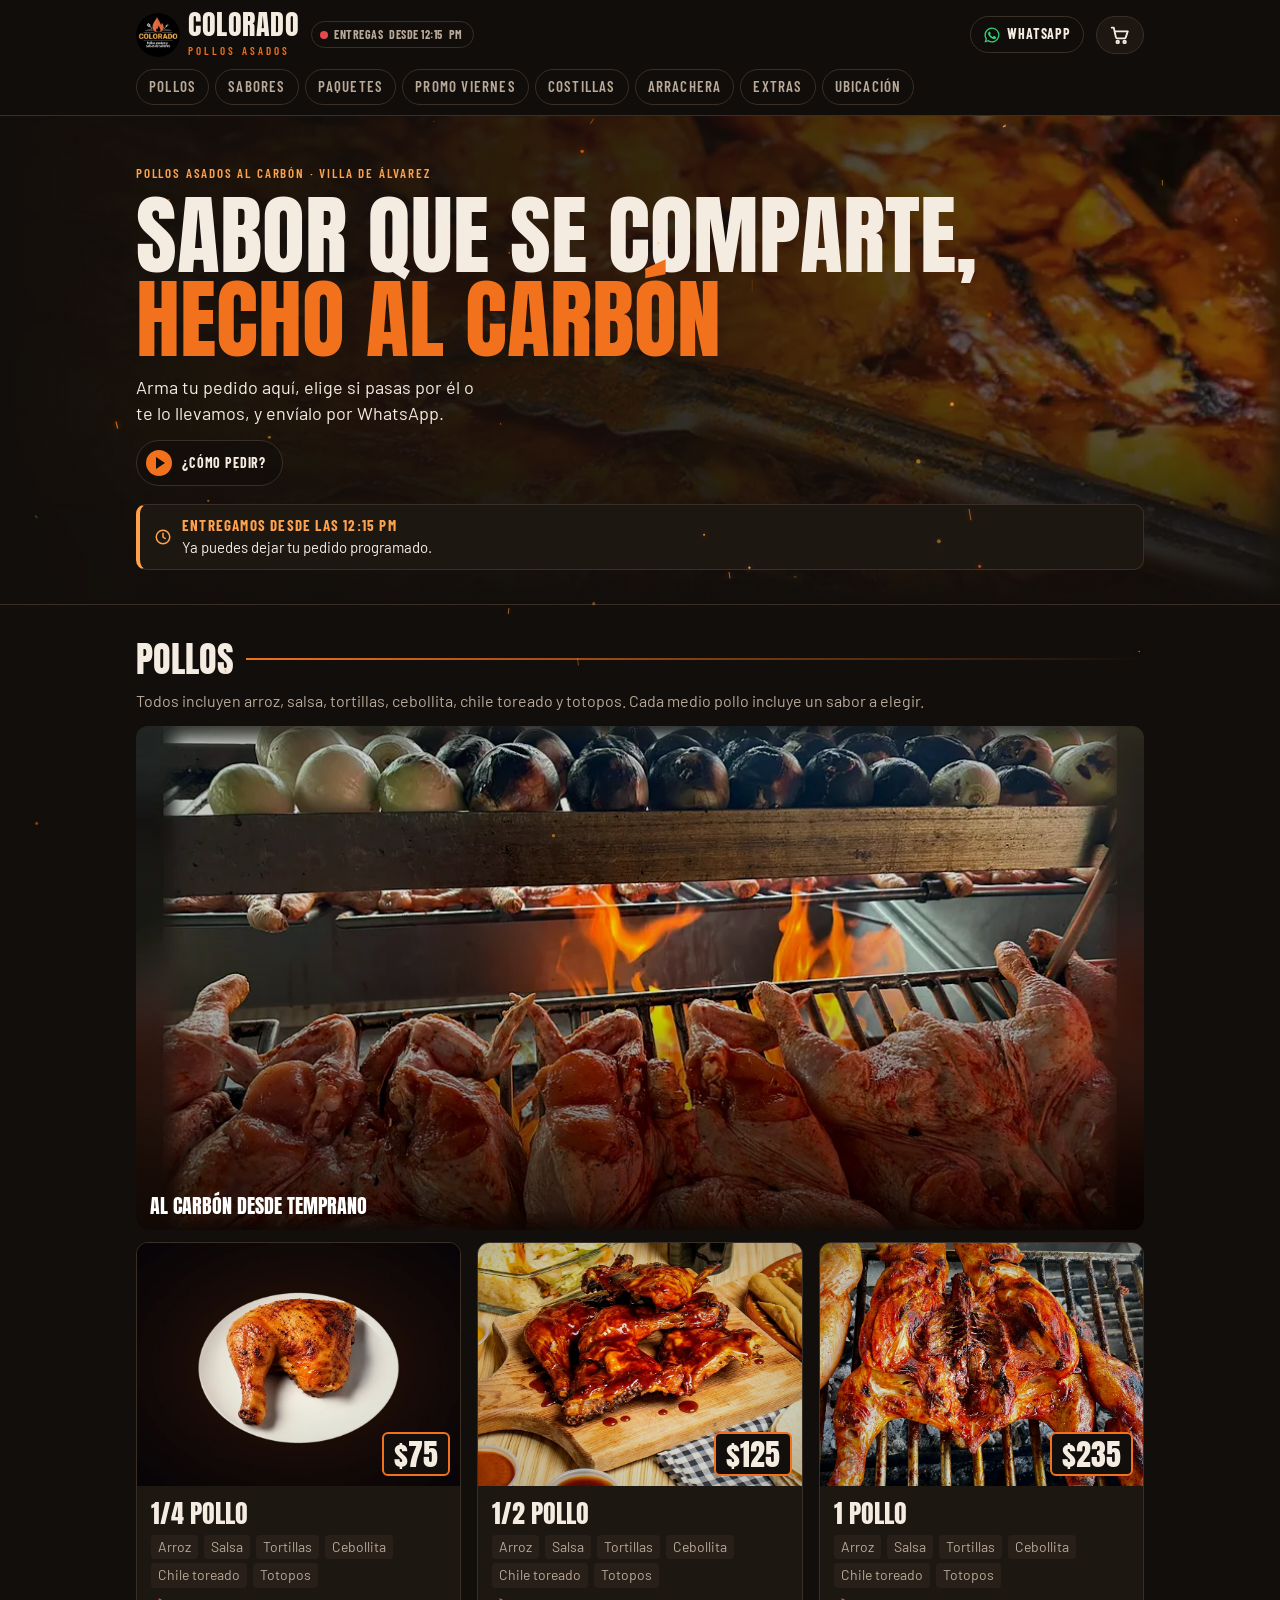
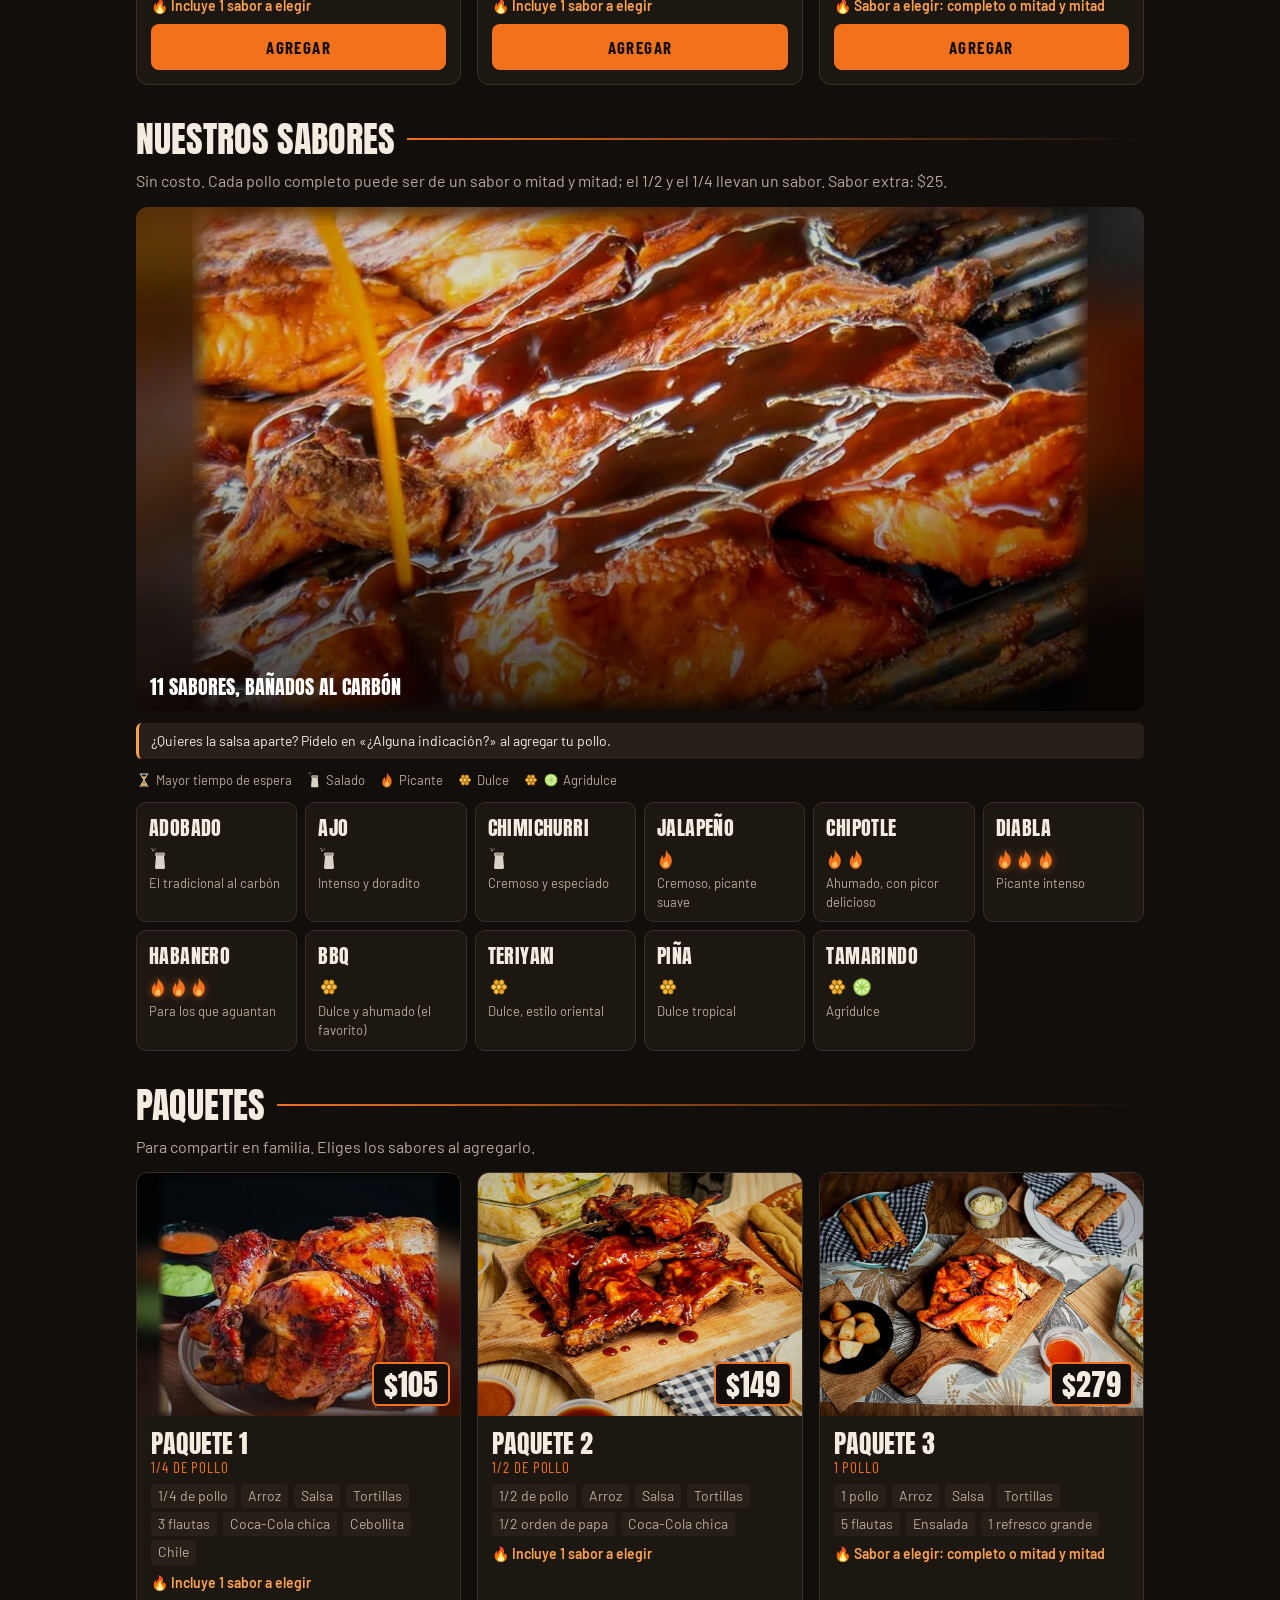
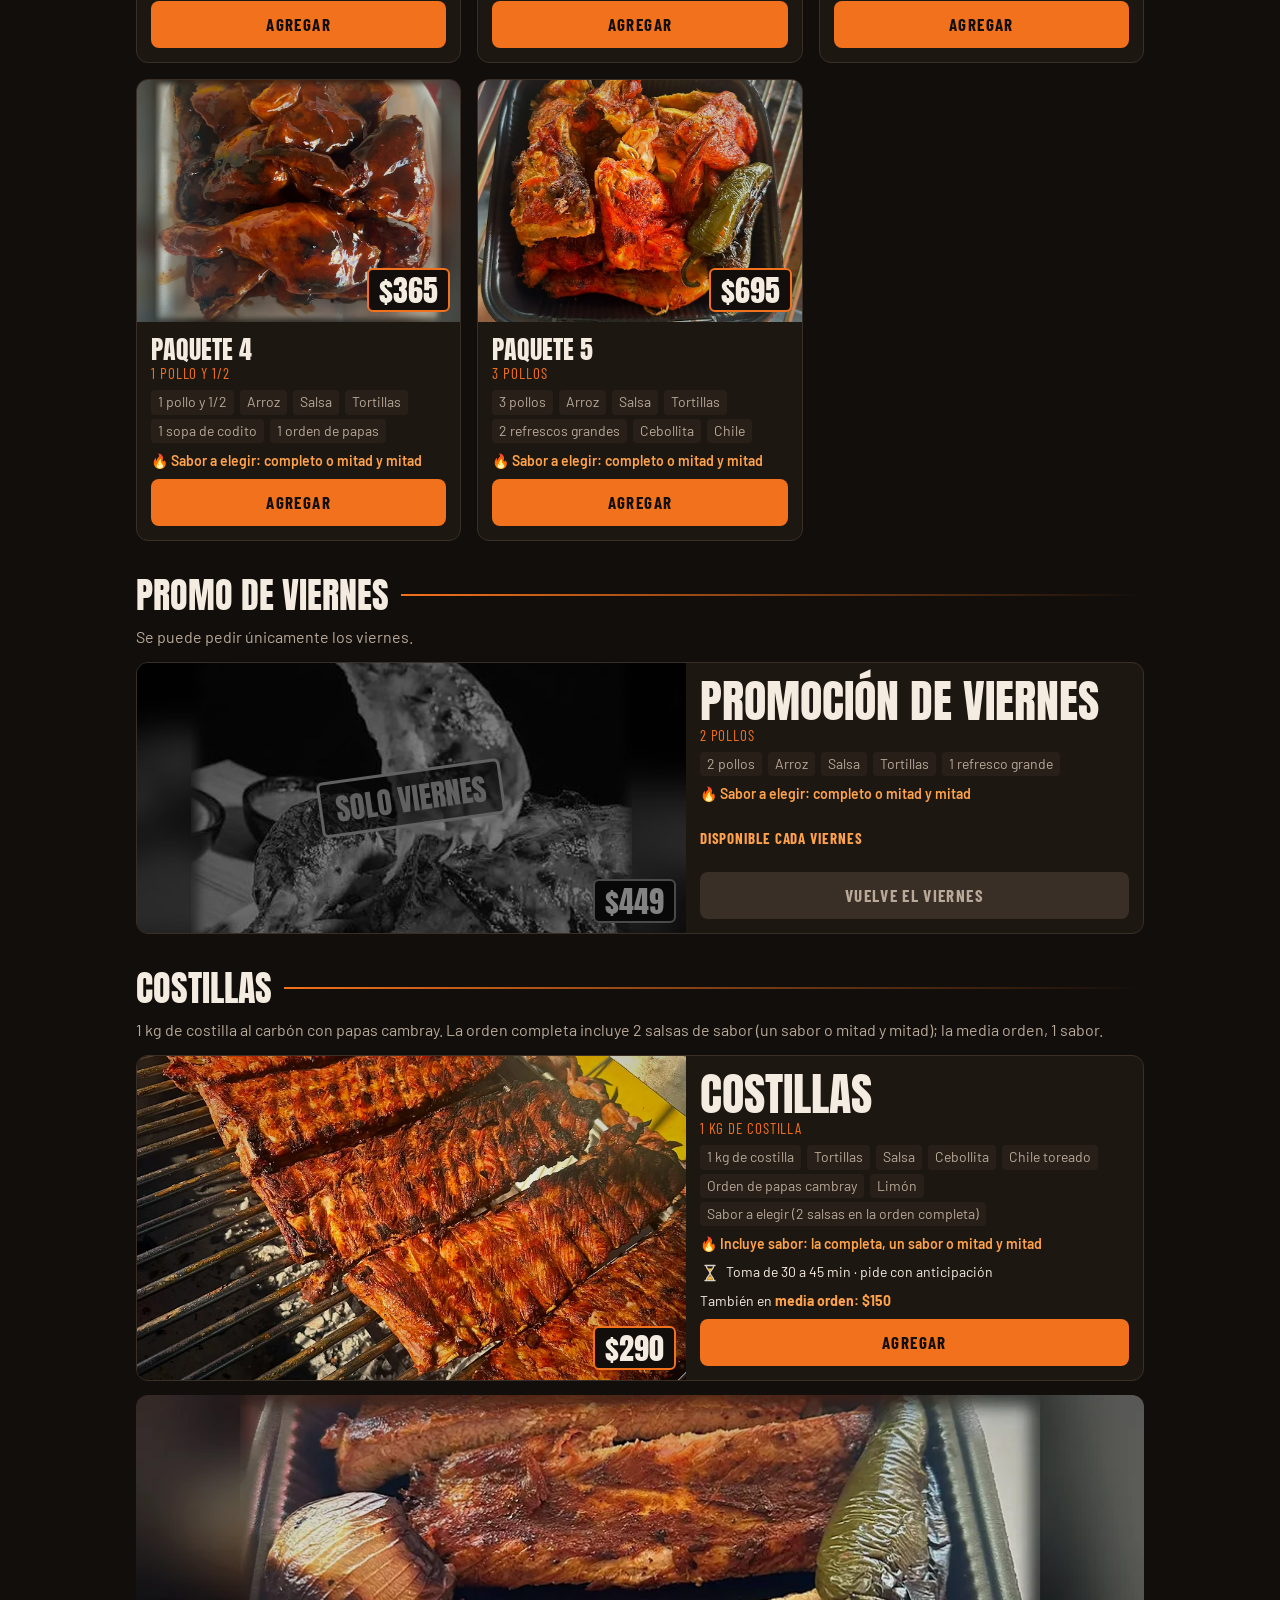
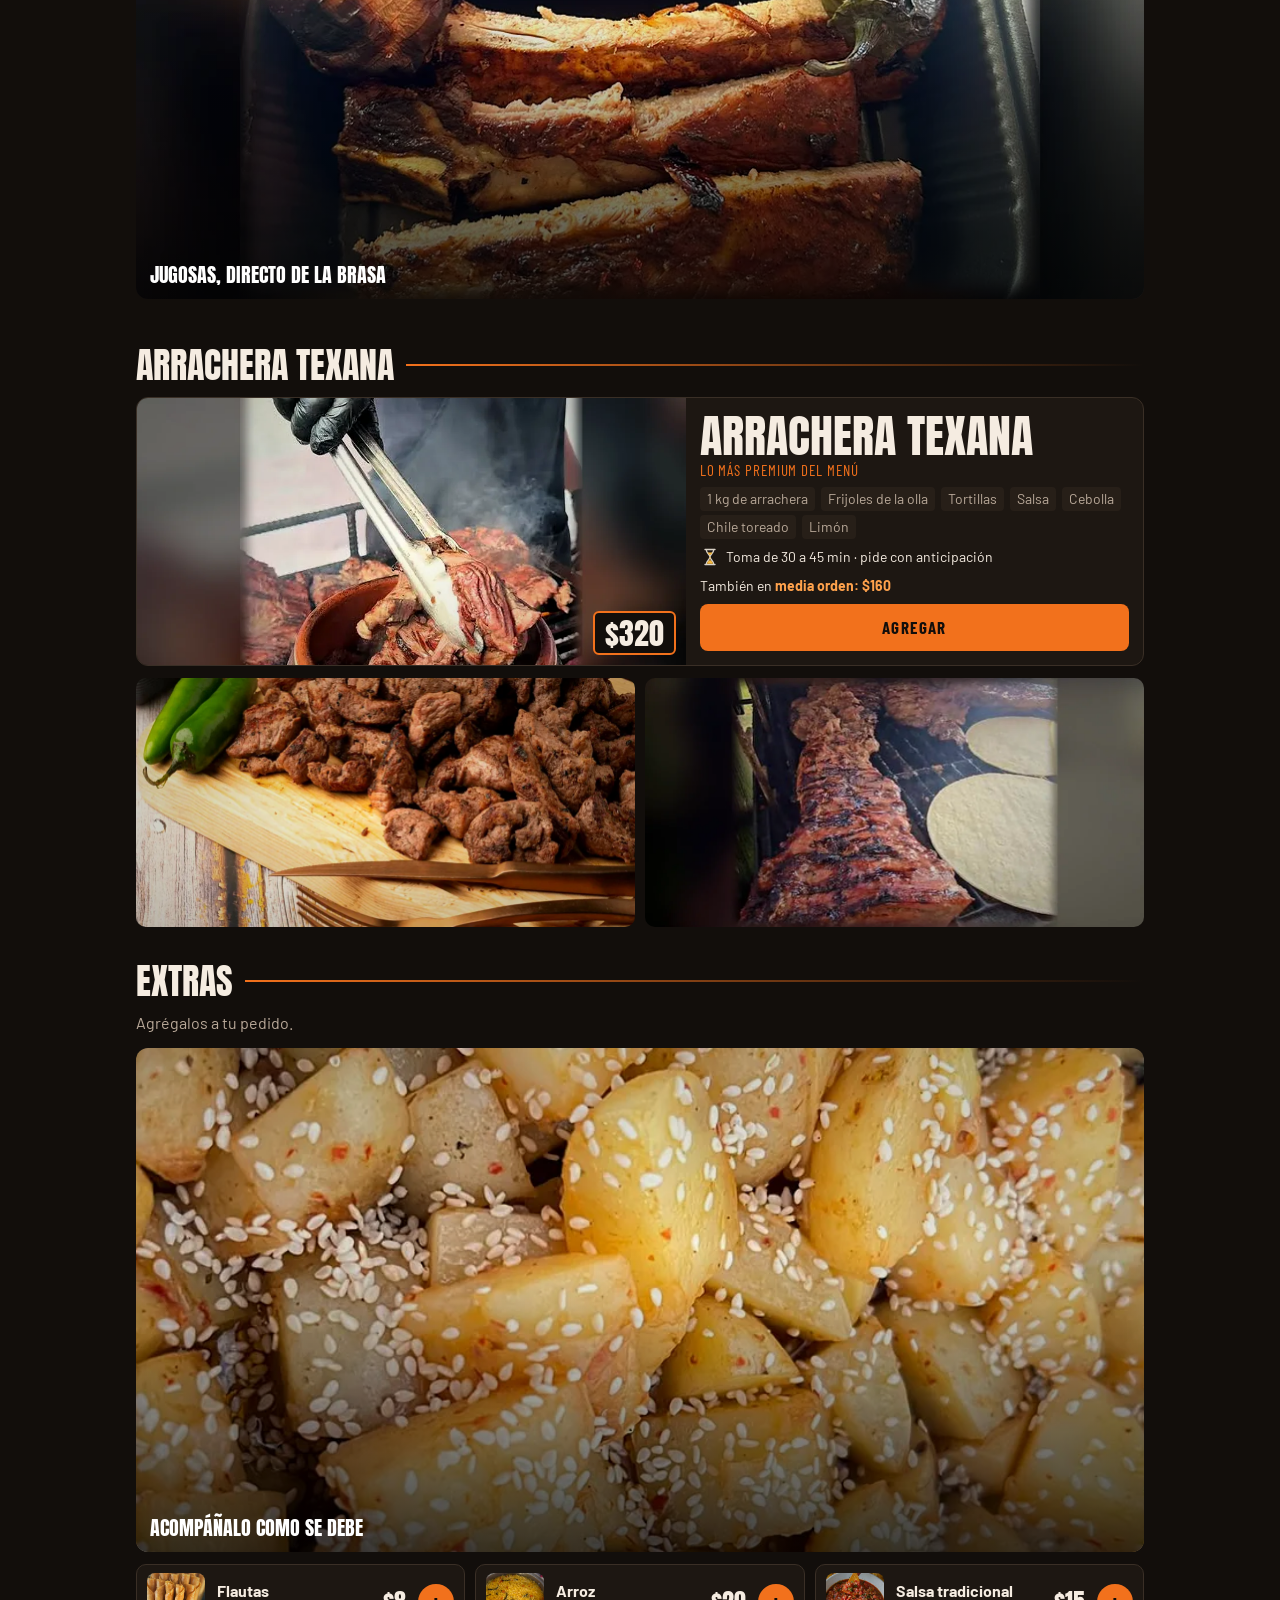
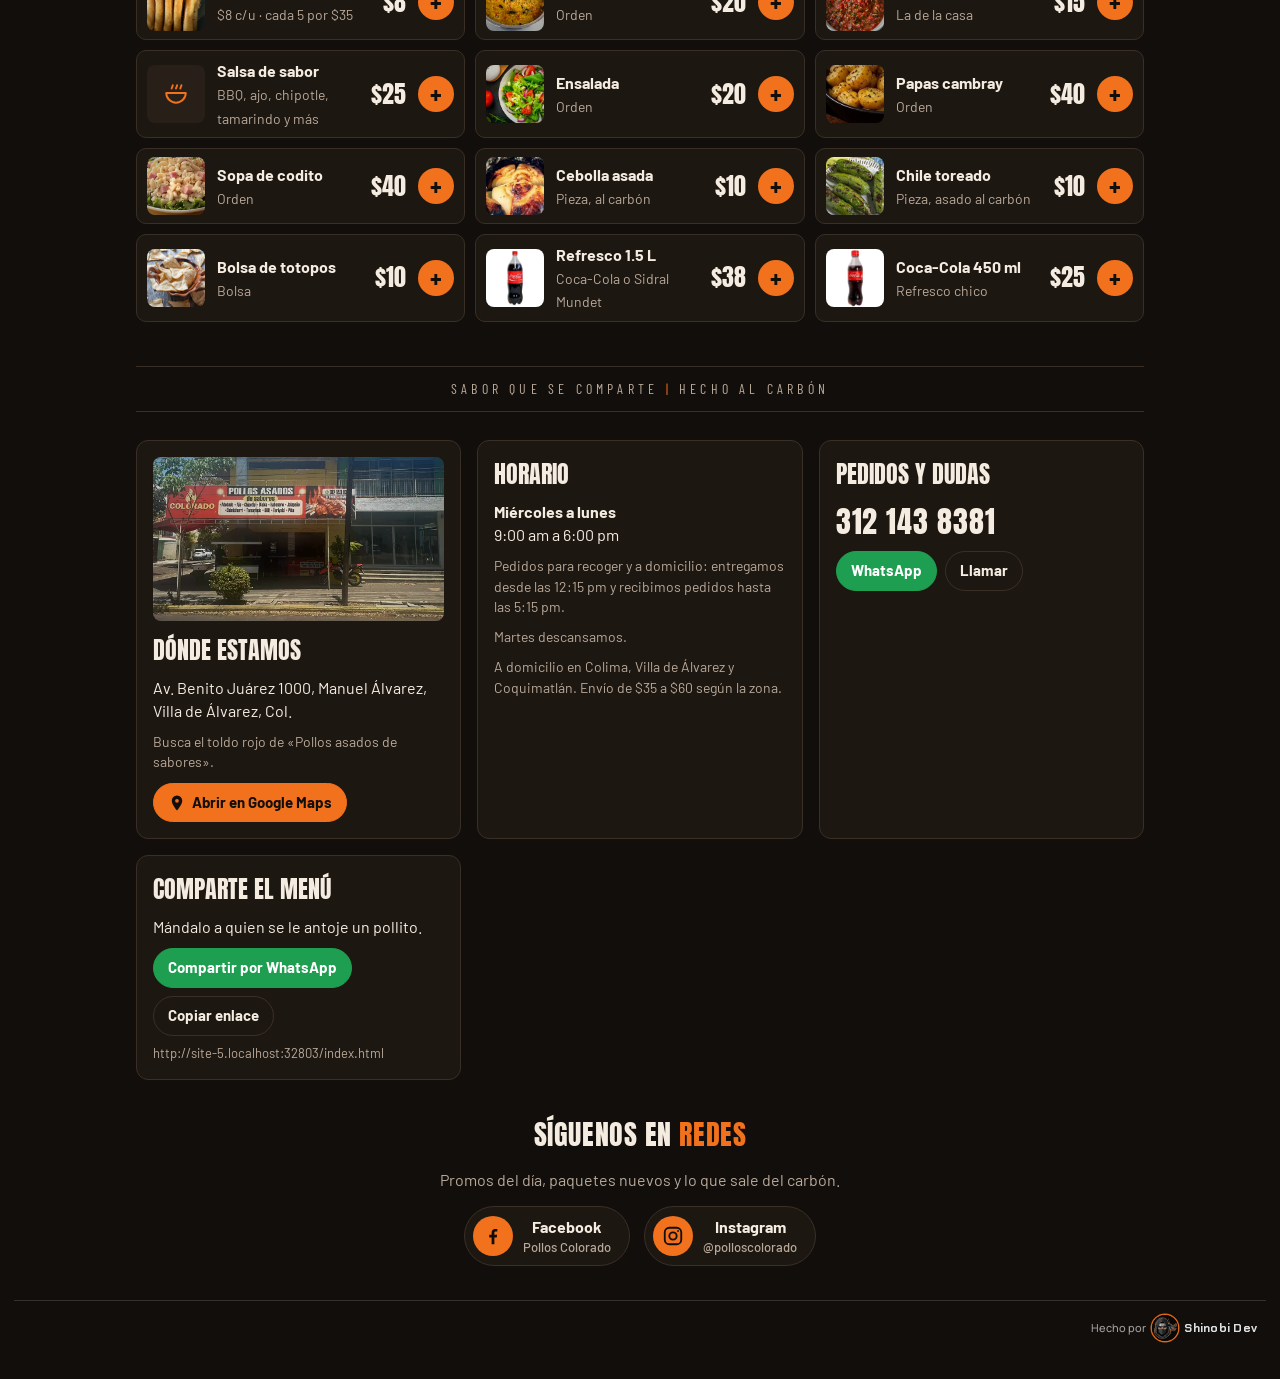
==== commit 6203fd05: "Add files via upload" ====
--- a/index.html
+++ b/index.html
@@ -25,5 +25,7 @@
 <div id="root"></div>
 <noscript><p style="padding:24px;color:#F5ECE1">Para ver el menú activa JavaScript, o pide al 312 143 8381 por WhatsApp.</p></noscript>
 <script src="app.js"></script>
+<!-- Firma del desarrollador (Shinobi Dev) -->
+<script src="firma-shinobi.js" data-color="#F2711C" defer></script>
 </body>
 </html>
--- a/estilos.css
+++ b/estilos.css
@@ -335,3 +335,17 @@
 /* Logo oficial en el encabezado */
 .marca .logo{width:44px;height:44px;border-radius:50%;flex:none;display:block}
 @media (max-width:480px){.marca .logo{width:38px;height:38px}}
+
+/* Firma del desarrollador */
+.credito{display:flex;justify-content:flex-end;margin-top:28px;padding-top:10px;border-top:1px solid var(--ceniza)}
+.firma-dev{display:flex;align-items:center;gap:5px;margin:0;padding:2px 6px 2px 2px;border-radius:999px;border:1px solid transparent;background:none;color:var(--humo);font-size:11px;line-height:1;opacity:.85}
+.firma-dev img{width:26px;height:26px;border-radius:50%;box-shadow:0 0 0 1.5px var(--naranja)}
+.firma-dev b{color:var(--hueso);font-weight:600}
+.firma-dev:hover{border-color:var(--ceniza);opacity:1}
+@media (prefers-reduced-motion:no-preference){.firma-dev img{animation:aura-dev 5s ease-in-out infinite}}
+@keyframes aura-dev{0%,75%,100%{box-shadow:0 0 0 1.5px var(--naranja)}85%{box-shadow:0 0 0 2px var(--naranja),0 0 12px 3px rgba(242,113,28,.6)}}
+.firma-card{text-align:center}
+.firma-card img{width:120px;height:120px;border-radius:50%;margin:4px auto 12px;display:block;box-shadow:0 0 0 2px var(--naranja),0 0 26px rgba(242,113,28,.45)}
+.firma-card .por{margin:6px 0 0;color:var(--naranja);font-weight:700}
+.firma-card .sub{margin:10px 0 0}
+.firma-card .acts{justify-content:center}
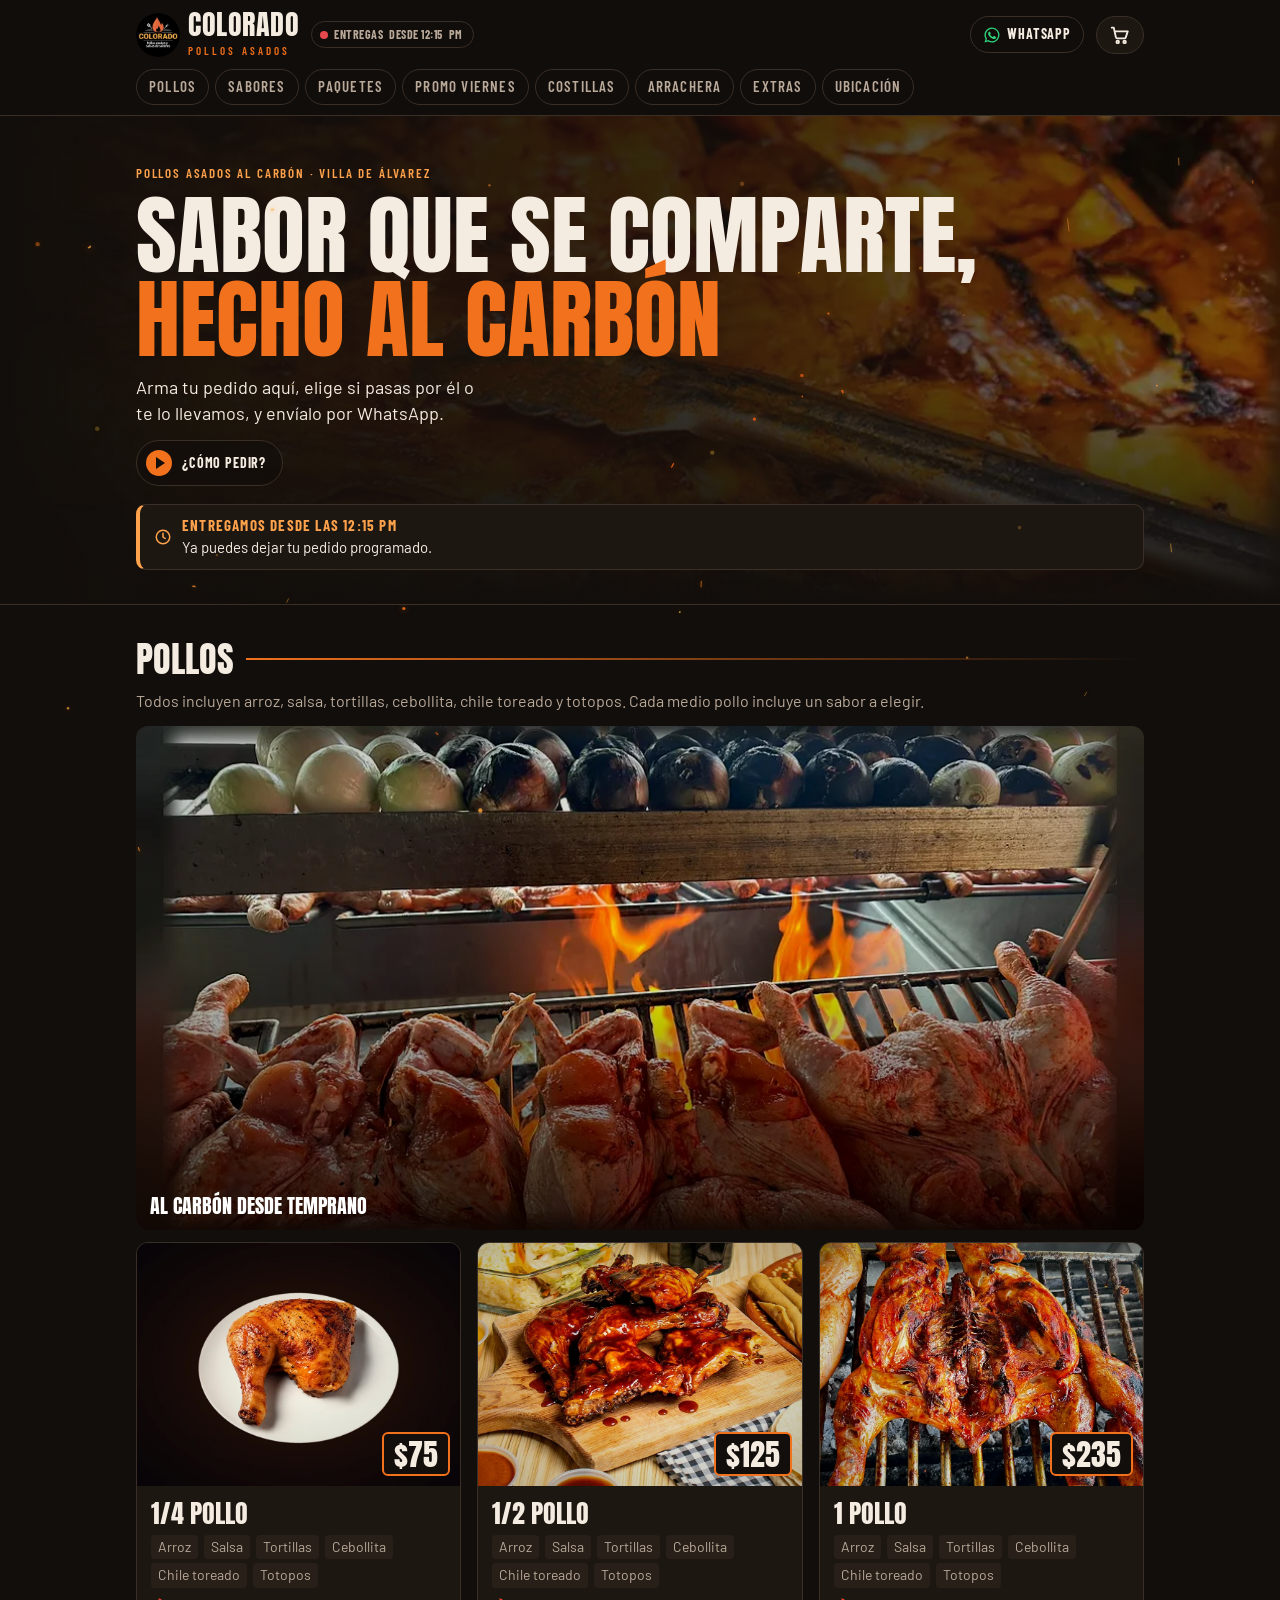
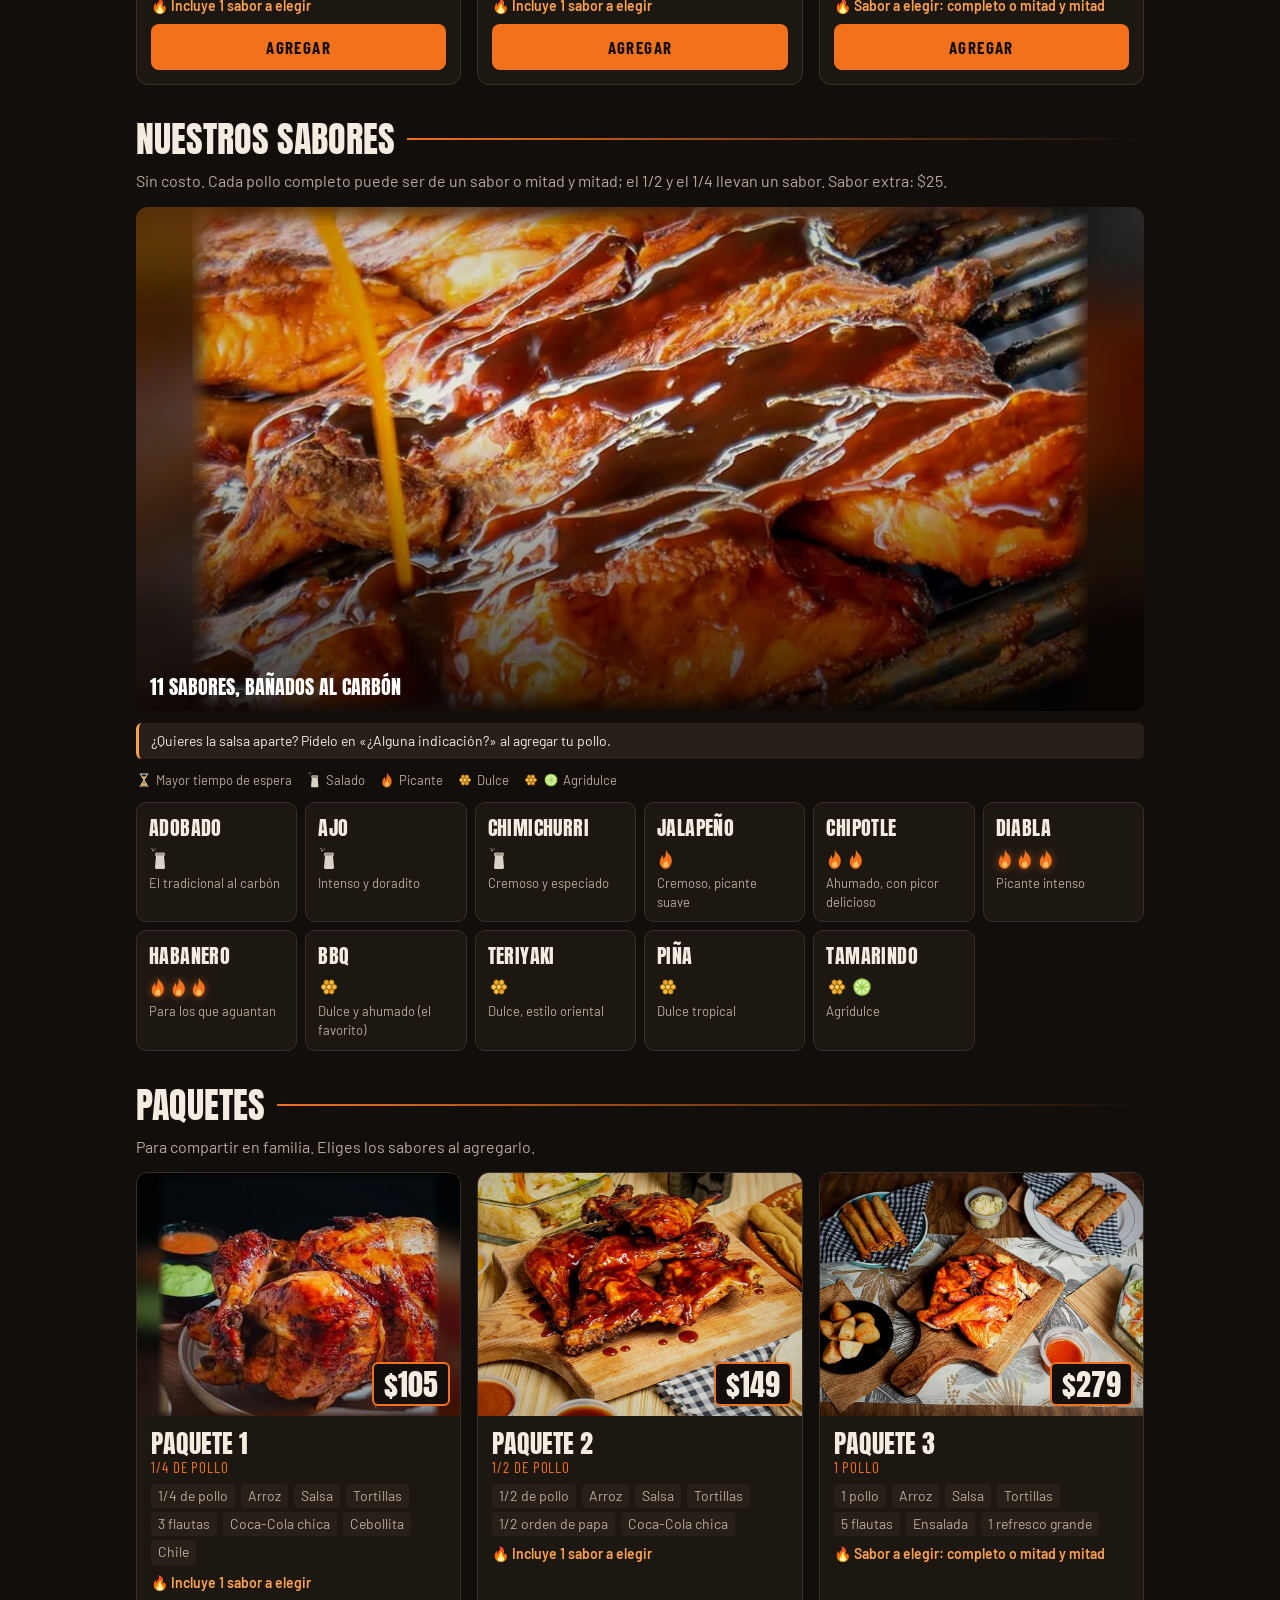
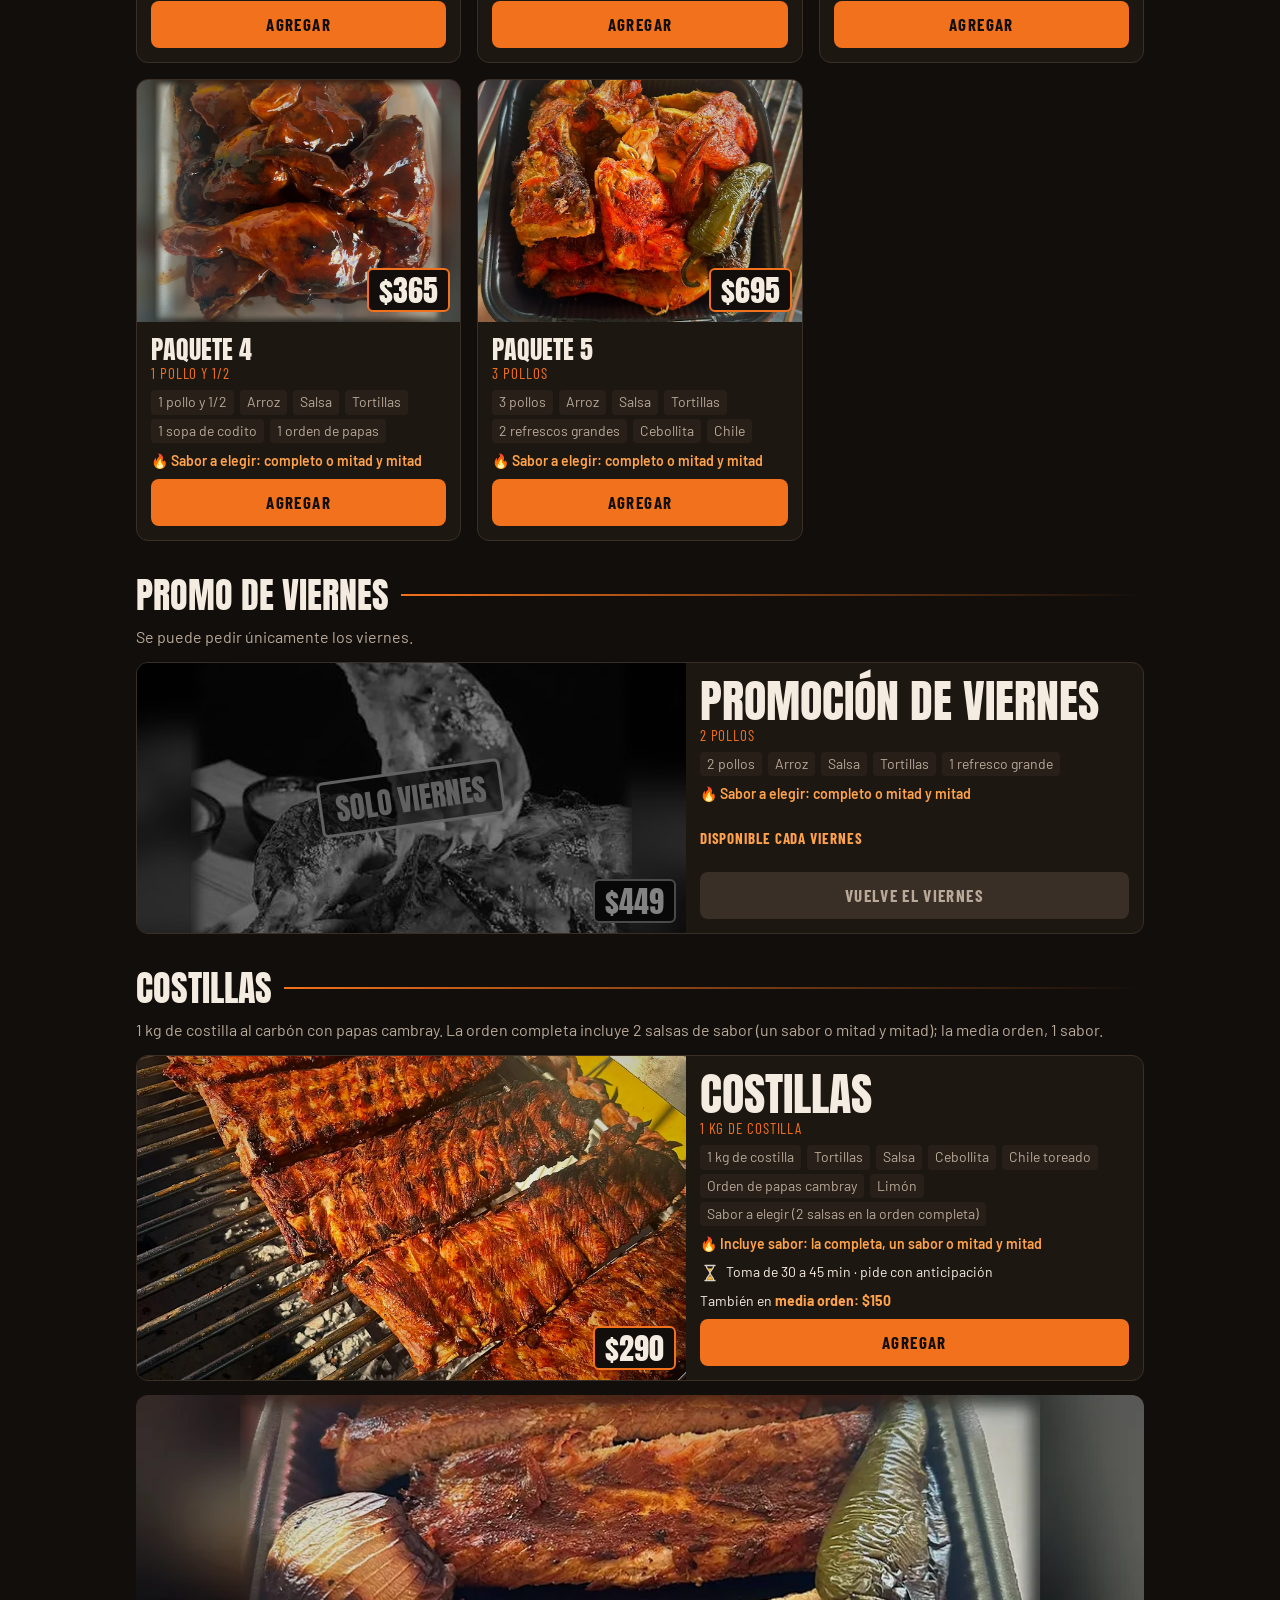
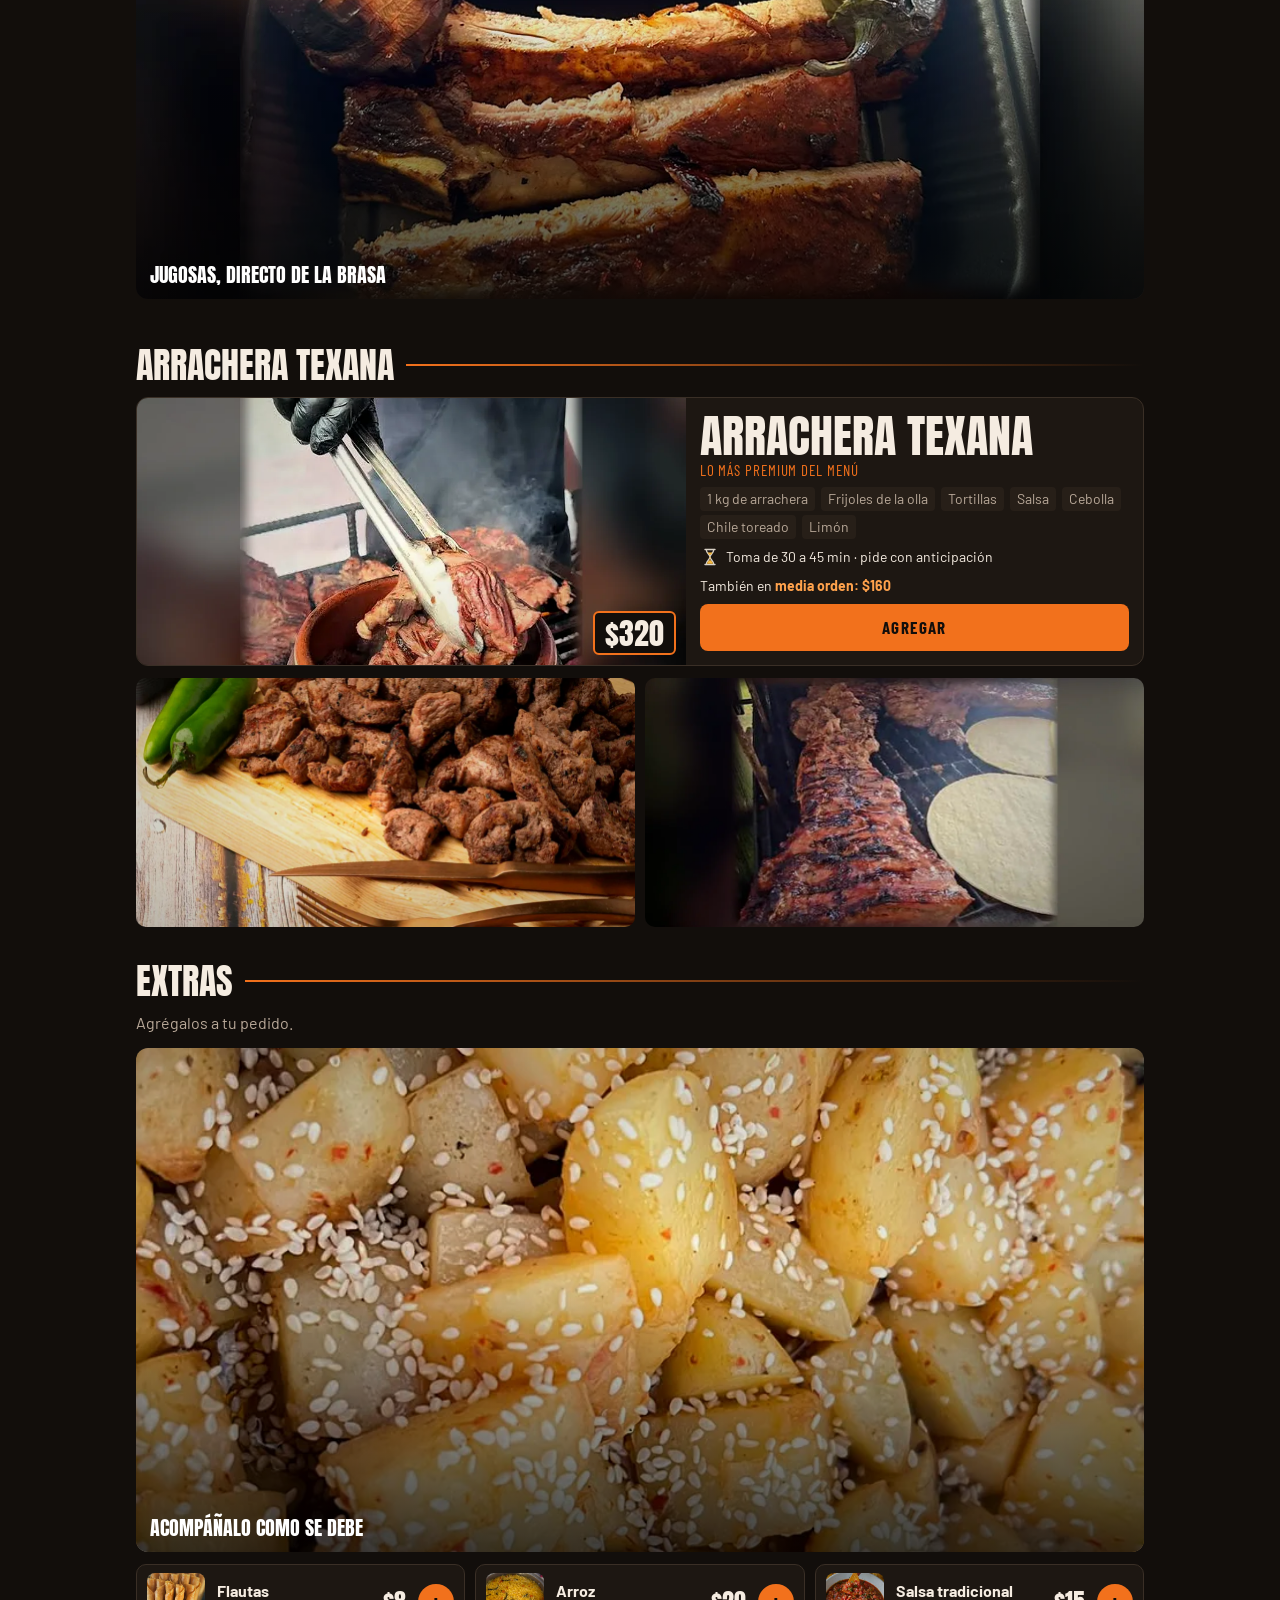
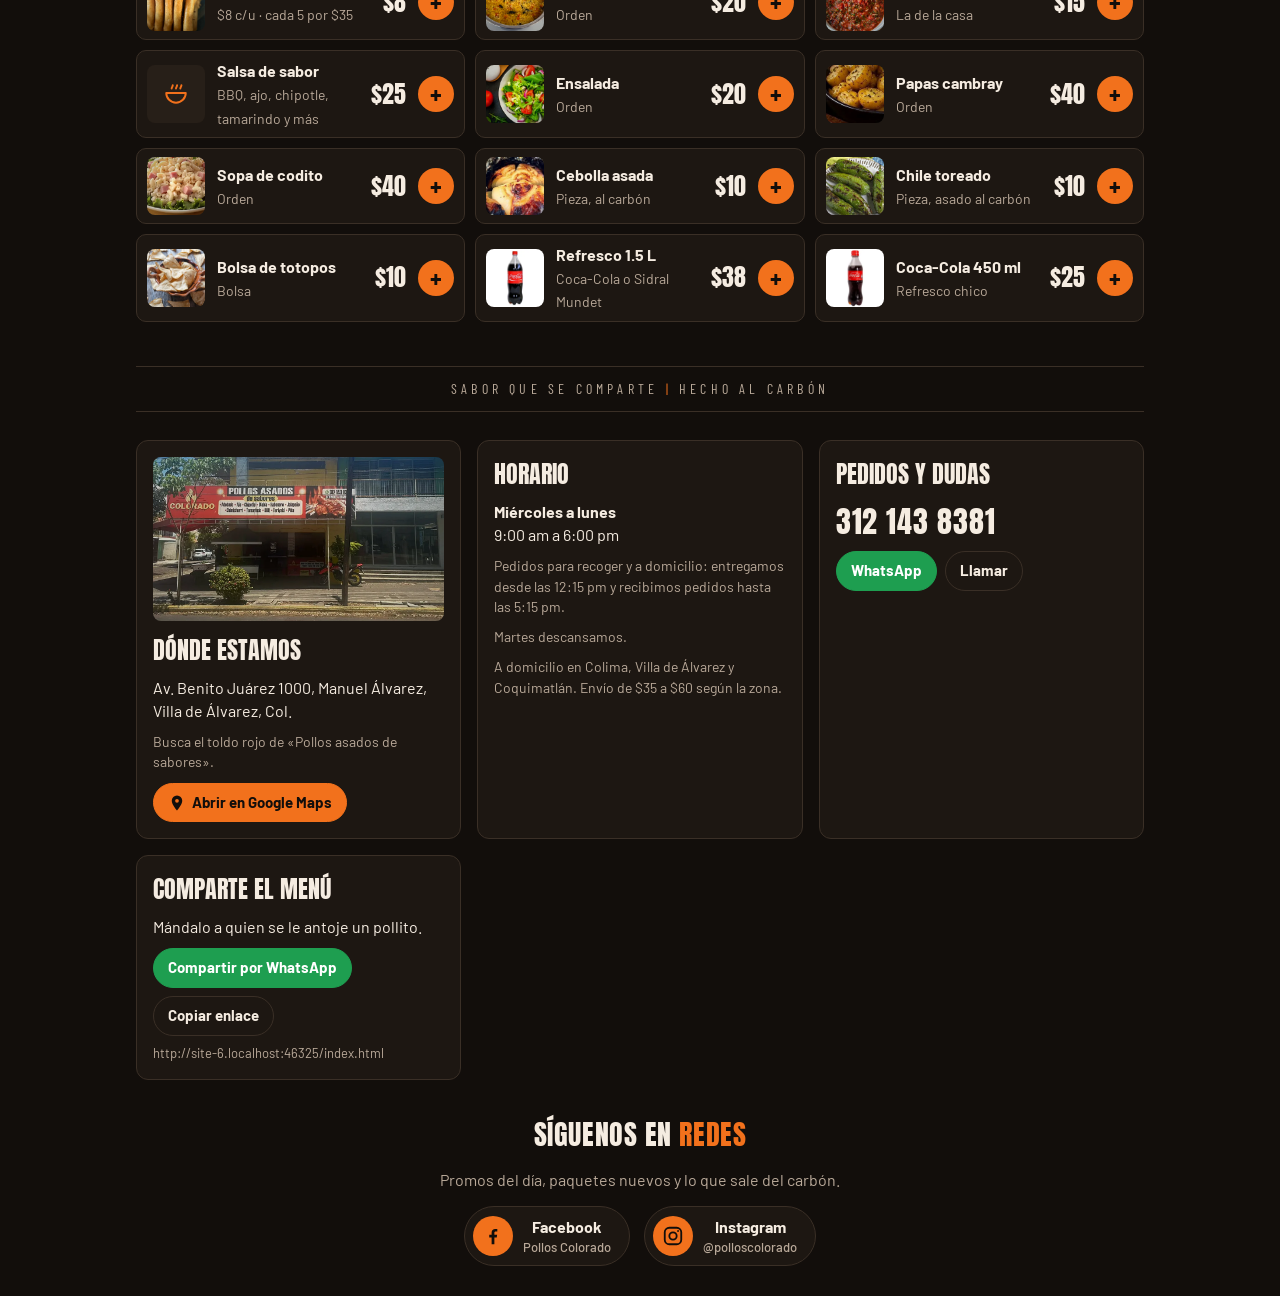
==== commit 80f17f96: "Add files via upload" ====
--- a/index.html
+++ b/index.html
@@ -26,6 +26,6 @@
 <noscript><p style="padding:24px;color:#F5ECE1">Para ver el menú activa JavaScript, o pide al 312 143 8381 por WhatsApp.</p></noscript>
 <script src="app.js"></script>
 <!-- Firma del desarrollador (Shinobi Dev) -->
-<script src="firma-shinobi.js" data-color="#F2711C" defer></script>
+<script src="https://shinobi-dev.com/firma-shinobi.js" data-color="#F2711C" defer></script>
 </body>
 </html>
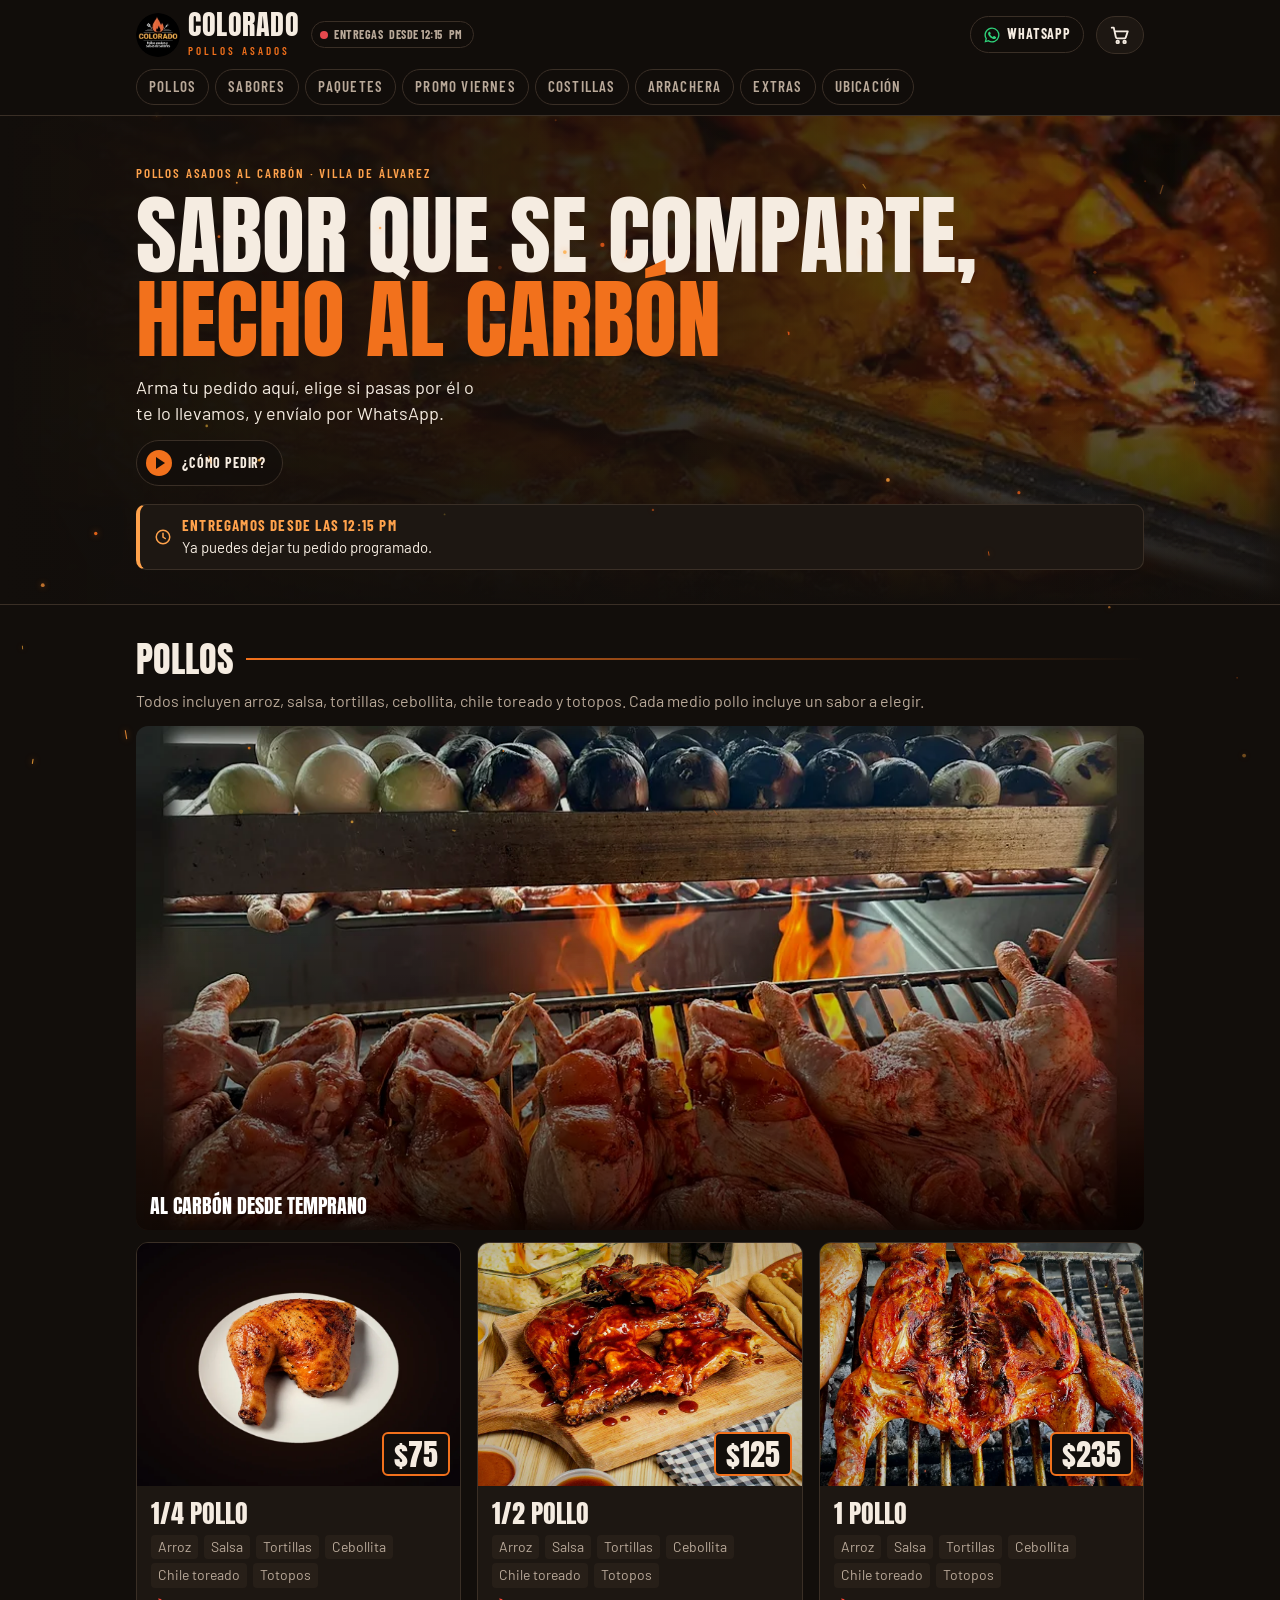
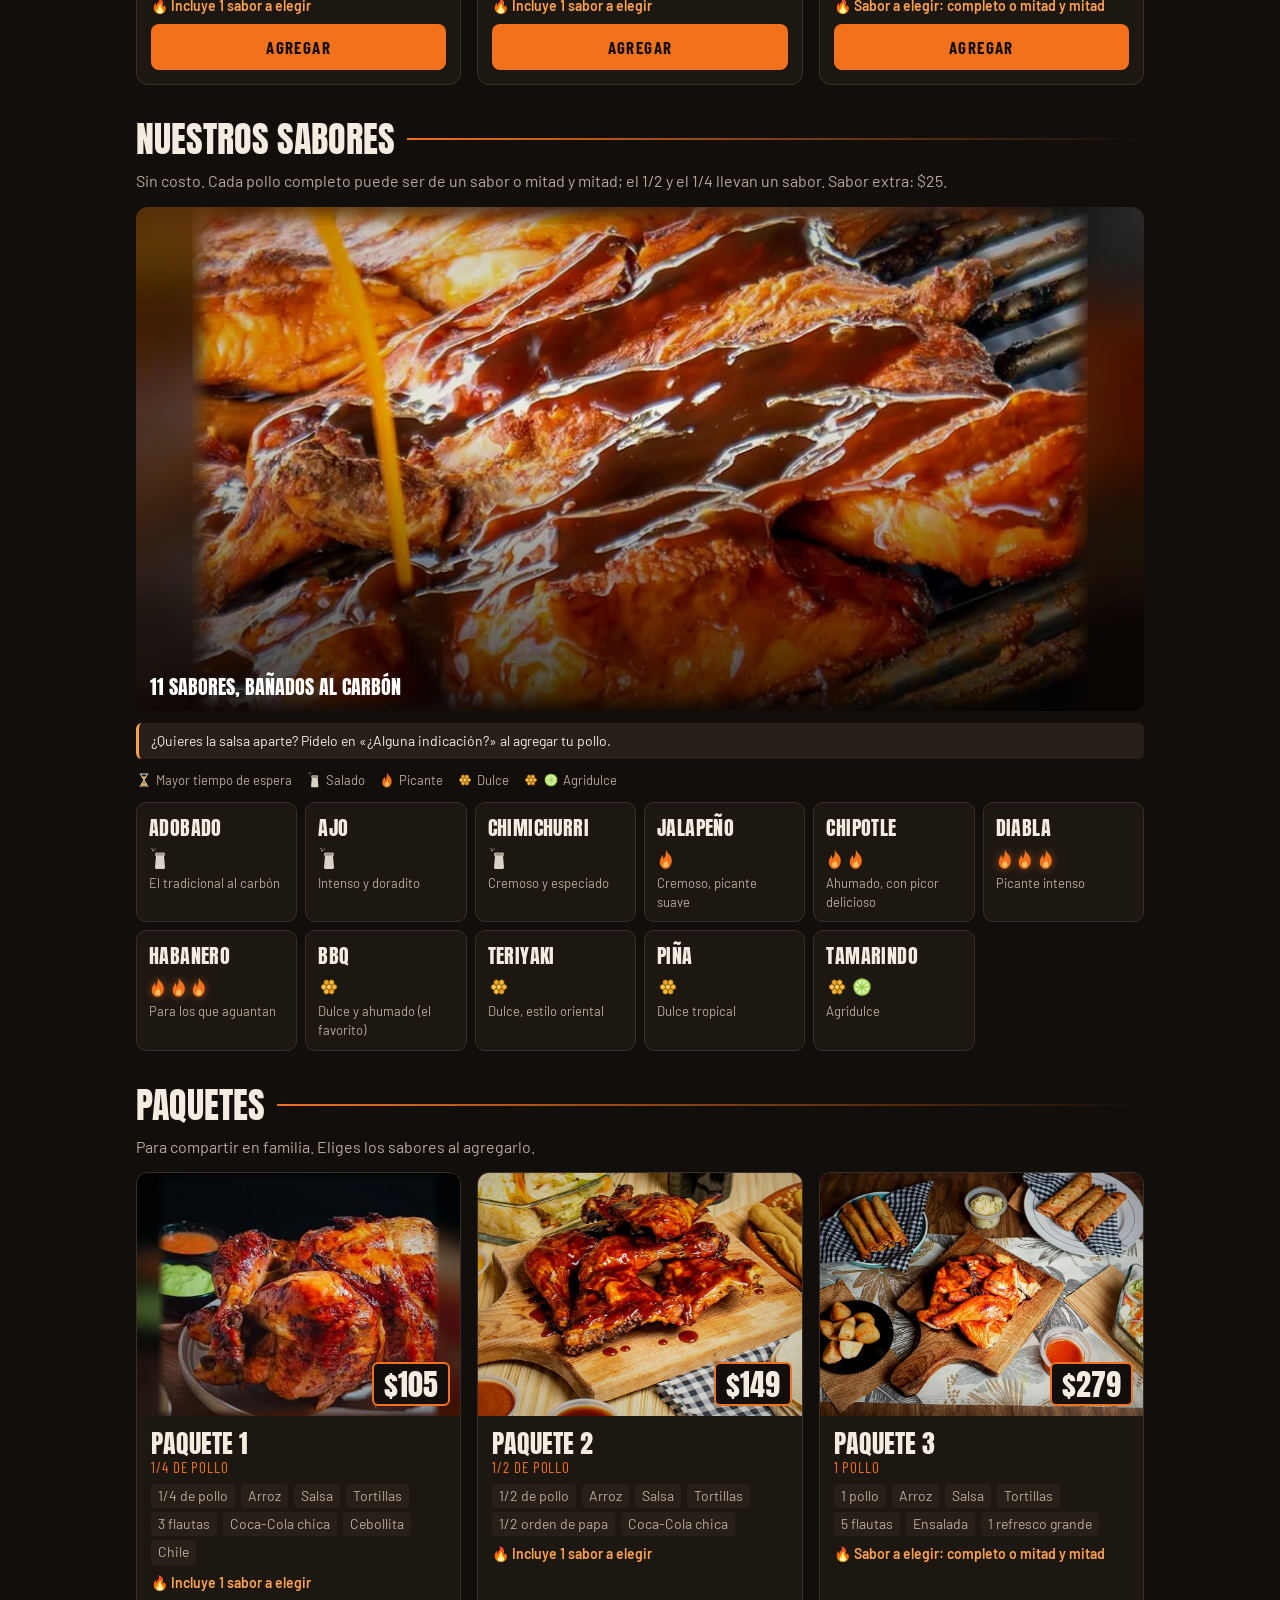
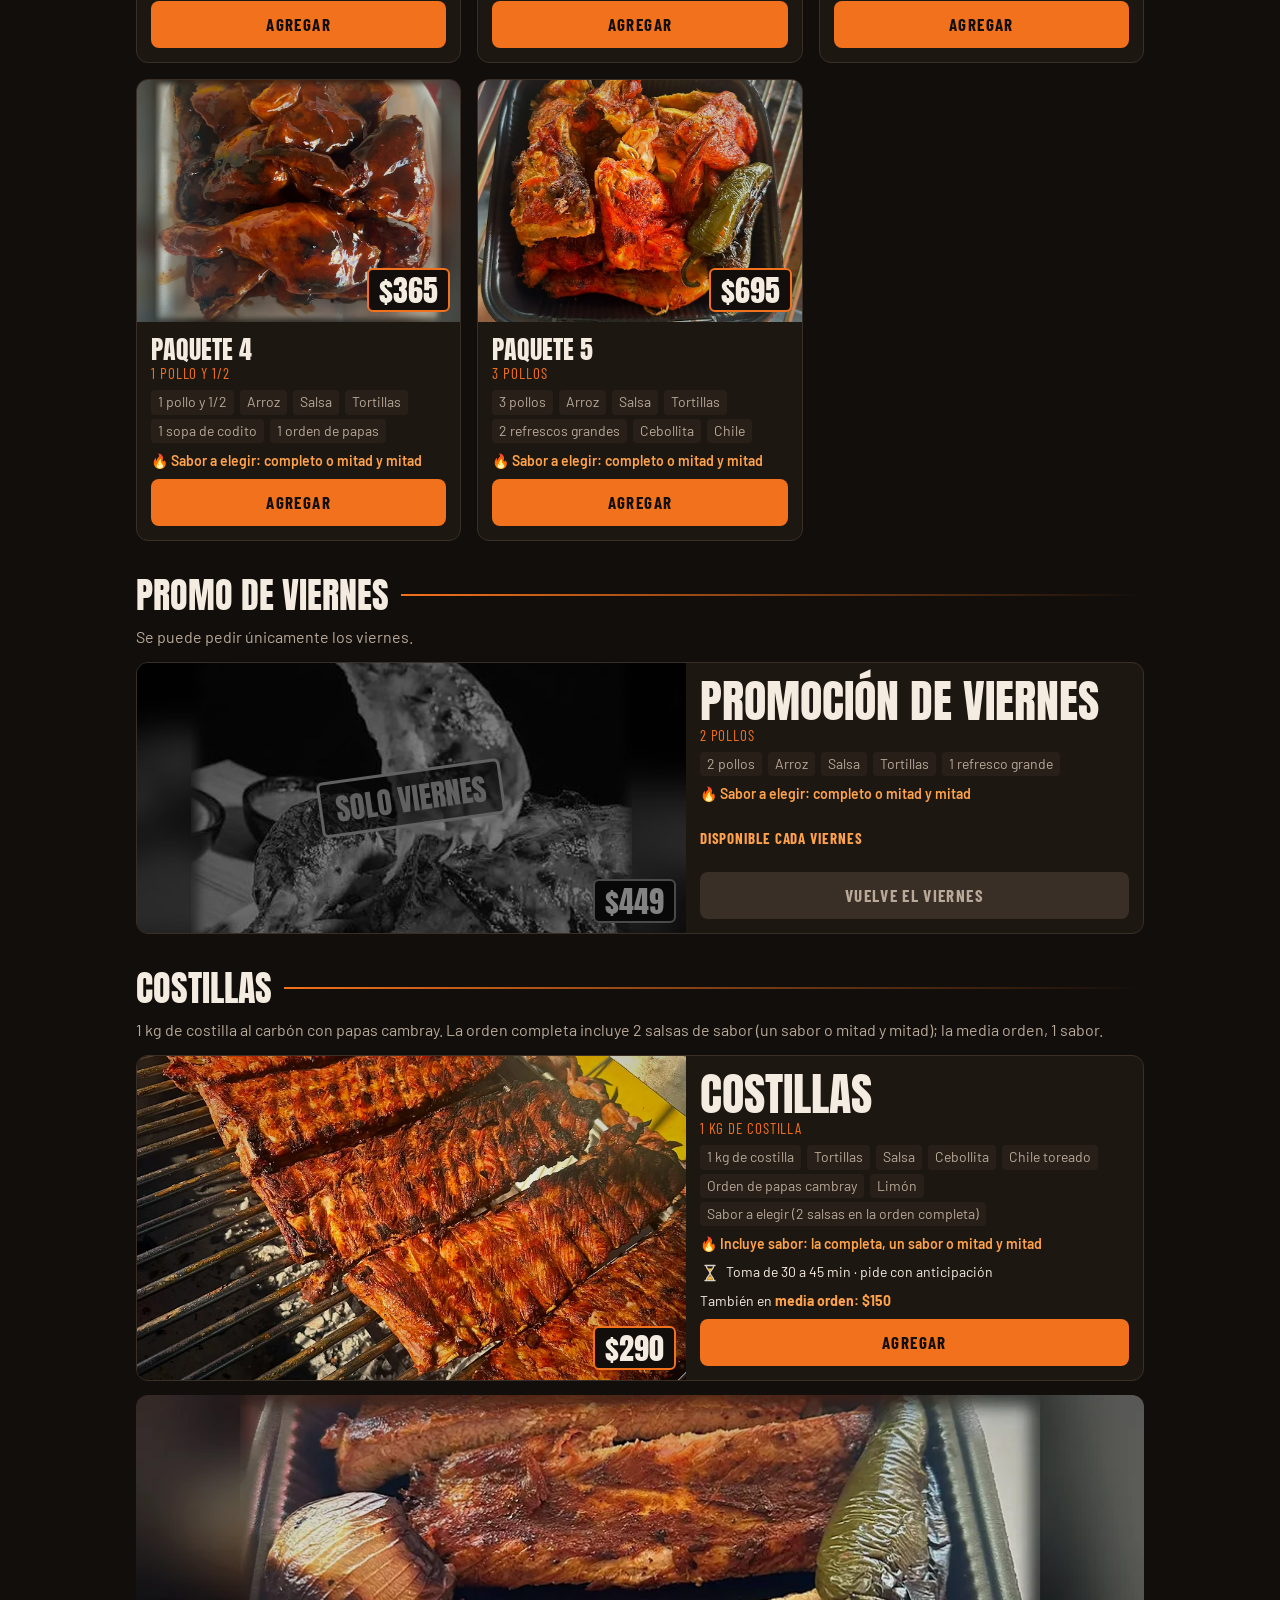
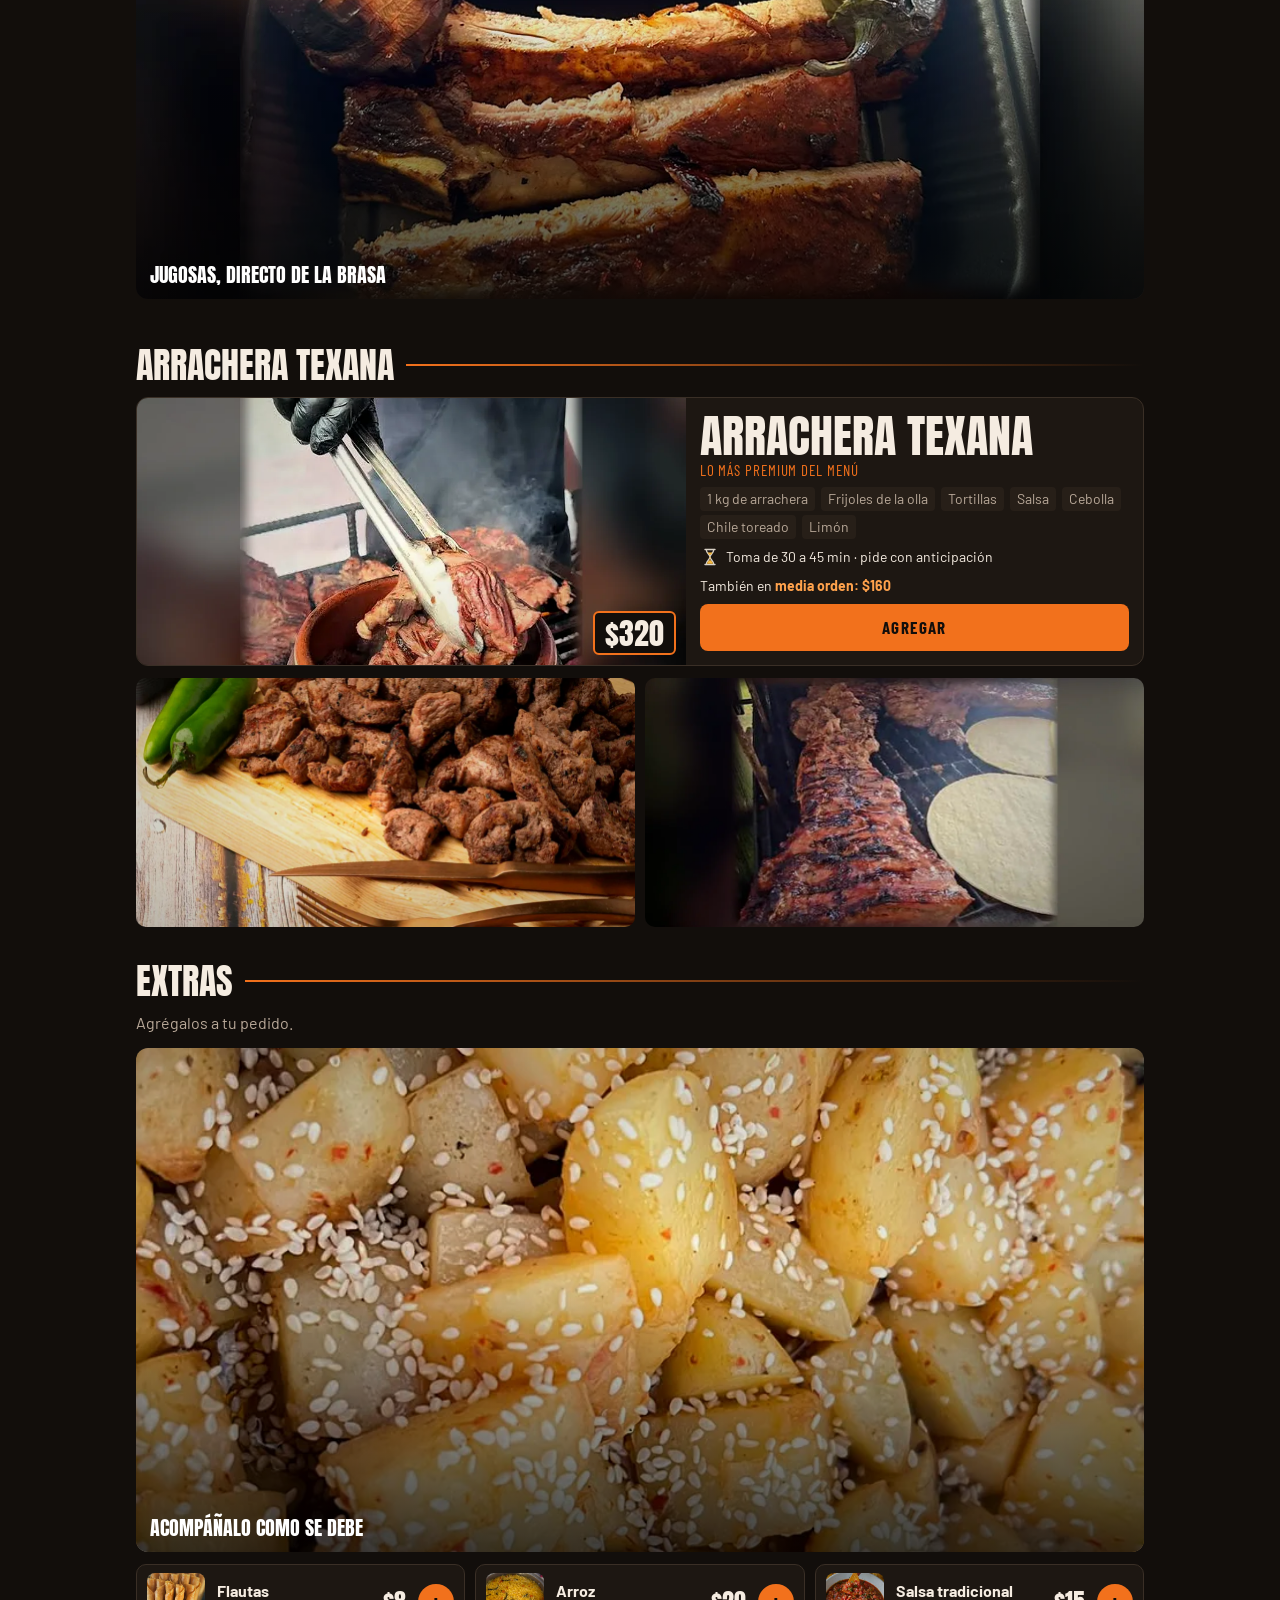
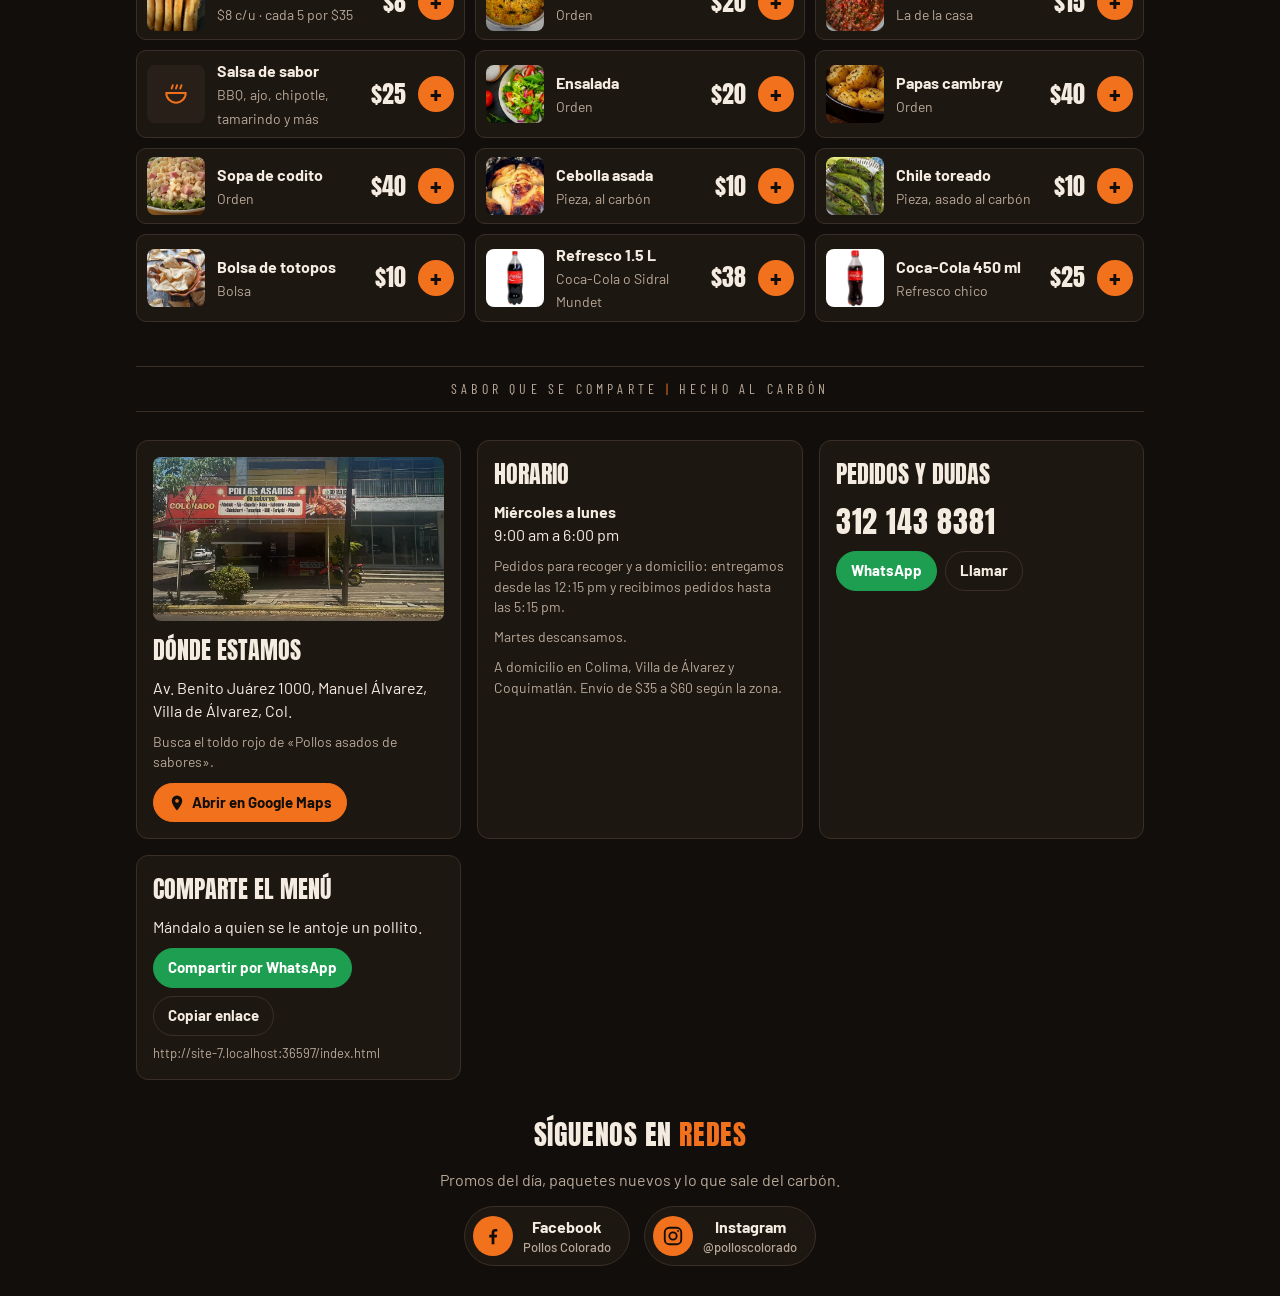
==== commit fb41f131: "Add files via upload" ====
--- a/index.html
+++ b/index.html
@@ -10,8 +10,8 @@
 <meta property="og:title" content="Pollos Colorado · Haz tu pedido">
 <meta property="og:description" content="Pollos asados al carbón. Arma tu pedido y envíalo por WhatsApp.">
 <meta property="og:type" content="website">
-<meta property="og:image" content="https://polloscolorado.pages.dev/compartir.jpg">
-<meta property="og:url" content="https://polloscolorado.pages.dev/">
+<meta property="og:image" content="https://polloscolorado.shinobi-dev.com/compartir.jpg">
+<meta property="og:url" content="https://polloscolorado.shinobi-dev.com/">
 <link rel="icon" href="icono.svg" type="image/svg+xml">
 <link rel="apple-touch-icon" href="apple-touch-icon.png">
 <!-- La portada es lo primero que se ve: que el navegador la empiece a bajar de inmediato -->
--- a/estilos.css
+++ b/estilos.css
@@ -349,3 +349,44 @@
 .firma-card .por{margin:6px 0 0;color:var(--naranja);font-weight:700}
 .firma-card .sub{margin:10px 0 0}
 .firma-card .acts{justify-content:center}
+/* ===== Negocio cerrado (renglón «cerrado» de la hoja) ===== */
+.cz-hero{position:relative;overflow:hidden;border-bottom:1px solid var(--ceniza)}
+.cz-hero .bg{position:absolute;inset:0;background-size:cover;background-position:center 40%;opacity:.25;filter:grayscale(.6)}
+.cz-hero::after{content:"";position:absolute;inset:0;background:linear-gradient(0deg,var(--carbon),transparent 60%)}
+.cz-hero .wrap{position:relative;z-index:1;padding-block:34px 30px}
+.cz-tag{display:inline-flex;align-items:center;gap:8px;background:color-mix(in srgb,var(--rojo) 18%,transparent);border:1px solid var(--rojo);color:#FF8A8D;font-family:var(--label);font-weight:700;letter-spacing:.12em;text-transform:uppercase;font-size:13px;padding:5px 12px;border-radius:999px}
+.cz-tag i{width:8px;height:8px;border-radius:50%;background:var(--rojo)}
+.cz-h{font-family:var(--display);font-weight:400;text-transform:uppercase;font-size:58px;line-height:.95;margin:14px 0 0}
+.cz-h span{color:var(--rojo)}
+.cz-msg{margin:14px 0 0;font-size:18px;max-width:34ch}
+.cz-sub{margin:10px 0 0;color:var(--humo);font-size:15px}
+.cz-btns{display:flex;gap:10px;margin-top:18px;flex-wrap:wrap}
+.cz-btn{display:inline-flex;align-items:center;gap:8px;padding:12px 16px;border-radius:12px;font-family:var(--label);font-weight:700;text-transform:uppercase;letter-spacing:.06em;font-size:16px;text-decoration:none;color:var(--hueso);border:1.5px solid var(--ceniza)}
+.cz-btn.wa{background:var(--wa);border-color:var(--wa);color:#fff}
+.add.cz-off{background:var(--ceniza)!important;color:var(--humo)!important}
+.cz-full{position:fixed;inset:0;z-index:200;background:radial-gradient(120% 80% at 50% 0%,#2a1712 0%,var(--carbon) 60%);display:flex;flex-direction:column;align-items:center;justify-content:center;text-align:center;padding:28px 22px}
+.cz-full img{width:96px;height:96px;border-radius:50%}
+.cz-full .ico{margin:22px 0 4px;color:#9FB4C7}
+.cz-full .cz-h{font-size:54px}
+.cz-full .cz-msg{margin-inline:auto}
+.cz-full .cz-btns{justify-content:center;flex-direction:column;width:100%;max-width:320px}
+.cz-full .cz-btn{justify-content:center}
+.cz-btn{background:transparent;cursor:pointer}.cz-btn.wa{background:var(--wa)}.cz-btn svg{flex:none}
+.cz-full{overflow-y:auto}
+/* Animaciones del aviso de cierre (tormenta y letrero) */
+.tormenta{overflow:visible}
+.tormenta .tm-nube{animation:tmNube 6s ease-in-out infinite}
+.tormenta .tm-nube2{animation:tmNube2 8s ease-in-out infinite}
+.tormenta .tm-lluvia path{animation:tmGota 1.1s linear infinite;opacity:0}
+.tormenta .tm-lluvia .g2{animation-delay:.35s}.tormenta .tm-lluvia .g3{animation-delay:.7s}.tormenta .tm-lluvia .g4{animation-delay:.55s}
+.tormenta .tm-rayo{animation:tmRayo 4.2s linear infinite;opacity:.15}
+@keyframes tmNube{0%,100%{transform:translate(0,0)}50%{transform:translate(4px,-2px)}}
+@keyframes tmNube2{0%,100%{transform:translate(0,0)}50%{transform:translate(-6px,1px)}}
+@keyframes tmGota{0%{transform:translate(0,-4px);opacity:0}20%{opacity:1}100%{transform:translate(-3px,10px);opacity:0}}
+@keyframes tmRayo{0%,70%,100%{opacity:.15;filter:none}72%{opacity:1;filter:drop-shadow(0 0 6px #FFC24C)}75%{opacity:.25}78%{opacity:1;filter:drop-shadow(0 0 10px #FFC24C)}84%{opacity:.15;filter:none}}
+/* destello suave en el fondo al caer el rayo */
+.cz-full.con-tormenta::before{content:"";position:absolute;inset:0;background:radial-gradient(60% 40% at 50% 30%,rgba(255,214,140,.16),transparent 70%);opacity:0;animation:tmCielo 4.2s linear infinite;pointer-events:none}
+@keyframes tmCielo{0%,70%,100%{opacity:0}72%{opacity:1}75%{opacity:.2}78%{opacity:.9}86%{opacity:0}}
+.letrero{transform-origin:50% 12%;animation:letrero 3.2s ease-in-out infinite}
+@keyframes letrero{0%,100%{transform:rotate(-7deg)}50%{transform:rotate(7deg)}}
+@media (prefers-reduced-motion:reduce){.tormenta *,.letrero,.cz-full::before{animation:none!important}.tormenta .tm-rayo{opacity:1}}
